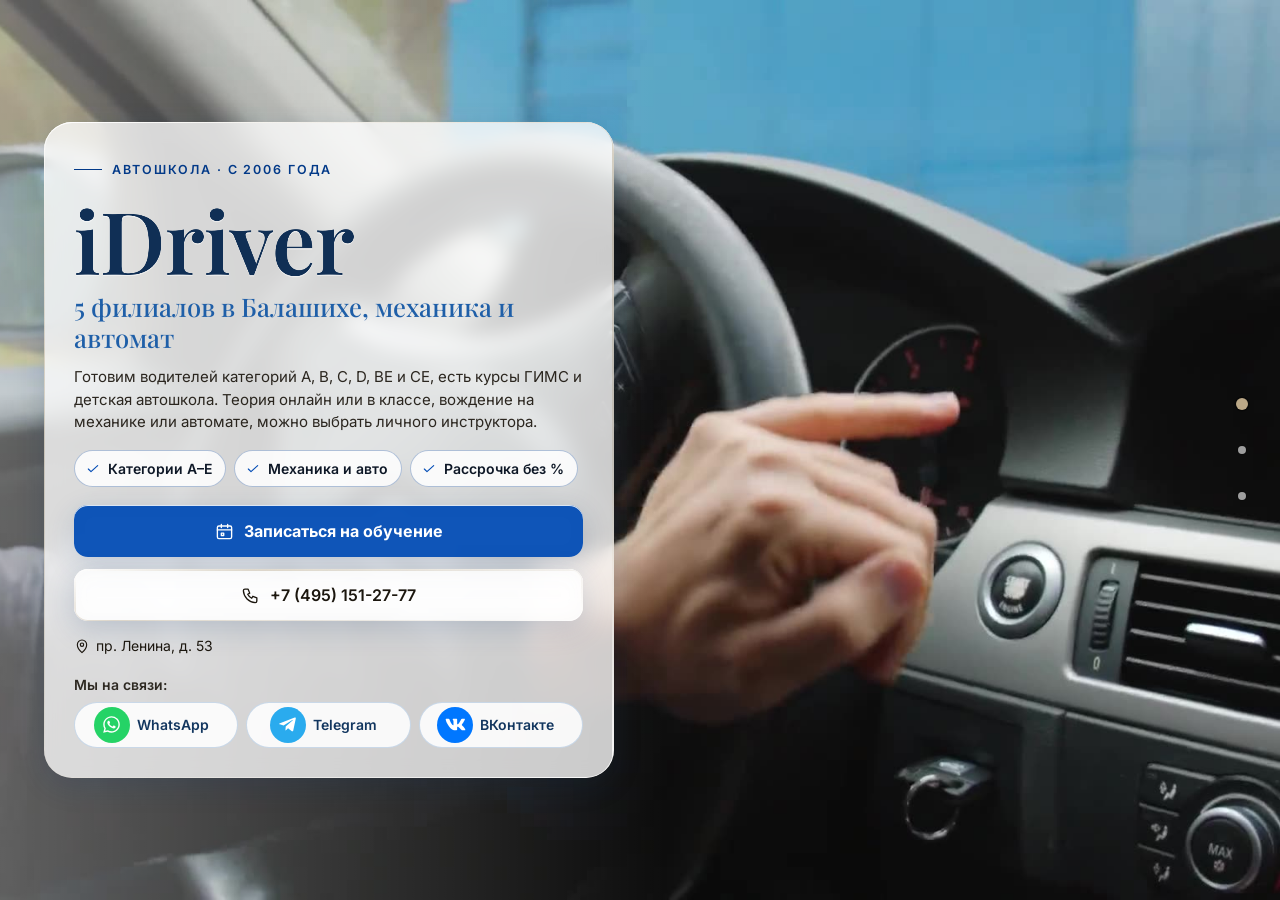
==== index.html @ 33759b4a "Автошкола: этап 1 — главная, цены, контакты" ====
<!DOCTYPE html>
<html lang="ru" data-theme="light">
<head>
<meta charset="utf-8">
<meta name="viewport" content="width=device-width, initial-scale=1, viewport-fit=cover">
<title>Автошкола iDriver в Балашихе — права категорий A, B, C, D, BE, CE</title>
<meta name="description" content="Автошкола iDriver в Балашихе и Железнодорожном: 5 филиалов, механика и автомат, теория онлайн или в классе, рассрочка без %. Телефон +7 (495) 151-27-77.">
<meta name="robots" content="noindex, nofollow, noarchive">
<meta name="geo.region" content="RU-SPE">
<meta name="geo.placename" content="Санкт-Петербург">
<meta name="geo.position" content="59.8944504;30.4585142">
<meta name="ICBM" content="59.8944504, 30.4585142">
<meta property="og:type" content="website">
<meta property="og:locale" content="ru_RU">
<meta property="og:site_name" content="Автошкола «iDriver»">
<meta property="og:title" content="Автошкола iDriver в Балашихе — права категорий A, B, C, D, BE, CE">
<meta property="og:description" content="Автошкола iDriver в Балашихе и Железнодорожном: 5 филиалов, механика и автомат, теория онлайн или в классе, рассрочка без %. Телефон +7 (495) 151-27-77.">
<meta name="twitter:card" content="summary_large_image">
<meta name="twitter:title" content="Автошкола iDriver в Балашихе — права категорий A, B, C, D, BE, CE">
<meta name="twitter:description" content="Автошкола iDriver в Балашихе и Железнодорожном: 5 филиалов, механика и автомат, теория онлайн или в классе, рассрочка без %. Телефон +7 (495) 151-27-77.">
<meta name="theme-color" content="#f0f6fe">
<link rel="icon" href="data:image/svg+xml,%3Csvg%20xmlns%3D%22http%3A//www.w3.org/2000/svg%22%20viewBox%3D%220%200%2064%2064%22%3E%3Crect%20width%3D%2264%22%20height%3D%2264%22%20rx%3D%2214%22%20fill%3D%22%231f5fa8%22/%3E%3Ccircle%20cx%3D%2232%22%20cy%3D%2232%22%20r%3D%2217%22%20fill%3D%22none%22%20stroke%3D%22%23fff%22%20stroke-width%3D%225%22/%3E%3Ccircle%20cx%3D%2232%22%20cy%3D%2232%22%20r%3D%225%22%20fill%3D%22%23ffc54d%22/%3E%3C/svg%3E">
<script>document.documentElement.classList.add('js');try{var _i=parseInt(localStorage.getItem('nb_fs2'),10),_f=[1,1.15,1.3,1.5][_i];if(_f)document.documentElement.style.setProperty('--fs',_f)}catch(e){}</script>
<style id="hero-timing">:root{--hero-d:1.2s}</style>
<link rel="preload" as="image" href="img/hero-poster.jpg" fetchpriority="high">
<!-- шрифты лежат внутри сайта: Google Fonts у российской аудитории режется -->
<style>
@font-face{font-family:'Inter';font-style:normal;font-weight:400;font-display:swap;src:url(assets/fonts/inter-400-cyrillic-ext.woff2) format('woff2');unicode-range:U+0460-052F, U+1C80-1C8A, U+20B4, U+2DE0-2DFF, U+A640-A69F, U+FE2E-FE2F}
@font-face{font-family:'Inter';font-style:normal;font-weight:400;font-display:swap;src:url(assets/fonts/inter-400-cyrillic.woff2) format('woff2');unicode-range:U+0301, U+0400-045F, U+0490-0491, U+04B0-04B1, U+2116}
@font-face{font-family:'Inter';font-style:normal;font-weight:400;font-display:swap;src:url(assets/fonts/inter-400-latin-ext.woff2) format('woff2');unicode-range:U+0100-02BA, U+02BD-02C5, U+02C7-02CC, U+02CE-02D7, U+02DD-02FF, U+0304, U+0308, U+0329, U+1D00-1DBF, U+1E00-1E9F, U+1EF2-1EFF, U+2020, U+20A0-20AB, U+20AD-20C0, U+2113, U+2C60-2C7F, U+A720-A7FF}
@font-face{font-family:'Inter';font-style:normal;font-weight:400;font-display:swap;src:url(assets/fonts/inter-400-latin.woff2) format('woff2');unicode-range:U+0000-00FF, U+0131, U+0152-0153, U+02BB-02BC, U+02C6, U+02DA, U+02DC, U+0304, U+0308, U+0329, U+2000-206F, U+20AC, U+2122, U+2191, U+2193, U+2212, U+2215, U+FEFF, U+FFFD}
@font-face{font-family:'Inter';font-style:normal;font-weight:500;font-display:swap;src:url(assets/fonts/inter-500-cyrillic-ext.woff2) format('woff2');unicode-range:U+0460-052F, U+1C80-1C8A, U+20B4, U+2DE0-2DFF, U+A640-A69F, U+FE2E-FE2F}
@font-face{font-family:'Inter';font-style:normal;font-weight:500;font-display:swap;src:url(assets/fonts/inter-500-cyrillic.woff2) format('woff2');unicode-range:U+0301, U+0400-045F, U+0490-0491, U+04B0-04B1, U+2116}
@font-face{font-family:'Inter';font-style:normal;font-weight:500;font-display:swap;src:url(assets/fonts/inter-500-latin-ext.woff2) format('woff2');unicode-range:U+0100-02BA, U+02BD-02C5, U+02C7-02CC, U+02CE-02D7, U+02DD-02FF, U+0304, U+0308, U+0329, U+1D00-1DBF, U+1E00-1E9F, U+1EF2-1EFF, U+2020, U+20A0-20AB, U+20AD-20C0, U+2113, U+2C60-2C7F, U+A720-A7FF}
@font-face{font-family:'Inter';font-style:normal;font-weight:500;font-display:swap;src:url(assets/fonts/inter-500-latin.woff2) format('woff2');unicode-range:U+0000-00FF, U+0131, U+0152-0153, U+02BB-02BC, U+02C6, U+02DA, U+02DC, U+0304, U+0308, U+0329, U+2000-206F, U+20AC, U+2122, U+2191, U+2193, U+2212, U+2215, U+FEFF, U+FFFD}
@font-face{font-family:'Inter';font-style:normal;font-weight:600;font-display:swap;src:url(assets/fonts/inter-600-cyrillic-ext.woff2) format('woff2');unicode-range:U+0460-052F, U+1C80-1C8A, U+20B4, U+2DE0-2DFF, U+A640-A69F, U+FE2E-FE2F}
@font-face{font-family:'Inter';font-style:normal;font-weight:600;font-display:swap;src:url(assets/fonts/inter-600-cyrillic.woff2) format('woff2');unicode-range:U+0301, U+0400-045F, U+0490-0491, U+04B0-04B1, U+2116}
@font-face{font-family:'Inter';font-style:normal;font-weight:600;font-display:swap;src:url(assets/fonts/inter-600-latin-ext.woff2) format('woff2');unicode-range:U+0100-02BA, U+02BD-02C5, U+02C7-02CC, U+02CE-02D7, U+02DD-02FF, U+0304, U+0308, U+0329, U+1D00-1DBF, U+1E00-1E9F, U+1EF2-1EFF, U+2020, U+20A0-20AB, U+20AD-20C0, U+2113, U+2C60-2C7F, U+A720-A7FF}
@font-face{font-family:'Inter';font-style:normal;font-weight:600;font-display:swap;src:url(assets/fonts/inter-600-latin.woff2) format('woff2');unicode-range:U+0000-00FF, U+0131, U+0152-0153, U+02BB-02BC, U+02C6, U+02DA, U+02DC, U+0304, U+0308, U+0329, U+2000-206F, U+20AC, U+2122, U+2191, U+2193, U+2212, U+2215, U+FEFF, U+FFFD}
@font-face{font-family:'Inter';font-style:normal;font-weight:700;font-display:swap;src:url(assets/fonts/inter-700-cyrillic-ext.woff2) format('woff2');unicode-range:U+0460-052F, U+1C80-1C8A, U+20B4, U+2DE0-2DFF, U+A640-A69F, U+FE2E-FE2F}
@font-face{font-family:'Inter';font-style:normal;font-weight:700;font-display:swap;src:url(assets/fonts/inter-700-cyrillic.woff2) format('woff2');unicode-range:U+0301, U+0400-045F, U+0490-0491, U+04B0-04B1, U+2116}
@font-face{font-family:'Inter';font-style:normal;font-weight:700;font-display:swap;src:url(assets/fonts/inter-700-latin-ext.woff2) format('woff2');unicode-range:U+0100-02BA, U+02BD-02C5, U+02C7-02CC, U+02CE-02D7, U+02DD-02FF, U+0304, U+0308, U+0329, U+1D00-1DBF, U+1E00-1E9F, U+1EF2-1EFF, U+2020, U+20A0-20AB, U+20AD-20C0, U+2113, U+2C60-2C7F, U+A720-A7FF}
@font-face{font-family:'Inter';font-style:normal;font-weight:700;font-display:swap;src:url(assets/fonts/inter-700-latin.woff2) format('woff2');unicode-range:U+0000-00FF, U+0131, U+0152-0153, U+02BB-02BC, U+02C6, U+02DA, U+02DC, U+0304, U+0308, U+0329, U+2000-206F, U+20AC, U+2122, U+2191, U+2193, U+2212, U+2215, U+FEFF, U+FFFD}
@font-face{font-family:'Playfair Display';font-style:normal;font-weight:500;font-display:swap;src:url(assets/fonts/playfair-display-500-cyrillic.woff2) format('woff2');unicode-range:U+0301, U+0400-045F, U+0490-0491, U+04B0-04B1, U+2116}
@font-face{font-family:'Playfair Display';font-style:normal;font-weight:500;font-display:swap;src:url(assets/fonts/playfair-display-500-latin-ext.woff2) format('woff2');unicode-range:U+0100-02BA, U+02BD-02C5, U+02C7-02CC, U+02CE-02D7, U+02DD-02FF, U+0304, U+0308, U+0329, U+1D00-1DBF, U+1E00-1E9F, U+1EF2-1EFF, U+2020, U+20A0-20AB, U+20AD-20C0, U+2113, U+2C60-2C7F, U+A720-A7FF}
@font-face{font-family:'Playfair Display';font-style:normal;font-weight:500;font-display:swap;src:url(assets/fonts/playfair-display-500-latin.woff2) format('woff2');unicode-range:U+0000-00FF, U+0131, U+0152-0153, U+02BB-02BC, U+02C6, U+02DA, U+02DC, U+0304, U+0308, U+0329, U+2000-206F, U+20AC, U+2122, U+2191, U+2193, U+2212, U+2215, U+FEFF, U+FFFD}
@font-face{font-family:'Playfair Display';font-style:normal;font-weight:600;font-display:swap;src:url(assets/fonts/playfair-display-600-cyrillic.woff2) format('woff2');unicode-range:U+0301, U+0400-045F, U+0490-0491, U+04B0-04B1, U+2116}
@font-face{font-family:'Playfair Display';font-style:normal;font-weight:600;font-display:swap;src:url(assets/fonts/playfair-display-600-latin-ext.woff2) format('woff2');unicode-range:U+0100-02BA, U+02BD-02C5, U+02C7-02CC, U+02CE-02D7, U+02DD-02FF, U+0304, U+0308, U+0329, U+1D00-1DBF, U+1E00-1E9F, U+1EF2-1EFF, U+2020, U+20A0-20AB, U+20AD-20C0, U+2113, U+2C60-2C7F, U+A720-A7FF}
@font-face{font-family:'Playfair Display';font-style:normal;font-weight:600;font-display:swap;src:url(assets/fonts/playfair-display-600-latin.woff2) format('woff2');unicode-range:U+0000-00FF, U+0131, U+0152-0153, U+02BB-02BC, U+02C6, U+02DA, U+02DC, U+0304, U+0308, U+0329, U+2000-206F, U+20AC, U+2122, U+2191, U+2193, U+2212, U+2215, U+FEFF, U+FFFD}
/* ===== Notary site — generator stylesheet (light warm base, dark theme by toggle) ===== */
:root{
  --p100:#665230; --p90:#97825e; --p80:#bba887; --p70:#c2b9a9; --p50:#dad5ce; --p40:#e0dedb;
  --p30:#eeece9; --p20:#f1f1f0; --p10:#f8f8f8; --n100:#0e0f11; --n90:#3c404b; --n10:#fff;

  --bg:var(--p10); --bg2:var(--p20); --bg3:var(--p30); --card:var(--n10); --text:var(--n100); --muted:var(--n90);
  --line:var(--p50); --line2:var(--p40); --accent:var(--p90); --accent-d:var(--p100); --accent-l:var(--p80); --accent-soft:var(--p30);
  --on-accent:#fff; --shadow:0 1px 10px rgba(51,51,51,.10); --shadow-lg:0 12px 40px rgba(30,24,10,.14);
  --hero-ov1:rgba(14,15,17,.72); --hero-ov2:rgba(14,15,17,.30); --sec-ov:rgba(248,248,248,.72);
  --ok:#2e8b57; --bad:#b4453b;
  /* те же цвета составляющими: rgba() понимают все браузеры, color-mix() — нет */
  --bg-rgb:248,248,248; --card-rgb:255,255,255; --accent-rgb:151,130,94; --ok-rgb:46,139,87;

  --zc:var(--fs); --fs:1; --vwu:calc(1vw / var(--fs)); --vhu:calc(1vh / var(--fs));   /* масштаб текста (А−/А+) и «честные» vw/vh под ним */
  --hdr-h:68px; --bar-h:70px; --vh:calc(100*var(--vhu)); --gap:24px; --radius:14px; --radius-s:10px;
  --font:"Inter",Tahoma,Arial,sans-serif; --serif:"Playfair Display",Georgia,"Times New Roman",serif;
  --ease:cubic-bezier(.65,.05,.36,1); --speed:520ms;
}
html[data-theme="dark"]{
  --bg:#17150f; --bg2:#1d1a13; --bg3:#252117; --card:#221e15; --text:#f1ebdf; --muted:#b9ae98;
  --line:#3a3325; --line2:#2f2a1e; --accent:#c9b17f; --accent-d:#e0cf9f; --accent-l:#8d7b58; --accent-soft:#2a251a;
  --on-accent:#17150f; --shadow:0 1px 12px rgba(0,0,0,.45); --shadow-lg:0 14px 40px rgba(0,0,0,.55);
  --hero-ov1:rgba(10,9,6,.80); --hero-ov2:rgba(10,9,6,.40); --sec-ov:rgba(16,15,12,.76);
  --bg-rgb:23,21,15; --card-rgb:34,30,21; --accent-rgb:201,177,127;
}

*,*::before,*::after{box-sizing:border-box}
/* А−/А+: весь сайт — шапка, плашки, меню, формы, окна — растёт пропорционально, как при увеличении масштаба в браузере */
html{-webkit-text-size-adjust:100%;scroll-behavior:auto;zoom:var(--fs,1)}
html,body{height:100%;margin:0;overflow:hidden;background:var(--bg);color:var(--text);
  font-family:var(--font);font-size:16px;line-height:1.55;-webkit-font-smoothing:antialiased}
body{overscroll-behavior:none;position:relative}
a{color:inherit;text-decoration:none}
img{display:block;max-width:100%}
button{font:inherit;color:inherit;background:none;border:0;padding:0;cursor:pointer}
input,select,textarea{font:inherit;color:inherit}
h1,h2,h3,h4,p{margin:0}
ul{margin:0;padding:0;list-style:none}
svg{display:block}
.ico{width:22px;height:22px;stroke:currentColor;fill:none;stroke-width:1.7;stroke-linecap:round;stroke-linejoin:round;flex:none}
.vh{position:absolute!important;width:1px;height:1px;overflow:hidden;clip:rect(0 0 0 0);white-space:nowrap}

/* ---------- typography helpers ---------- */
.kicker{display:inline-flex;align-items:center;gap:10px;font-size:13px;font-weight:600;letter-spacing:.14em;text-transform:uppercase;color:var(--accent)}
.kicker::before{content:"";width:28px;height:1px;background:var(--accent)}
.h2{font-size:clamp(26px,calc(3.2*var(--vwu,1vw)),40px);font-weight:600;letter-spacing:-.02em;line-height:1.12;margin-top:10px}
.lead{color:var(--muted);font-size:17px;max-width:640px;margin-top:12px}
.sec-head{margin-bottom:28px}
#contacts .sec-head{margin-bottom:18px}

/* ---------- buttons ---------- */
.btn{display:inline-flex;align-items:center;justify-content:center;gap:10px;min-height:48px;padding:0 22px;border-radius:999px;
  font-weight:600;font-size:15px;line-height:1;border:1.5px solid transparent;transition:background .25s,color .25s,border-color .25s,transform .2s,box-shadow .25s;white-space:nowrap}
.btn:active{transform:translateY(1px)}
.btn-primary{background:var(--accent-d);color:var(--on-accent);border-color:var(--accent-d)}
.btn-primary:hover{background:var(--accent);border-color:var(--accent);color:#fff}
html[data-theme="dark"] .btn-primary:hover{color:#17150f}
.btn-ghost{border-color:var(--line);color:var(--text);background:var(--card)}
.btn-ghost:hover{border-color:var(--accent);color:var(--accent-d)}
.btn-light{background:rgba(255,255,255,.14);color:#fff;border-color:rgba(255,255,255,.55);backdrop-filter:blur(6px)}
.btn-light:hover{background:#fff;color:var(--n100)}
.btn-white{background:#fff;color:var(--n100);border-color:#fff}
.btn-white:hover{background:var(--p30);border-color:var(--p30)}
.btn .ico{width:18px;height:18px}
.btn-sm{min-height:44px;padding:0 16px;font-size:14px}

/* ---------- header ---------- */
.hdr{position:fixed;top:0;left:0;right:0;height:var(--hdr-h);z-index:200;display:flex;align-items:center;
  zoom:calc(1 / var(--zc,1)); --vwu:1vw; --vhu:1vh;   /* А−/А+ шапку не трогают: она всегда как при 100 % (страница в zoom, шапка — встречный zoom) */
  background:rgba(var(--bg-rgb),.88);backdrop-filter:blur(12px);-webkit-backdrop-filter:blur(12px);
  border-bottom:1px solid var(--line2);transition:background .3s}
.hdr-in{width:100%;max-width:1280px;margin:0 auto;padding:0 28px;display:flex;align-items:center;gap:24px}
.brand{display:flex;align-items:center;gap:12px;min-width:0;min-height:44px}
.mono-img{object-fit:contain;background:#fff;padding:2px;box-sizing:border-box}
.mono{width:42px;height:42px;border-radius:12px;background:var(--accent-d);color:var(--on-accent);display:grid;place-items:center;
  font-family:var(--serif);font-size:20px;font-weight:600;flex:none;letter-spacing:.02em}
.brand-t{display:flex;flex-direction:column;line-height:1.15;min-width:0}
.brand-n{font-weight:600;font-size:15px;white-space:nowrap;overflow:hidden;text-overflow:ellipsis}
.brand-s{font-size:13px;color:var(--muted);white-space:nowrap;overflow:hidden;text-overflow:ellipsis}
.nav{display:flex;align-items:center;gap:4px;margin-left:auto}
.nav > li{position:relative}
.nav-a{display:inline-flex;align-items:center;gap:6px;min-height:44px;padding:10px 12px;border-radius:8px;font-size:14px;font-weight:500;color:var(--text);opacity:.8;transition:opacity .2s,background .2s}
.nav-a:hover,.nav-a.cur,.nav > li.open > .nav-a{opacity:1;background:var(--bg3)}
.nav-a .chev{width:14px;height:14px;transition:transform .25s}
.nav > li.open > .nav-a .chev{transform:rotate(180deg)}
.hdr-tools{display:flex;align-items:center;gap:6px;margin-left:8px}
.tool{width:44px;height:44px;border-radius:10px;display:grid;place-items:center;color:var(--text);opacity:.8;transition:background .2s,opacity .2s}
.tool:hover{background:var(--bg3);opacity:1}
.tool .ico{width:20px;height:20px}
.tool-lang{width:auto;padding:0 10px;gap:6px;font-size:13px;font-weight:600;letter-spacing:.04em;display:flex;align-items:center}
.lang-wrap{position:relative}
.lang-dd{position:absolute;right:0;top:calc(100% + 8px);background:var(--card);border:1px solid var(--line);border-radius:12px;box-shadow:var(--shadow-lg);
  padding:6px;min-width:190px;display:none;z-index:210}
.lang-wrap.open .lang-dd{display:block}
.lang-dd button,.lang-dd a{display:flex;width:100%;align-items:center;gap:10px;min-height:44px;padding:9px 12px;border-radius:8px;font-size:14px;text-align:left}
.lang-dd button:hover,.lang-dd a:hover{background:var(--bg3)}
.lang-dd button.cur,.lang-dd a.cur{color:var(--accent-d);font-weight:600}
.lang-dd b{font-size:13px;letter-spacing:.08em;width:26px;color:var(--muted)}
.hdr-book{margin-left:4px}
.burger{display:none}
.moon,.sun{display:none}
html[data-theme="dark"] .sun{display:block}
html:not([data-theme="dark"]) .moon{display:block}

/* mega menu */
.mega{position:absolute;left:50%;top:calc(100% + 10px);transform:translateX(-50%);width:min(980px,calc(calc(100*var(--vwu,1vw)) - 40px));
  background:var(--card);border:1px solid var(--line);border-radius:16px;box-shadow:var(--shadow-lg);padding:20px;display:none;z-index:210}
.nav > li.open > .mega{display:block}
.mega-head{display:flex;justify-content:space-between;align-items:baseline;gap:16px;padding:0 6px 14px;border-bottom:1px solid var(--line2);margin-bottom:12px}
.mega-head b{font-size:14px}
.mega-head span{font-size:13px;color:var(--muted)}
.mega-grid{display:grid;grid-template-columns:repeat(2,1fr);gap:4px}
.mega-it{display:flex;gap:12px;align-items:flex-start;padding:10px 12px;border-radius:10px;text-align:left;width:100%;transition:background .2s}
.mega-it:hover{background:var(--bg3)}
.mega-it .cic{width:38px;height:38px;border-radius:10px;background:var(--accent-soft);color:var(--accent-d);display:grid;place-items:center;flex:none}
.mega-it .cic .ico{width:20px;height:20px}
.mega-it b{display:block;font-size:14px;font-weight:600}
.mega-it small{display:block;font-size:13px;color:var(--muted);line-height:1.35;margin-top:2px}
.mega-it em{font-style:normal;font-size:13px;color:var(--accent);margin-top:3px;display:block}

/* mobile menu */
.mmenu{position:fixed;top:calc(var(--hdr-h) / var(--zc,1));left:0;right:0;bottom:var(--bar-h);z-index:190;background:var(--bg);overflow-y:auto;padding:14px 18px 30px;display:none}
.mmenu.open{display:block}
.mmenu a,.mmenu .macc > button{display:flex;align-items:center;justify-content:space-between;width:100%;padding:14px 6px;border-bottom:1px solid var(--line2);font-size:17px;font-weight:500;text-align:left}
.mmenu .macc > button .chev{width:18px;height:18px;transition:transform .25s}
.mmenu .macc.open > button .chev{transform:rotate(180deg)}
.mmenu .macc-list{display:none;padding:4px 0 8px}
.mmenu .macc.open .macc-list{display:block}
.mmenu .macc-list button{display:flex;align-items:center;gap:12px;width:100%;padding:11px 8px;border-radius:10px;text-align:left;font-size:15px}
.mmenu .macc-list button:hover{background:var(--bg3)}
.mmenu .macc-list .cic{width:32px;height:32px;border-radius:8px;background:var(--accent-soft);color:var(--accent-d);display:grid;place-items:center;flex:none}
.mmenu .macc-list .cic .ico{width:17px;height:17px}
.mmenu-foot{display:flex;flex-wrap:wrap;gap:8px;margin-top:18px}
.mmenu-foot .btn{flex:1}

/* ---------- full-page scroller ---------- */
.fp{position:relative;width:100%;height:var(--vh);overflow:hidden}
.fp-track{will-change:transform;transition:transform var(--speed) var(--ease)}
.fp-track.no-anim{transition:none}
.sec{position:relative;height:var(--vh);width:100%;overflow:hidden}
.sec-scroll{height:100%;overflow-y:auto;overflow-x:hidden;display:flex;flex-direction:column;
  padding:calc(var(--hdr-h) / var(--zc,1) + 20px) 28px calc(var(--bar-h) + 96px);-webkit-overflow-scrolling:touch;scrollbar-width:thin;scrollbar-color:var(--line) transparent}
.wrap{margin:auto;width:100%;max-width:1180px}
.sec-alt{background:var(--bg2)}

/* reveal animation */
.rv{opacity:0;transform:translateY(18px);transition:opacity .7s ease,transform .7s ease;transition-delay:calc(var(--i,0) * 90ms)}
.sec.active .rv{opacity:1;transform:none}

/* side dots */
.dots{position:fixed;right:16px;top:50%;transform:translateY(-50%);z-index:150;display:flex;flex-direction:column;gap:2px}
.dots button{position:relative;width:44px;height:44px;display:grid;place-items:center}
.dots button::after{content:"";width:8px;height:8px;border-radius:50%;background:var(--muted);opacity:.45;transition:transform .25s,opacity .25s,background .25s}
.dots button:hover::after{opacity:.9}
.dots button.cur::after{background:var(--accent);opacity:1;transform:scale(1.5)}
.dots button span{position:absolute;right:32px;top:50%;transform:translateY(-50%) translateX(6px);background:var(--n100);color:#fff;font-size:13px;
  padding:5px 10px;border-radius:6px;white-space:nowrap;opacity:0;pointer-events:none;transition:opacity .2s,transform .2s}
.dots button:hover span{opacity:1;transform:translateY(-50%)}
.sec-hero ~ .dots{color:#fff}
body[data-sec="0"] .dots button::after{background:#fff}
body[data-sec="0"] .dots button.cur::after{background:var(--p80)}

.sec:not(.sec-hero) .sec-scroll{position:relative;z-index:1}

.status{display:inline-flex;align-items:center;gap:8px;padding:8px 14px 8px 10px;border-radius:999px;background:rgba(255,255,255,.12);border:1px solid rgba(255,255,255,.28);font-size:13px;backdrop-filter:blur(6px)}
.status i{width:9px;height:9px;border-radius:50%;background:#7bd389;box-shadow:0 0 0 3px rgba(123,211,137,.28)}
.status.closed i{background:#f08a7e;box-shadow:0 0 0 3px rgba(240,138,126,.28)}
.status.soon i{background:#f0c674;box-shadow:0 0 0 3px rgba(240,198,116,.28)}
.status span{opacity:.85}
.addr-link{display:inline-flex;align-items:center;gap:6px;border-bottom:1px solid currentColor;padding:13px 0 14px;margin:-13px 0 -14px;transition:color .2s}
.addr-link:hover{color:var(--accent)}
.addr-link .ico{width:16px;height:16px}

/* ---------- services ---------- */
.svc-grid{display:grid;grid-template-columns:repeat(5,1fr);gap:14px}
.svc{display:flex;flex-direction:column;align-items:flex-start;gap:10px;padding:18px 16px 16px;border-radius:var(--radius);background:var(--card);border:1px solid var(--line2);
  text-align:left;min-height:170px;transition:transform .25s,box-shadow .25s,border-color .25s;position:relative}
.svc:hover{transform:translateY(-3px);box-shadow:var(--shadow-lg);border-color:var(--accent-l)}
.svc .cic{width:44px;height:44px;border-radius:12px;background:var(--accent-soft);color:var(--accent-d);display:grid;place-items:center}
.svc b{font-size:15px;font-weight:600;line-height:1.3}
.svc small{font-size:13px;color:var(--muted);line-height:1.35}
.svc em{font-style:normal;font-size:13px;color:var(--accent);margin-top:auto;padding-top:6px;display:inline-flex;align-items:center;gap:4px}
.svc em .ico{width:12px;height:12px}

/* ---------- about ---------- */
.about{display:grid;grid-template-columns:1.15fr .85fr;gap:48px;align-items:start}
.about-txt p{color:var(--muted);margin-top:14px;font-size:16px}
.about-txt p:first-of-type{color:var(--text)}
.quote{margin-top:22px;padding:16px 20px;border-left:3px solid var(--accent);background:var(--card);border-radius:0 12px 12px 0;font-family:var(--serif);font-size:18px;line-height:1.45;color:var(--text)}
.creds{display:grid;gap:10px}
.cred{display:flex;gap:14px;align-items:center;padding:14px 16px;border-radius:12px;background:var(--card);border:1px solid var(--line2)}
.cred .cic{width:40px;height:40px;border-radius:10px;background:var(--accent-soft);color:var(--accent-d);display:grid;place-items:center;flex:none}
.cred .cic .ico{width:20px;height:20px}
.cred small{display:block;font-size:13px;color:var(--muted);text-transform:uppercase;letter-spacing:.06em}
.cred b{display:block;font-size:15px;font-weight:600;line-height:1.3}
.chips{display:flex;flex-wrap:wrap;gap:8px;margin-top:16px}
.chips li{padding:8px 14px;border-radius:999px;border:1px solid var(--accent-l);color:var(--accent-d);font-size:13.5px;font-weight:500;background:var(--card)}
.strong-lbl{margin-top:22px;font-size:13px;text-transform:uppercase;letter-spacing:.1em;color:var(--muted)}

/* ---------- how ---------- */
.steps{display:grid;grid-template-columns:repeat(5,1fr);gap:16px;position:relative;margin-top:14px}
.steps::before{content:"";position:absolute;left:8%;right:8%;top:30px;height:1px;background:var(--line)}
.step{position:relative;padding:0 8px}
.step-n{width:60px;height:60px;border-radius:50%;background:var(--card);border:1.5px solid var(--accent-l);color:var(--accent-d);display:grid;place-items:center;
  font-family:var(--serif);font-size:24px;font-weight:600;position:relative;z-index:1;transition:background .4s,color .4s}
.sec.active .step-n{animation:pop .6s var(--ease) both;animation-delay:calc(var(--i) * 140ms + 150ms)}
@keyframes pop{0%{transform:scale(.6);opacity:0}60%{transform:scale(1.08);opacity:1}100%{transform:scale(1)}}
.step b{display:block;margin-top:16px;font-size:17px;font-weight:600}
.step p{color:var(--muted);font-size:14.5px;margin-top:6px}

/* ---------- reviews ---------- */
.reviews{display:grid;grid-template-columns:300px 1fr;gap:28px;align-items:start}
.rsum{background:var(--card);border:1px solid var(--line2);border-radius:var(--radius);padding:26px 24px;text-align:center}
.rsum .big{font-family:var(--serif);font-size:64px;line-height:1;font-weight:500;color:var(--accent-d)}
.stars{display:inline-flex;gap:3px;--fill:100%}
.stars svg{width:20px;height:20px}
.stars .st{fill:var(--line);stroke:none}
.stars .st.on{fill:#e7b73b}
.stars .st.half{fill:url(#halfgrad)}
.rsum .stars{margin-top:8px}
.rsum p{color:var(--muted);font-size:13.5px;margin-top:10px;line-height:1.4}
.rsum .btn{margin-top:16px;width:100%}
.rsum .gis{display:block;margin:10px 0 -14px;padding:14px 0;font-size:13px;color:var(--accent-d);text-decoration:underline;text-underline-offset:3px}
.rgrid{display:grid;grid-template-columns:repeat(2,1fr);gap:14px}
.rev{background:var(--card);border:1px solid var(--line2);border-radius:var(--radius);padding:20px;display:flex;flex-direction:column;gap:10px}
.rev .stars svg{width:15px;height:15px}
.rev p{font-size:14.5px;line-height:1.5;flex:1}
.rev p::before{content:"“";font-family:var(--serif);color:var(--accent);font-size:22px;line-height:0;margin-right:4px;vertical-align:-6px}
.rev-meta{display:flex;flex-wrap:wrap;justify-content:space-between;gap:4px 10px;align-items:baseline;font-size:13px;color:var(--muted)}
.rev-meta b{color:var(--text);font-weight:600}
.rev-src{display:inline-flex;align-items:center;gap:5px;white-space:nowrap;margin-left:auto}
.rev-src i{width:6px;height:6px;border-radius:50%;background:var(--accent)}
.rev-sample{color:var(--muted);font-style:italic;opacity:.85}
.rev-real{color:var(--accent-d);font-weight:600}
.rev-real i{background:var(--ok)}
.rev-is-real{border-color:var(--accent-l)}
.demo-note{margin-top:14px;max-width:760px;font-size:13.5px;line-height:1.45;color:var(--muted);background:var(--accent-soft);
  border-left:3px solid var(--accent);border-radius:0 8px 8px 0;padding:8px 12px}
.rnote{margin-top:14px;font-size:13px;color:var(--muted)}

/* ---------- faq ---------- */
.faq{display:grid;grid-template-columns:1fr 1fr;gap:0 32px;align-items:start}
.faq-col{display:flex;flex-direction:column}
.fq{border-bottom:1px solid var(--line)}
.fq > button{display:flex;width:100%;align-items:center;justify-content:space-between;gap:16px;min-height:44px;padding:16px 4px;text-align:left;font-weight:600;font-size:15.5px;line-height:1.35}
.fq > button .pl{width:26px;height:26px;border-radius:50%;border:1px solid var(--line);display:grid;place-items:center;flex:none;color:var(--accent-d);transition:transform .3s,background .3s}
.fq > button .pl .ico{width:14px;height:14px}
.fq.open > button .pl{transform:rotate(45deg);background:var(--accent-soft)}
.fq-a{display:grid;grid-template-rows:0fr;transition:grid-template-rows .35s var(--ease)}
.fq.open .fq-a{grid-template-rows:1fr}
.fq-a > div{overflow:hidden}
.fq-a p{color:var(--muted);font-size:14.5px;padding:0 4px 16px;line-height:1.55}
.fq-a .faq-note{font-size:13px;color:var(--accent-d);padding-bottom:6px}
.fq-a .faq-note:empty{display:none}

/* ---------- contacts ---------- */
.contacts{display:grid;grid-template-columns:1fr 1.05fr 1fr;gap:18px;align-items:stretch}
.contacts .cbox{padding:16px 18px}
.cbox{background:var(--card);border:1px solid var(--line2);border-radius:var(--radius);padding:20px}
.cl{display:grid;gap:12px}
.cl li{display:flex;gap:12px;align-items:flex-start}
.cl .cic{width:36px;height:36px;border-radius:10px;background:var(--accent-soft);color:var(--accent-d);display:grid;place-items:center;flex:none}
.cl .cic .ico{width:18px;height:18px}
.cl small{display:block;font-size:13px;color:var(--muted);text-transform:uppercase;letter-spacing:.06em}
.cl b{display:block;font-weight:500;font-size:15px;line-height:1.4}
.cl a.tel,.cl a.mail{display:block;padding:14px 0;margin:-14px 0}
.cl a.tel:hover,.cl a.mail:hover{color:var(--accent-d)}
.hours-link{display:inline-block;font-size:13px;color:var(--accent-d);text-decoration:underline;text-underline-offset:3px;padding:14px 0;margin:-14px 0}
.cl .msgs{display:flex;gap:8px;margin-top:4px;flex-wrap:wrap}
.cl .msgs a{display:inline-flex;align-items:center;gap:6px;padding:6px 10px;border-radius:8px;border:1px solid var(--line);font-size:13px;min-height:44px}
.cl .msgs a .ico{width:16px;height:16px}
.mapbox{display:flex;flex-direction:column;gap:12px;padding:12px}
.map{flex:1;min-height:280px;border-radius:10px;overflow:hidden;border:1px solid var(--line);background:var(--bg3);position:relative}
.map iframe{width:100%;height:100%;border:0;position:absolute;inset:0}
.map-actions{display:flex;gap:8px;flex-wrap:wrap}
.map-actions .btn{flex:1;min-height:44px;font-size:14px;padding:0 12px}

/* form */
.form h3{font-size:19px;font-weight:600}
.form .fdesc{color:var(--muted);font-size:13.5px;margin-top:6px}
.fg{display:grid;gap:8px;margin-top:12px}
.f2{display:grid;grid-template-columns:1fr 1fr;gap:10px}
.fld{display:flex;flex-direction:column;gap:4px}
.fld label{font-size:13px;color:var(--muted);font-weight:500}
.fld input,.fld select,.fld textarea{width:100%;background:var(--bg);border:1px solid var(--line);border-radius:10px;padding:8px 12px;font-size:14px;transition:border-color .2s,box-shadow .2s;min-height:44px}
.fld textarea{min-height:48px;resize:vertical}
.fld input:focus,.fld select:focus,.fld textarea:focus{outline:0;border-color:var(--accent);box-shadow:0 0 0 3px rgba(var(--accent-rgb),.22)}
.fld.err input,.fld.err select{border-color:var(--bad)}
.ferr{font-size:13px;color:var(--bad);display:none}
.fld.err .ferr{display:block}
.fnote{font-size:13px;color:var(--muted);margin-top:8px;line-height:1.4}
.fok{display:none;margin-top:10px;padding:10px 12px;border-radius:10px;background:rgba(var(--ok-rgb),.12);color:var(--ok);font-size:13.5px}
.fok.show{display:block}

.foot{margin-top:18px;padding-top:12px;padding-left:250px;flex-wrap:nowrap;align-items:flex-start;border-top:1px solid var(--line2);display:flex;justify-content:space-between;gap:16px;flex-wrap:wrap;font-size:13px;color:var(--muted)}
.foot p{max-width:none}
.foot .fl{white-space:nowrap;flex:none}
.foot .fl a{margin-left:14px;padding:14px 0;margin-top:-14px;margin-bottom:-14px;display:inline-block;min-width:44px;text-align:center;text-decoration:underline;text-underline-offset:3px}

/* ---------- bottom bar ---------- */
.bar{position:fixed;inset:auto 0 0;z-index:300;background:var(--card);box-shadow:0 -1px 10px rgba(51,51,51,.1);border-top:1px solid var(--line2);
  padding:6px 0;padding-bottom:calc(6px + env(safe-area-inset-bottom,0px))}
.bar-in{display:flex;justify-content:space-around;align-items:center;max-width:1080px;margin:0 auto}
.bi{display:flex;flex-direction:column;align-items:center;gap:5px;padding:8px 24px;border-radius:10px;font-size:13.5px;line-height:1;color:var(--text);opacity:.65;
  transition:opacity .3s,background .3s,color .3s;flex:1;max-width:190px;min-width:0}
.bi span{white-space:nowrap;max-width:100%;overflow:hidden;text-overflow:ellipsis}
.bi .ico{width:24px;height:24px}
.bi:hover{opacity:1;background:var(--bg3)}
.bi.cur{opacity:1;color:var(--accent-d)}


/* ---------- modals ---------- */
.modal{position:fixed;inset:0;z-index:400;background:rgba(14,15,17,.62);display:none;align-items:center;justify-content:center;padding:20px}
.modal.open{display:flex}
.mbox{background:var(--card);color:var(--text);border-radius:18px;width:100%;max-width:560px;max-height:min(calc(86*var(--vhu,1vh)),860px);overflow:auto;padding:26px 26px 22px;position:relative;box-shadow:var(--shadow-lg);
  animation:mup .3s var(--ease)}
@keyframes mup{from{opacity:0;transform:translateY(16px) scale(.98)}to{opacity:1;transform:none}}
.mbox-lg{max-width:760px}
.mclose{position:absolute;top:12px;right:12px;width:44px;height:44px;border-radius:50%;display:grid;place-items:center;color:var(--muted)}
.mclose:hover{background:var(--bg3);color:var(--text)}
.mbox h3{font-size:22px;font-weight:600;padding-right:36px}
.mbox .msub{color:var(--muted);font-size:14px;margin-top:4px}
.hours-t{width:100%;border-collapse:collapse;margin-top:16px;font-size:15px}
.hours-t td{padding:9px 6px;border-bottom:1px solid var(--line2)}
.hours-t td:last-child{text-align:right;font-weight:500;white-space:nowrap}
.hours-t tr.today td{color:var(--accent-d);font-weight:600}
.hours-t tr.today td:first-child::after{content:" · " attr(data-today);font-weight:400;font-size:13px;color:var(--muted)}
.hours-t tr.off td:last-child{color:var(--muted);font-weight:400}
.mnote{margin-top:14px;padding:12px 14px;border-radius:10px;background:var(--bg2);font-size:13.5px;color:var(--muted)}
.mnote b{display:block;color:var(--text);margin-bottom:3px;font-size:13px}
.mcontacts{display:flex;flex-wrap:wrap;gap:8px;margin-top:14px}
.mcontacts a{display:inline-flex;align-items:center;gap:7px;min-height:44px;padding:9px 13px;border-radius:10px;border:1px solid var(--line);font-size:13.5px}
.mcontacts a .ico{width:16px;height:16px}
.mcontacts a:hover{border-color:var(--accent)}
/* способы записи: позвонить, написать на почту, заказать обратный звонок */
.bk-opts{display:grid;gap:10px;margin-top:14px}
.bk-opt{display:flex;align-items:center;gap:14px;min-height:60px;padding:10px 16px;border-radius:14px;border:1px solid var(--line);background:var(--bg3);color:var(--text);font-size:16px;font-weight:600;text-align:left;text-decoration:none;transition:border-color .2s,background .2s}
.bk-opt:hover{border-color:var(--accent);background:var(--accent-soft)}
.bk-opt .ico{width:24px;height:24px;color:var(--accent-d);flex:none}
.bk-opt small{display:block;font-weight:400;font-size:13px;color:var(--muted);margin-top:1px}
.mbox-book{max-width:440px}
/* оплата значками, подпись у общего телефона */
.pay-pills{display:flex;flex-wrap:wrap;gap:6px;margin-top:5px}
.pay-pill{display:inline-flex;align-items:center;gap:6px;padding:4px 11px 4px 9px;border-radius:999px;border:1px solid var(--line);background:var(--bg3);font-size:13px;font-weight:600;line-height:1.3;white-space:nowrap}
.pay-pill .ico{width:15px;height:15px;color:var(--accent-d)}
.pay-pill.pay-logo{background:#fff;border-color:rgba(0,0,0,.12);padding:3px 11px;min-height:28px}
.pay-pill.pay-logo img{display:block;height:17px;width:auto}
.pay-pill.pay-logo img[src$="sbp.svg"]{height:20px}

.brand-t{display:flex;flex-direction:column;justify-content:center;gap:2px;line-height:1.1;min-width:0}
.brand-s{display:block;font-size:10.5px;font-weight:600;letter-spacing:.16em;text-transform:uppercase;color:var(--muted);white-space:nowrap;overflow:visible;text-overflow:clip}
.brand-n{font-size:16px;font-weight:600;white-space:nowrap;overflow:visible;text-overflow:clip}
.nav-a{white-space:nowrap}
#navServices{position:static}
.mega{max-height:calc(calc(100*var(--vhu,1vh)) - var(--hdr-h) - 24px);overflow-y:auto;top:calc(100% + 6px);width:min(980px,calc(calc(100*var(--vwu,1vw)) - 32px))}
@media screen and (max-width:760px){.mega-grid{grid-template-columns:1fr}}
@media screen and (max-width:479px){.brand-t{display:flex}.brand-s{font-size:9px;letter-spacing:.14em}.brand-n{font-size:12.5px;white-space:normal;line-height:1.12}}
.bk-inline{grid-template-columns:repeat(3,1fr);gap:8px}
.bk-inline .bk-opt{flex-direction:column;justify-content:center;gap:5px;min-height:76px;padding:9px 6px;font-size:13.5px;text-align:center;line-height:1.2}
.bk-inline .bk-opt .ico{width:22px;height:22px}
.bk-inline .bk-opt small{display:none}
/* services modal */
.svc-list{margin-top:16px;display:grid;grid-template-columns:1fr 1fr;gap:6px}
.svc-list button{display:flex;gap:10px;align-items:center;width:100%;min-height:44px;text-align:left;padding:10px 12px;border-radius:10px;font-size:14px;line-height:1.35;border:1px solid var(--line2);background:var(--bg)}
.svc-list button:hover{border-color:var(--accent);background:var(--accent-soft)}
.svc-list button .ico{width:16px;height:16px;color:var(--accent);margin-top:2px}
.mhint{font-size:13px;color:var(--muted);margin-top:12px}
.mhead{display:flex;gap:14px;align-items:center;padding-right:36px}
.mhead .cic{width:48px;height:48px;border-radius:12px;background:var(--accent-soft);color:var(--accent-d);display:grid;place-items:center;flex:none}

/* ---------- responsive ---------- */
@media (max-width:1200px){
  .svc-grid{grid-template-columns:repeat(5,1fr)}
  .svc{min-height:160px;padding:14px}
  .svc small{display:none}
}
@media screen and (max-width:991px){
  :root{--hdr-h:62px}
  .nav,.hdr-book{display:none}
  .burger{display:grid}
  .hdr-in{padding:0 18px;gap:12px}
}
@media (max-width:991px){
  :root{--bar-h:64px}
  .sec-scroll{padding:calc(var(--hdr-h) / var(--zc,1) + 16px) 22px calc(var(--bar-h) + 96px)}
  .dots{right:8px;gap:8px}
  .dots button span{display:none}
  .svc-grid{grid-template-columns:repeat(3,1fr);gap:10px}
  .svc{min-height:0}
  .about{grid-template-columns:1fr;gap:22px}
  .steps{grid-template-columns:repeat(5,1fr);gap:10px}
  .step-n{width:48px;height:48px;font-size:20px}
  .step b{font-size:15px}.step p{font-size:13px}
  .reviews{grid-template-columns:1fr;gap:16px}
  .rsum{display:flex;align-items:center;gap:18px;text-align:left;padding:16px 18px}
  .rsum .big{font-size:44px}.rsum .stars{margin:0}.rsum p{margin:0;flex:1}.rsum .btn{margin:0;width:auto}.rsum .gis{display:none}
  .faq{grid-template-columns:1fr;gap:0}
  .contacts{grid-template-columns:1fr 1fr}
  .foot{padding-left:0}
  .contacts .form{grid-column:1 / -1}
  .map{min-height:240px}
  .bi{padding:10px 12px;font-size:13px}
}
@media (max-width:767px){
  :root{--bar-h:62px}
  .h2{font-size:26px}
  .lead{font-size:15px}
  .sec-head{margin-bottom:18px}
  .sec-scroll{padding-left:16px;padding-right:16px}
  .svc-grid{grid-template-columns:repeat(2,1fr);gap:10px}
  .svc{padding:12px;gap:8px}
  .svc .cic{width:36px;height:36px}
  .svc b{font-size:13.5px}
  .svc em{display:none}
  .steps{grid-template-columns:1fr;gap:12px}
  .steps::before{left:24px;right:auto;top:10px;bottom:10px;height:auto;width:1px}
  .step{display:grid;grid-template-columns:48px 1fr;gap:14px;align-items:start;padding:0}
  .step-n{grid-row:1 / span 2}
  .step b{margin-top:10px;grid-column:2}
  .step p{grid-column:2;margin-top:2px}
  .rgrid{display:flex;overflow-x:auto;gap:12px;scroll-snap-type:x mandatory;padding-bottom:8px;margin:0 -16px;padding-left:16px;padding-right:16px;scrollbar-width:none}
  .rgrid::-webkit-scrollbar{display:none}
  .rev{flex:0 0 82%;scroll-snap-align:start}
  .rsum{flex-wrap:wrap;gap:12px}
  .rsum p{flex-basis:100%}
  .contacts{grid-template-columns:1fr;gap:14px}
  .contacts .form{grid-column:auto}
  .cbox{padding:16px}
  .map{min-height:220px}
  .f2{grid-template-columns:1fr}
  .foot{flex-direction:column;gap:8px;padding-left:0}
  .bi{padding:8px 4px;font-size:13px;gap:4px}
  .bi .ico{width:22px;height:22px}
  .sec-scroll{padding-bottom:calc(var(--bar-h) + 66px)}
  .mmenu{padding-bottom:80px}
  .demo-note{font-size:13px;padding:7px 10px}
  .mbox{padding:22px 18px 18px;border-radius:16px}
  .svc-list{grid-template-columns:1fr}
  .dots{right:6px;gap:0}
  .dots button{width:44px;height:44px}
  .dots button::after{width:6px;height:6px}
}
@media screen and (max-width:479px){
  :root{--hdr-h:58px}
  .mono{width:36px;height:36px;font-size:17px;border-radius:10px}
  .brand-n{font-size:14px}
  /* тапы в шапке доведены до 44px (см. .tool ниже) — на самой узкой ширине
     текстовому названию рядом с логотипом уже не хватает места без обрезки,
     поэтому в шапке оставляем только логотип-ссылку */
  .tool{width:44px;height:44px}
  .tool-lang{padding:0 8px;width:auto}
  .tool-lang .ico{display:none}
}
@media (max-width:479px){
  :root{--bar-h:60px}
  .svc{padding:11px 10px}
  .svc b{font-size:13px}
  .bi{padding:6px 2px;font-size:13px;gap:4px;width:100%;max-width:none;letter-spacing:-.01em}
  .bi .ico{width:20px;height:20px}
  .bar{padding:5px 0}
  .cl b{font-size:14px}
}
@media (max-height:640px) and (min-width:768px){
  .svc{min-height:0}
}
@media (prefers-reduced-motion:reduce){
  .fp-track{transition-duration:0s}
  .rv{transition:none;opacity:1;transform:none}
}


/* пометка «демонстрационный проект» в подвале */
.foot-demo{margin-top:.5em;font-size:13px;line-height:1.45;opacity:.62}
.foot-demo a{padding:14px 0;margin:-14px 0;display:inline-block;min-width:44px;text-decoration:underline}

/* --- материалы конторы (перенесённый контент клиента) --- */
.info-links{display:flex;flex-wrap:wrap;gap:10px;justify-content:center;margin-top:26px}
.info-links .ilink{display:inline-flex;align-items:center;gap:8px;min-height:44px;padding:9px 16px;border-radius:999px;border:1px solid var(--line);background:var(--card);color:var(--text);font:inherit;font-size:14px;cursor:pointer;transition:background .2s,border-color .2s}
.info-links .ilink:hover{border-color:var(--accent-d);background:var(--bg-alt)}
.info-tabs{display:flex;flex-wrap:wrap;gap:8px;margin:14px 0 4px}
.info-tabs button{min-height:44px;padding:7px 13px;border-radius:999px;border:1px solid var(--line);background:transparent;color:var(--text);font:inherit;font-size:13px;cursor:pointer}
.info-tabs button[aria-selected="true"]{background:var(--accent-d);border-color:var(--accent-d);color:#fff}
.info-body{max-height:min(calc(56*var(--vhu,1vh)),520px);overflow:auto;margin-top:10px;padding-right:4px}
.info-note{font-size:13px;opacity:.7;margin:6px 0 10px}
.info-i{border-bottom:1px solid var(--line)}
.info-i > button{width:100%;display:flex;justify-content:space-between;align-items:center;gap:12px;padding:13px 2px;background:none;border:0;color:inherit;font:inherit;font-weight:600;text-align:left;cursor:pointer}
.info-i > button .pl{width:26px;height:26px;border-radius:50%;border:1px solid var(--line);display:grid;place-items:center;flex:none;color:var(--accent-d);transition:transform .3s,background .3s}
.info-i > button .pl .ico{width:14px;height:14px}
.info-i.open > button .pl{transform:rotate(45deg);background:var(--accent-soft)}
.info-i > div{display:none;padding:0 2px 14px;font-size:15px;line-height:1.62}
.info-i.open > div{display:block}
.info-i p{margin:0 0 10px}
.info-i h4{margin:14px 0 6px;font-size:15px}
.info-i ul{margin:0 0 10px;padding-left:20px}
.info-i li{margin:0 0 5px}
.info-i table{width:100%;border-collapse:collapse;margin:0 0 12px;font-size:14px}
.info-i th,.info-i td{border:1px solid var(--line);padding:7px 9px;text-align:left;vertical-align:top}
.info-f{display:inline-flex;align-items:center;gap:7px;margin:0 8px 8px 0;min-height:44px;padding:7px 12px;border:1px solid var(--line);border-radius:8px;font-size:13px;text-decoration:none;color:var(--accent-d)}
.info-src{display:block;font-size:13px;opacity:.55;margin-top:8px}

/* мобильный: экран должен помещаться целиком, без прокрутки внутри секции —
   поэтому убираем самое объёмное (встроенная карта заменяется кнопкой) и поджимаем формы */
@media (max-width:760px){
  .mapbox .map{display:none}
  .mapbox{padding:0;background:none;border:0}
  /* карточка со списком контактов на телефоне не нужна: адрес, телефон, часы —
     в нижней плашке; прячем её целиком, иначе остаётся пустая рамка */
  #contacts .cbox-info{display:none}
  .foot{padding-left:0;font-size:13px;gap:8px}
  .foot .fl{white-space:normal;flex:1 1 auto}
  .foot .fl a{margin:-14px 12px -14px 0;padding:14px 0;display:inline-block}
  .form .fld{margin-bottom:8px}
  .reviews .rev:nth-child(n+4){display:none}
  .creds .cred:nth-child(n+4){display:none}
  /* второстепенное на телефоне убираем: метро и оплата есть в модалке часов,
     язык и удобное время можно написать в комментарии */
  .cl li.li-metro,.cl li.li-payment{display:none}
  .fld-lang,.fld-time{display:none}
  .foot [data-i18n="foot_disclaimer"]{display:none}
  .foot{padding-top:10px;font-size:13px}
  #about .sec-head .lead,#contacts .sec-head .lead,.form .fnote{display:none}
  /* на телефоне адрес, часы и телефоны всегда под рукой в нижней плашке,
     поэтому на экране контактов оставляем форму и кнопки карты */
  #about .quote,#about .about-txt p:nth-of-type(3){display:none}
  .creds .cred:nth-child(n+3){display:none}
}

/* ---------- размер текста и режим для слабовидящих ---------- */
.tool-a span{font-weight:700;font-size:13px;line-height:1;letter-spacing:.01em}
#hcBtn[aria-pressed="true"]{border-color:var(--accent-d);color:var(--accent-d)}

html[data-hc="1"]{
  --bg:#000; --bg2:#000; --bg3:#000; --card:#000; --text:#fff; --muted:#fff;
  --line:#fff; --line2:#fff; --accent:#ffe14d; --accent-d:#ffe14d; --accent-l:#ffe14d;
  --accent-soft:#000; --on-accent:#000; --shadow:none; --shadow-lg:none;
  --hero-ov1:rgba(0,0,0,.9); --hero-ov2:rgba(0,0,0,.85); --sec-ov:rgba(0,0,0,.92);
  --bg-rgb:0,0,0; --card-rgb:0,0,0; --accent-rgb:255,225,77;
}
html[data-hc="1"] body{background:#000;color:#fff}
html[data-hc="1"] .sec-bg,html[data-hc="1"] .hero-bg,html[data-hc="1"] .sec-photo{display:none!important}
html[data-hc="1"] *{text-shadow:none!important;box-shadow:none!important;backdrop-filter:none!important}
html[data-hc="1"] .card,html[data-hc="1"] .tool,html[data-hc="1"] .btn,
html[data-hc="1"] .chip,html[data-hc="1"] .tag{border:2px solid #fff!important;background:#000!important;color:#fff!important}
html[data-hc="1"] .btn-primary{background:#ffe14d!important;color:#000!important;border-color:#ffe14d!important}
html[data-hc="1"] .btn-primary *{color:#000!important}
html[data-hc="1"] .sec-scroll :where(p,li,span,small,b,strong,h1,h2,h3,h4,td,th,div){color:#fff!important;opacity:1!important}
html[data-hc="1"] a:not(.btn):not(.nav-a){text-decoration:underline;color:#ffe14d!important}
html[data-hc="1"] :focus-visible{outline:3px solid #ffe14d;outline-offset:2px}

/* палец должен попадать и по ширине, не только по высоте — правило в самом
   конце файла, чтобы точно не быть перебитым медиа-запросами/темой выше */
.tool,.tool-lang,.brand{min-width:44px}

</style>
<link rel="stylesheet" href="css/etalon.css?v=20261112f">
<link rel="stylesheet" href="css/title-b.css?v=20261112f">
<link rel="stylesheet" href="css/nevo.css?v=20261112f">
<link rel="stylesheet" href="css/school.css?v=1">
<script type="application/ld+json">{"@context": "https://schema.org", "@type": "DrivingSchool", "name": "Автошкола «iDriver»", "telephone": "+7 (495) 151-27-77", "email": "bsvm08@mail.ru", "sameAs": ["https://t.me/+79299997789", "https://vk.com/bestschool1689"], "address": {"@type": "PostalAddress", "streetAddress": "пр. Ленина, д. 53, Балашиха", "addressLocality": "Балашиха", "addressCountry": "RU"}, "geo": {"@type": "GeoCoordinates", "latitude": 56.0414483, "longitude": 35.9552345}, "department": [{"@type": "DrivingSchool", "name": "Автошкола «iDriver» — Ленина", "telephone": "+7 (495) 151-27-77", "address": {"@type": "PostalAddress", "streetAddress": "пр. Ленина, д. 53", "addressLocality": "Балашиха", "addressCountry": "RU"}, "geo": {"@type": "GeoCoordinates", "latitude": 56.0414483, "longitude": 35.9552345}}, {"@type": "DrivingSchool", "name": "Автошкола «iDriver» — Мира (автодром)", "telephone": "+7 (495) 151-27-77", "address": {"@type": "PostalAddress", "streetAddress": "ул. Мира, стр. 1", "addressLocality": "Балашиха", "addressCountry": "RU"}, "geo": {"@type": "GeoCoordinates", "latitude": 55.8038795, "longitude": 37.9325096}}, {"@type": "DrivingSchool", "name": "Автошкола «iDriver» — Парковая", "telephone": "+7 (495) 151-27-77", "address": {"@type": "PostalAddress", "streetAddress": "ул. Парковая, д. 2", "addressLocality": "Балашиха", "addressCountry": "RU"}, "geo": {"@type": "GeoCoordinates", "latitude": 55.7440151, "longitude": 37.9172804}}, {"@type": "DrivingSchool", "name": "Автошкола «iDriver» — Советская", "telephone": "+7 (495) 151-27-77", "address": {"@type": "PostalAddress", "streetAddress": "ул. Советская, д. 42", "addressLocality": "Балашиха", "addressCountry": "RU"}, "geo": {"@type": "GeoCoordinates", "latitude": 55.7980078, "longitude": 37.9345539}}, {"@type": "DrivingSchool", "name": "Автошкола «iDriver» — Железнодорожный", "telephone": "+7 (495) 151-27-77", "address": {"@type": "PostalAddress", "streetAddress": "ул. Советская, д. 5", "addressLocality": "Балашиха", "addressCountry": "RU"}, "geo": {"@type": "GeoCoordinates", "latitude": 55.7512008, "longitude": 38.0432474}}, {"@type": "DrivingSchool", "name": "Автошкола «iDriver» — Автодром, Промышленная", "telephone": "+7 (495) 151-27-77", "address": {"@type": "PostalAddress", "streetAddress": "ул. Промышленная, 27", "addressLocality": "Балашиха", "addressCountry": "RU"}, "geo": {"@type": "GeoCoordinates", "latitude": 48.4839887, "longitude": 135.1183338}}], "hasOfferCatalog": {"@type": "OfferCatalog", "name": "Обучение вождению", "itemListElement": [{"@type": "Offer", "itemOffered": {"@type": "Course", "name": "B  — «Экспресс», механика — Стоимость"}, "price": "49000", "priceCurrency": "RUB"}, {"@type": "Offer", "itemOffered": {"@type": "Course", "name": "B  — «Экспресс», автомат — Стоимость"}, "price": "49000", "priceCurrency": "RUB"}, {"@type": "Offer", "itemOffered": {"@type": "Course", "name": "B  — «Ультра» — Стоимость"}, "price": "30000", "priceCurrency": "RUB"}, {"@type": "Offer", "itemOffered": {"@type": "Course", "name": "A  — мотоциклы — Стоимость"}, "price": "35000", "priceCurrency": "RUB"}, {"@type": "Offer", "itemOffered": {"@type": "Course", "name": "C  — грузовики — Стоимость"}, "price": "50000", "priceCurrency": "RUB"}, {"@type": "Offer", "itemOffered": {"@type": "Course", "name": "BE  — прицепы — Стоимость"}, "price": "30000", "priceCurrency": "RUB"}]}, "legalName": "АНО ДПО \"Балашихинская школа высшего водительского мастерства\""}</script>
<style id="city-map-bg">
/* Фон раздела «Как нас найти» — картинка города школы */
#contacts .sec-bg{background:#1c2633}
#contacts .sec-bg .a4bg{display:none}
#contacts .sec-bg .city-bg{position:absolute;inset:0}
#contacts .sec-bg .city-bg img{opacity:1;object-fit:cover;object-position:50% 60%}
#contacts .sec-bg::after,html[data-theme="light"]:not([data-hc="1"]) #contacts .sec-bg::after{background:linear-gradient(180deg,rgba(10,22,40,.10) 0%,rgba(10,22,40,.30) 100%)}
html[data-theme="dark"] #contacts .sec-bg::after{background:rgba(5,12,24,.55)}
@media (max-width:760px){#contacts .sec-bg .city-bg img{object-position:50% 50%}}
</style>
</head>
<body data-sec="0">
<svg xmlns="http://www.w3.org/2000/svg" style="display:none" aria-hidden="true">
<!-- Font Awesome Free 5.13.0 by @fontawesome - https://fontawesome.com License - https://fontawesome.com/license/free (Icons: CC BY 4.0) --><symbol id="fa-wa" viewBox="0 0 448 512"><path fill="currentColor" stroke="none" d="M380.9 97.1C339 55.1 283.2 32 223.9 32c-122.4 0-222 99.6-222 222 0 39.1 10.2 77.3 29.6 111L0 480l117.7-30.9c32.4 17.7 68.9 27 106.1 27h.1c122.3 0 224.1-99.6 224.1-222 0-59.3-25.2-115-67.1-157zm-157 341.6c-33.2 0-65.7-8.9-94-25.7l-6.7-4-69.8 18.3L72 359.2l-4.4-7c-18.5-29.4-28.2-63.3-28.2-98.2 0-101.7 82.8-184.5 184.6-184.5 49.3 0 95.6 19.2 130.4 54.1 34.8 34.9 56.2 81.2 56.1 130.5 0 101.8-84.9 184.6-186.6 184.6zm101.2-138.2c-5.5-2.8-32.8-16.2-37.9-18-5.1-1.9-8.8-2.8-12.5 2.8-3.7 5.6-14.3 18-17.6 21.8-3.2 3.7-6.5 4.2-12 1.4-32.6-16.3-54-29.1-75.5-66-5.7-9.8 5.7-9.1 16.3-30.3 1.8-3.7.9-6.9-.5-9.7-1.4-2.8-12.5-30.1-17.1-41.2-4.5-10.8-9.1-9.3-12.5-9.5-3.2-.2-6.9-.2-10.6-.2-3.7 0-9.7 1.4-14.8 6.9-5.1 5.6-19.4 19-19.4 46.3 0 27.3 19.9 53.7 22.6 57.4 2.8 3.7 39.1 59.7 94.8 83.8 35.2 15.2 49 16.5 66.6 13.9 10.7-1.6 32.8-13.4 37.4-26.4 4.6-13 4.6-24.1 3.2-26.4-1.3-2.5-5-3.9-10.5-6.6z"/></symbol><symbol id="fa-tg" viewBox="0 0 448 512"><path fill="currentColor" stroke="none" d="M446.7 98.6l-67.6 318.8c-5.1 22.5-18.4 28.1-37.3 17.5l-103-75.9-49.7 47.8c-5.5 5.5-10.1 10.1-20.7 10.1l7.4-104.9 190.9-172.5c8.3-7.4-1.8-11.5-12.9-4.1L117.8 284 16.2 252.2c-22.1-6.9-22.5-22.1 4.6-32.7L418.2 66.4c18.4-6.9 34.5 4.1 28.5 32.2z"/></symbol><symbol id="fa-vk" viewBox="0 0 576 512"><path fill="currentColor" stroke="none" d="M545 117.7c3.7-12.5 0-21.7-17.8-21.7h-58.9c-15 0-21.9 7.9-25.6 16.7 0 0-30 73.1-72.4 120.5-13.7 13.7-20 18.1-27.5 18.1-3.7 0-9.4-4.4-9.4-16.9V117.7c0-15-4.2-21.7-16.6-21.7h-92.6c-9.4 0-15 7-15 13.5 0 14.2 21.2 17.5 23.4 57.5v86.8c0 19-3.4 22.5-10.9 22.5-20 0-68.6-73.4-97.4-157.4-5.8-16.3-11.5-22.9-26.6-22.9H38.8c-16.8 0-20.2 7.9-20.2 16.7 0 15.6 20 93.1 93.1 195.5C160.4 378.1 229 416 291.4 416c37.5 0 42.1-8.4 42.1-22.9 0-66.8-3.4-73.1 15.4-73.1 8.7 0 23.7 4.4 58.7 38.1 40 40 46.6 57.9 69 57.9h58.9c16.8 0 25.3-8.4 20.4-25-11.2-34.9-86.9-106.7-90.3-111.5-8.7-11.2-6.2-16.2 0-26.2.1-.1 72-101.3 79.4-135.6z"/></symbol>
<symbol id="ico-max" viewBox="0 0 24 24"><text x="12" y="15.6" text-anchor="middle" font-family="Arial,Helvetica,sans-serif" font-size="9.5" font-weight="700" fill="currentColor" stroke="none">max</text></symbol>
<symbol id="ico-home" viewBox="0 0 24 24"><path d="M3 11l9-8 9 8"/><path d="M5 10v10h14V10"/><path d="M10 20v-6h4v6"/></symbol>
<symbol id="ico-scroll" viewBox="0 0 24 24"><path d="M7 3h8l4 4v14H7z"/><path d="M15 3v4h4"/><path d="M10 12h6M10 16h6"/></symbol>
<symbol id="ico-heart" viewBox="0 0 24 24"><path d="M12 20s-7-4.4-7-10a4 4 0 0 1 7-2.5A4 4 0 0 1 19 10c0 5.6-7 10-7 10z"/></symbol>
<symbol id="ico-key" viewBox="0 0 24 24"><circle cx="8" cy="15" r="4"/><path d="M11 12l9-9M15 8l2 2M18 5l2 2"/></symbol>
<symbol id="ico-briefcase" viewBox="0 0 24 24"><rect x="3" y="7" width="18" height="13" rx="2"/><path d="M9 7V4h6v3M3 12h18"/></symbol>
<symbol id="ico-stamp" viewBox="0 0 24 24"><path d="M9 10V5a3 3 0 0 1 6 0v5"/><rect x="4" y="10" width="16" height="5" rx="1"/><path d="M7 15v4h10v-4"/></symbol>
<symbol id="ico-safe" viewBox="0 0 24 24"><rect x="3" y="4" width="18" height="16" rx="2"/><circle cx="12" cy="12" r="4"/><path d="M12 10v2l1.5 1.5M6 20v2M18 20v2"/></symbol>
<symbol id="ico-mail" viewBox="0 0 24 24"><rect x="3" y="5" width="18" height="14" rx="2"/><path d="M3 7l9 6 9-6"/></symbol>
<symbol id="ico-chip" viewBox="0 0 24 24"><rect x="6" y="6" width="12" height="12" rx="2"/><rect x="9" y="9" width="6" height="6"/><path d="M9 2v4M15 2v4M9 18v4M15 18v4M2 9h4M2 15h4M18 9h4M18 15h4"/></symbol>
<symbol id="ico-plus" viewBox="0 0 24 24"><circle cx="12" cy="12" r="9"/><path d="M12 8v8M8 12h8"/></symbol>
<symbol id="ico-plus-s" viewBox="0 0 24 24"><path d="M12 6v12M6 12h12"/></symbol>
<symbol id="ico-pin" viewBox="0 0 24 24"><path d="M12 22s7-6.2 7-12a7 7 0 0 0-14 0c0 5.8 7 12 7 12z"/><circle cx="12" cy="10" r="2.5"/></symbol>
<symbol id="ico-phone" viewBox="0 0 24 24"><path d="M5 4h4l2 5-2.5 1.5a11 11 0 0 0 5 5L15 13l5 2v4a2 2 0 0 1-2 2A16 16 0 0 1 3 6a2 2 0 0 1 2-2z"/></symbol>
<symbol id="ico-pen" viewBox="0 0 24 24"><path d="M4 20h4l10-10-4-4L4 16z"/><path d="M12.5 7.5l4 4"/></symbol>
<symbol id="ico-calendar" viewBox="0 0 24 24"><rect x="3" y="5" width="18" height="16" rx="2"/><path d="M3 10h18M8 3v4M16 3v4"/><path d="M8 14h3v3H8z"/></symbol>
<symbol id="ico-clock" viewBox="0 0 24 24"><circle cx="12" cy="12" r="9"/><path d="M12 7v5l3 2"/></symbol>
<symbol id="ico-telegram" viewBox="0 0 24 24"><path d="M21 4L3 11.5l6 2 2 6 3-4 5 3.5z"/><path d="M9 13.5l12-9.5"/></symbol>
<symbol id="ico-callback" viewBox="0 0 24 24"><path d="M5 4h4l2 5-2.5 1.5a11 11 0 0 0 5 5L15 13l5 2v4a2 2 0 0 1-2 2A16 16 0 0 1 3 6a2 2 0 0 1 2-2z"/><path d="M14.5 3.5h6v6M20.5 3.5l-6.5 6.5"/></symbol>
<symbol id="ico-metro" viewBox="0 0 24 24"><circle cx="12" cy="12" r="9"/><path d="M8 16V8l4 5 4-5v8"/></symbol>
<symbol id="ico-check" viewBox="0 0 24 24"><path d="M5 12l4 4L19 7"/></symbol>
<symbol id="ico-moon" viewBox="0 0 24 24"><path d="M20 14.5A8 8 0 0 1 9.5 4a8 8 0 1 0 10.5 10.5z"/></symbol>
<symbol id="ico-sun" viewBox="0 0 24 24"><circle cx="12" cy="12" r="4"/><path d="M12 2v2M12 20v2M2 12h2M20 12h2M4.9 4.9l1.4 1.4M17.7 17.7l1.4 1.4M4.9 19.1l1.4-1.4M17.7 6.3l1.4-1.4"/></symbol>
<symbol id="ico-globe" viewBox="0 0 24 24"><circle cx="12" cy="12" r="9"/><path d="M3 12h18M12 3a14 14 0 0 1 0 18M12 3a14 14 0 0 0 0 18"/></symbol>
<symbol id="ico-menu" viewBox="0 0 24 24"><path d="M4 7h16M4 12h16M4 17h16"/></symbol>
<symbol id="ico-x" viewBox="0 0 24 24"><path d="M6 6l12 12M18 6L6 18"/></symbol>
<symbol id="ico-chev" viewBox="0 0 24 24"><path d="M6 9l6 6 6-6"/></symbol>
<symbol id="ico-card" viewBox="0 0 24 24"><rect x="3" y="6" width="18" height="12" rx="2"/><path d="M3 10h18M7 15h4"/></symbol>
<symbol id="ico-cash" viewBox="0 0 24 24"><rect x="2.5" y="6" width="19" height="12" rx="2"/><circle cx="12" cy="12" r="2.6"/><path d="M6 12h.01M18 12h.01"/></symbol>
<symbol id="ico-shield" viewBox="0 0 24 24"><path d="M12 3l8 3v6c0 5-3.5 8-8 9-4.5-1-8-4-8-9V6z"/><path d="M9 12l2 2 4-4"/></symbol>
<symbol id="ico-hash" viewBox="0 0 24 24"><path d="M10 4L8 20M16 4l-2 16M4 9h17M3 15h17"/></symbol>
<symbol id="ico-users" viewBox="0 0 24 24"><circle cx="9" cy="8" r="3.5"/><path d="M2.5 20a6.5 6.5 0 0 1 13 0"/><circle cx="17" cy="9" r="2.5"/><path d="M15.5 14.5a5 5 0 0 1 6 5"/></symbol>
<symbol id="ico-award" viewBox="0 0 24 24"><circle cx="12" cy="9" r="6"/><path d="M8.5 14L7 22l5-3 5 3-1.5-8"/></symbol>
<symbol id="ico-route" viewBox="0 0 24 24"><circle cx="6" cy="18" r="2.5"/><circle cx="18" cy="6" r="2.5"/><path d="M8.5 18H14a3 3 0 0 0 0-6h-4a3 3 0 0 1 0-6h5.5"/></symbol>
<symbol id="ico-arrow" viewBox="0 0 24 24"><path d="M5 12h14M13 6l6 6-6 6"/></symbol>
<symbol id="ico-ext" viewBox="0 0 24 24"><path d="M14 4h6v6M20 4l-9 9"/><path d="M19 14v5a1 1 0 0 1-1 1H5a1 1 0 0 1-1-1V6a1 1 0 0 1 1-1h5"/></symbol>
<symbol id="ico-send" viewBox="0 0 24 24"><path d="M21 3L10 14"/><path d="M21 3l-7 18-4-7-7-4z"/></symbol>
<symbol id="ico-vk" viewBox="0 0 24 24"><rect x="3" y="3" width="18" height="18" rx="4"/><path d="M7 9c.5 4 2.5 6 5 6v-6m0 3c1.5 0 3-1.5 3-3m-3 3c1.5 0 3 1.5 3 3"/></symbol>
<symbol id="ico-copy" viewBox="0 0 24 24"><rect x="9" y="9" width="11" height="11" rx="2"/><path d="M5 15V6a2 2 0 0 1 2-2h9"/></symbol>
<symbol id="ico-eye" viewBox="0 0 24 24"><path d="M2 12s3.8-6.5 10-6.5S22 12 22 12s-3.8 6.5-10 6.5S2 12 2 12Z"/><circle cx="12" cy="12" r="3"/></symbol>
</svg>

<!-- ===== шапка: на первом экране скрыта, закрепляется со второго ===== -->
<header class="hdr" id="hdr">
  <div class="hdr-in">
    <a class="brand" href="#home" data-go="home" aria-label="Автошкола «iDriver»">
      <span class="brand-t"><span class="brand-s">Автошкола</span><span class="brand-n">iDriver</span></span>
    </a>
    <ul class="nav" id="nav"><li><a class="nav-a" href="#home" data-go="home">Главная</a></li><li><a class="nav-a" href="#services" data-go="services">Цены</a></li><li><a class="nav-a" href="#contacts" data-go="contacts">Филиалы</a></li><li><a class="nav-a" href="credits.html">О сайте</a></li></ul>
    <div class="hdr-tools">
      <div class="hdr-a11y" role="group" aria-label="Размер текста, контраст и тема">
        <button class="tool tool-a" id="fsDown" type="button" title="Мельче" aria-label="Мельче"><span>А−</span></button>
        <button class="tool tool-a" id="fsUp" type="button" title="Крупнее" aria-label="Крупнее"><span>А+</span></button>
        <button class="tool" id="hcBtn" type="button" title="Для слабовидящих" aria-label="Для слабовидящих" aria-pressed="false"><svg class="ico"><use href="#ico-eye"/></svg></button>
        <button class="tool" id="themeBtn" type="button" title="Тёмная / светлая тема" aria-label="Тёмная / светлая тема"><svg class="ico moon"><use href="#ico-moon"/></svg><svg class="ico sun"><use href="#ico-sun"/></svg></button>
      </div>
      <a class="btn btn-primary btn-sm hdr-book" href="#book" data-modal="bookModal">Записаться на обучение</a>
      <a class="hdr-tel" href="tel:+74951512777" aria-label="Позвонить +7 (495) 151-27-77"><svg class="ico"><use href="#ico-phone"/></svg><span>+7 (495) 151-27-77</span></a>
      <button class="tool burger" id="burger" type="button" aria-controls="mmenu" aria-expanded="false" aria-label="Меню"><svg class="ico"><use href="#ico-menu"/></svg></button>
    </div>
  </div>
</header>

<nav class="mmenu" id="mmenu" aria-label="Меню">
  <a href="#home" data-go="home"><span>Главная</span></a>
  <a href="#services" data-go="services"><span>Цены</span></a>
  <a href="#contacts" data-go="contacts"><span>Филиалы</span></a>
  <a href="credits.html"><span>О сайте</span></a>
  <div class="mm-set">
    <div class="mm-tools" role="group" aria-label="Размер текста, контраст и тема"><button type="button" data-proxy="#fsDown" aria-label="Мельче"><span>А−</span></button><button type="button" data-proxy="#fsUp" aria-label="Крупнее"><span>А+</span></button><button type="button" data-proxy="#hcBtn" aria-label="Для слабовидящих"><svg class="ico"><use href="#ico-eye"/></svg></button><button type="button" data-proxy="#themeBtn" aria-label="Тёмная / светлая тема"><svg class="ico moon"><use href="#ico-moon"/></svg><svg class="ico sun"><use href="#ico-sun"/></svg></button></div>
  </div>
  <div class="mmenu-foot">
    <a class="btn btn-primary" href="#book" data-modal="bookModal">Записаться на обучение</a>
    <a class="btn btn-ghost" href="tel:+74951512777"><svg class="ico"><use href="#ico-phone"/></svg>+7 (495) 151-27-77</a>
  </div>
</nav>

<main class="fp" id="fp">
  <div class="fp-track" id="track">

<!-- 1. HOME -->
    <section class="sec sec-hero active" id="home" data-title="nav_home">
      <div class="hero-bg" aria-hidden="true">
        <video class="hero-video" id="heroVideo" autoplay muted loop playsinline preload="auto" poster="img/hero-poster.jpg" disablepictureinpicture tabindex="-1"></video>
        <script>(function(){var v=document.getElementById('heroVideo');if(!v)return;var c=navigator.connection;if((window.matchMedia&&matchMedia('(prefers-reduced-motion:reduce)').matches)||(c&&c.saveData)){v.removeAttribute('autoplay');return}v.src=(window.matchMedia&&matchMedia('(max-width:768px)').matches)?'img/hero-video-mobile.mp4':'img/hero-video.mp4'})();</script>
        <canvas class="hero-clouds" id="heroClouds"></canvas>
      </div>
      <div class="sec-scroll"><div class="wrap">
        <div class="hero hero-plq glass glow">
          <span class="kicker rv" style="--i:0">Автошкола · с 2006 года</span>
          <h1 class="hero-h1"><span class="hw" id="heroWord">iDriver</span><span class="hn rv" style="--i:1">5 филиалов в Балашихе, механика и автомат</span></h1>
          <p class="hero-lead rv" style="--i:2">Готовим водителей категорий A, B, C, D, BE и CE, есть курсы ГИМС и детская автошкола. Теория онлайн или в классе, вождение на механике или автомате, можно выбрать личного инструктора.</p>
          <ul class="hero-cats rv" style="--i:3" aria-label="Обучение"><li><svg class="ico"><use href="#ico-check"/></svg>Категории A–E</li><li><svg class="ico"><use href="#ico-check"/></svg>Механика и авто</li><li><svg class="ico"><use href="#ico-check"/></svg>Рассрочка без %</li></ul>
          <div class="hero-cta rv" style="--i:4">
            <a class="btn btn-glass btn-book glass glow" href="#book" data-modal="bookModal"><svg class="ico"><use href="#ico-calendar"/></svg><span>Записаться на обучение</span></a>
            <a class="btn btn-glass btn-call glass glow" href="tel:+74951512777"><svg class="ico"><use href="#ico-phone"/></svg><span>+7 (495) 151-27-77</span></a>
          </div>
          <p class="hero-addr rv" style="--i:5"><a class="addr-link" href="#contacts" data-go="contacts"><svg class="ico"><use href="#ico-pin"/></svg>пр. Ленина, д. 53</a></p>
          <div class="hero-soc ac-soc3 rv" style="--i:6"><span class="soc-cap">Мы на связи:</span><a class="soc soc-wa" href="https://wa.me/79299997789" target="_blank" rel="noopener" aria-label="Написать в WhatsApp"><span class="soc-i"><svg><use href="#fa-wa"/></svg></span><span class="soc-n">WhatsApp</span></a><a class="soc soc-tg" href="https://t.me/+79299997789" target="_blank" rel="noopener" aria-label="Написать в Telegram"><span class="soc-i"><svg><use href="#fa-tg"/></svg></span><span class="soc-n">Telegram</span></a><a class="soc soc-vk" href="https://vk.com/bestschool1689" target="_blank" rel="noopener" aria-label="Мы во ВКонтакте"><span class="soc-i"><svg><use href="#fa-vk"/></svg></span><span class="soc-n">ВКонтакте</span></a></div>
        </div>
      </div></div>
    </section>

<!-- services -->
    <section class="sec nk-sec" id="services" data-title="nav_services">
      <div class="sec-bg" aria-hidden="true"><div class="a4bg vl-road" aria-hidden="true"><svg viewBox="0 0 1600 900" preserveAspectRatio="xMidYMax slice" focusable="false">
<rect class="vlr-band" x="0" y="520" width="1600" height="320"/><path class="vlr-edge" d="M0 524H1600M0 836H1600"/><path class="vlr-dash" d="M0 628H1600M0 732H1600"/><g class="vlr-v" style="--t:11s;--d:-2s"><g transform="translate(0 616)"><rect class="vlr-body" x="0" y="-38" width="150" height="34" rx="12"/><path class="vlr-body" d="M30 -38 L52 -66 H108 L128 -38Z"/><path class="vlr-glass" d="M58 -60 H104 L118 -40 H48Z"/><circle class="vlr-lamp" cx="146" cy="-24" r="5"/><circle class="vlr-wheel" cx="34" cy="-4" r="13"/><circle class="vlr-wheel" cx="118" cy="-4" r="13"/><rect class="vlr-plate" x="53.0" y="-35" width="44" height="26" rx="5"/><text class="vlr-plt" x="75" y="-15">B</text></g></g><g class="vlr-v" style="--t:15s;--d:-7s"><g transform="translate(0 720)"><rect class="vlr-body" x="0" y="-38" width="150" height="34" rx="12"/><path class="vlr-body" d="M30 -38 L52 -66 H108 L128 -38Z"/><path class="vlr-glass" d="M58 -60 H104 L118 -40 H48Z"/><circle class="vlr-lamp" cx="146" cy="-24" r="5"/><circle class="vlr-wheel" cx="34" cy="-4" r="13"/><circle class="vlr-wheel" cx="118" cy="-4" r="13"/><rect class="vlr-plate" x="53.0" y="-35" width="44" height="26" rx="5"/><text class="vlr-plt" x="75" y="-15">B</text></g></g><g class="vlr-v" style="--t:19s;--d:-12s"><g transform="translate(0 824)"><rect class="vlr-body" x="0" y="-38" width="150" height="34" rx="12"/><path class="vlr-body" d="M30 -38 L52 -66 H108 L128 -38Z"/><path class="vlr-glass" d="M58 -60 H104 L118 -40 H48Z"/><circle class="vlr-lamp" cx="146" cy="-24" r="5"/><circle class="vlr-wheel" cx="34" cy="-4" r="13"/><circle class="vlr-wheel" cx="118" cy="-4" r="13"/><rect class="vlr-plate" x="53.0" y="-35" width="44" height="26" rx="5"/><text class="vlr-plt" x="75" y="-15">B</text></g></g></svg></div></div>
      <div class="sec-scroll"><div class="wrap">
        <div class="sec-head glass glow"><span class="kicker rv" style="--i:0">Цены</span><h2 class="h2 rv" style="--i:1">Категория B, A, C и BE: курсы и тарифы</h2></div>
        <div class="cbox ac-tbl ac-c1 rv"><div class="ac-tr ac-th"><span>Курс</span><span>Стоимость</span></div><div class="ac-tr"><span class="ac-c"><i>B</i> — «Экспресс», механика<small>Полное сопровождение на экзамене, безлимитный тренажёр. Рассрочка без %: через 60 дней 16 334 ₽, через 30 дней 16 333 ₽</small></span><b>49&nbsp;000&nbsp;₽</b></div><div class="ac-tr"><span class="ac-c"><i>B</i> — «Экспресс», автомат<small>Полное сопровождение на экзамене, безлимитный тренажёр. Рассрочка без %: через 60 дней 16 334 ₽, через 30 дней 16 333 ₽</small></span><b>49&nbsp;000&nbsp;₽</b></div><div class="ac-tr"><span class="ac-c"><i>B</i> — «Ультра»<small>Ускоренный курс. Условия рассрочки уточняйте</small></span><b>30&nbsp;000&nbsp;₽</b></div><div class="ac-tr"><span class="ac-c"><i>A</i> — мотоциклы<small>Через 14 дней 17 500 ₽</small></span><b>35&nbsp;000&nbsp;₽</b></div><div class="ac-tr"><span class="ac-c"><i>C</i> — грузовики<small>Через 30 дней 25 000 ₽</small></span><b>50&nbsp;000&nbsp;₽</b></div><div class="ac-tr"><span class="ac-c"><i>BE</i> — прицепы<small>Через 14 дней 15 000 ₽</small></span><b>30&nbsp;000&nbsp;₽</b></div></div><div class="cbox ac-extra rv" style="--i:2">Рассрочка <b>без %</b>, первый взнос от <b>5&nbsp;000&nbsp;₽</b> · акция 11/11: скидка <b>11&nbsp;000&nbsp;₽</b> при записи до 1 декабря</div>
        <ul class="a4-notes rv"><li><svg class="ico"><use href="#ico-calendar"/></svg><span>Расписание групп по филиалам: очно в классе и дистанционно</span></li><li><svg class="ico"><use href="#ico-check"/></svg><span>Все гарантии закреплены в договоре, без скрытых доплат</span></li><li><svg class="ico"><use href="#ico-card"/></svg><span>Оплата частями, рассрочка без процентов</span></li><li><svg class="ico"><use href="#ico-award"/></svg><span>Сертификат государственного образца после обучения</span></li></ul>
        <div class="a4-cta rv"><a class="btn btn-primary" href="#book" data-modal="bookModal"><svg class="ico"><use href="#ico-calendar"/></svg><span>Записаться на обучение</span></a></div>
      </div></div>
    </section>

    

    

    

    

<!-- contacts -->
    <section class="sec nk-sec" id="contacts" data-title="nav_contacts">
      <div class="sec-bg" aria-hidden="true"><picture class="city-bg"><source media="(max-width:760px)" srcset="img/city-bg-m.jpg"><img src="img/city-bg.jpg" alt="" loading="lazy" decoding="async"></picture><div class="a4bg vl-scheme" aria-hidden="true"><svg viewBox="0 0 1600 900" preserveAspectRatio="xMidYMid slice" focusable="false"><path class="vls-wave" d="M0 820 C 300 790, 700 850, 1000 810 S 1400 780, 1600 820M0 860 C 400 830, 800 890, 1600 850"/><path id="vlr1" class="vls-route" d="M160 121 Q177 127 186 142"/><path id="vlr2" class="vls-route" d="M160 121 Q178 129 186 147"/><path id="vlr3" class="vls-route" d="M160 121 Q177 127 186 142"/><path id="vlr4" class="vls-route" d="M160 121 Q178 129 187 146"/><path id="vlr5" class="vls-route" d="M160 121 Q918 220 1440 779"/><circle class="vls-ring" cx="160" cy="121" r="16" style="animation-delay:-0.00s"/><circle class="vls-pt" cx="160" cy="121" r="9"/><circle class="vls-ring" cx="186" cy="142" r="16" style="animation-delay:-0.45s"/><circle class="vls-pt" cx="186" cy="142" r="9"/><circle class="vls-ring" cx="186" cy="147" r="16" style="animation-delay:-0.90s"/><circle class="vls-pt" cx="186" cy="147" r="9"/><circle class="vls-ring" cx="186" cy="142" r="16" style="animation-delay:-1.35s"/><circle class="vls-pt" cx="186" cy="142" r="9"/><circle class="vls-ring" cx="187" cy="146" r="16" style="animation-delay:-1.80s"/><circle class="vls-pt" cx="187" cy="146" r="9"/><circle class="vls-ring" cx="1440" cy="779" r="16" style="animation-delay:-2.25s"/><circle class="vls-pt" cx="1440" cy="779" r="9"/><circle class="vls-hub" cx="160" cy="121" r="13"/><circle class="vls-dot" r="6"><animateMotion dur="4.9s" begin="-0.7s" repeatCount="indefinite"><mpath href="#vlr1"/></animateMotion></circle><circle class="vls-dot" r="6"><animateMotion dur="5.8s" begin="-1.4s" repeatCount="indefinite"><mpath href="#vlr2"/></animateMotion></circle><circle class="vls-dot" r="6"><animateMotion dur="6.7s" begin="-2.1s" repeatCount="indefinite"><mpath href="#vlr3"/></animateMotion></circle><circle class="vls-dot" r="6"><animateMotion dur="4.0s" begin="-2.8s" repeatCount="indefinite"><mpath href="#vlr4"/></animateMotion></circle><circle class="vls-dot" r="6"><animateMotion dur="4.9s" begin="-3.5s" repeatCount="indefinite"><mpath href="#vlr5"/></animateMotion></circle></svg></div></div>
      <div class="sec-scroll"><div class="wrap">
        <div class="sec-head glass glow"><span class="kicker rv" style="--i:0">Филиалы</span><h2 class="h2 rv" style="--i:1">Как нас найти</h2></div>
        <div class="contacts nk-contacts vl-contacts">
          <div class="cbox vl-offs rv"><details class="vl-grp" open><summary><svg class="ico"><use href="#ico-pin"/></svg>Филиалы<small>6 адресов</small></summary><ul class="vl-ol"><li><span>Ленина</span><a class="addr-link" href="https://yandex.ru/maps/?ll=35.9552345,56.0414483&z=16&pt=35.9552345,56.0414483" target="_blank" rel="noopener">пр. Ленина, д. 53</a><span class="addr-note">ежедневно 08:00–20:00, без выходных</span></li><li><span>Мира (автодром)</span><a class="addr-link" href="https://yandex.ru/maps/?ll=37.9325096,55.8038795&z=16&pt=37.9325096,55.8038795" target="_blank" rel="noopener">ул. Мира, стр. 1</a><span class="addr-note">ежедневно 08:00–20:00, без выходных</span></li><li><span>Парковая</span><a class="addr-link" href="https://yandex.ru/maps/?ll=37.9172804,55.7440151&z=16&pt=37.9172804,55.7440151" target="_blank" rel="noopener">ул. Парковая, д. 2</a><span class="addr-note">ежедневно 08:00–20:00, без выходных</span></li><li><span>Советская</span><a class="addr-link" href="https://yandex.ru/maps/?ll=37.9345539,55.7980078&z=16&pt=37.9345539,55.7980078" target="_blank" rel="noopener">ул. Советская, д. 42</a><span class="addr-note">ежедневно 08:00–20:00, без выходных</span></li><li><span>Железнодорожный</span><a class="addr-link" href="https://yandex.ru/maps/?ll=38.0432474,55.7512008&z=16&pt=38.0432474,55.7512008" target="_blank" rel="noopener">ул. Советская, д. 5</a><span class="addr-note">ежедневно 08:00–20:00, без выходных</span></li><li><span>Автодром, Промышленная</span><a class="addr-link" href="https://yandex.ru/maps/?ll=135.1183338,48.4839887&z=16&pt=135.1183338,48.4839887" target="_blank" rel="noopener">ул. Промышленная, 27</a><span class="addr-note">ежедневно 08:00–20:00, без выходных</span></li></ul></details><p class="vl-more">Записаться в группу можно по телефону +7 (495) 151-27-77 или заявкой на сайте.</p></div>
          <div class="cbox mapbox rv" style="--i:3">
            <a class="map-static" href="https://yandex.ru/maps/?ll=53.8169,54.6038&z=7&pt=35.9552345,56.0414483,pm2orm1~37.9325096,55.8038795,pm2orm2~37.9172804,55.7440151,pm2orm3~37.9345539,55.7980078,pm2orm4~38.0432474,55.7512008,pm2orm5~135.1183338,48.4839887,pm2orm6" target="_blank" rel="noopener" aria-label="Открыть карту в Яндекс Картах"><img src="img/map-static.webp" width="720" height="300" alt="Карта: адреса автошколы" loading="lazy" decoding="async"><span class="map-osm">© OpenStreetMap</span></a><div class="map"><iframe data-src="https://yandex.ru/map-widget/v1/?ll=53.8169,54.6038&z=7&pt=35.9552345,56.0414483,pm2orm1~37.9325096,55.8038795,pm2orm2~37.9172804,55.7440151,pm2orm3~37.9345539,55.7980078,pm2orm4~38.0432474,55.7512008,pm2orm5~135.1183338,48.4839887,pm2orm6" title="Карта: Автошкола «iDriver»" allowfullscreen></iframe></div>
            <p class="vl-tel"><svg class="ico"><use href="#ico-phone"/></svg><a class="tel" href="tel:+74951512777">+7 (495) 151-27-77</a><span class="addr-note"><span class="nw">ежедневно с 10:00 до 19:00 (отдел продаж)</span> · <span class="nw">филиалы ежедневно 08:00–20:00, без выходных</span></span></p>
            <p class="a4-mail"><svg class="ico"><use href="#ico-mail"/></svg><a class="mail" href="mailto:bsvm08@mail.ru">bsvm08@mail.ru</a> · <a href="https://t.me/+79299997789" target="_blank" rel="noopener">Telegram</a> · <a href="https://vk.com/bestschool1689" target="_blank" rel="noopener">ВКонтакте</a></p>
            <div class="map-actions"><button class="btn btn-ghost" type="button" data-modal="wayModal"><svg class="ico"><use href="#ico-metro"/></svg><span>Как добраться</span></button>
              <a class="btn btn-ghost" href="https://yandex.ru/maps/?ll=53.8169,54.6038&z=7&pt=35.9552345,56.0414483,pm2orm1~37.9325096,55.8038795,pm2orm2~37.9172804,55.7440151,pm2orm3~37.9345539,55.7980078,pm2orm4~38.0432474,55.7512008,pm2orm5~135.1183338,48.4839887,pm2orm6" target="_blank" rel="noopener"><svg class="ico"><use href="#ico-ext"/></svg><span>На Яндекс.Картах</span></a></div>
          </div>
        </div>
      </div></div>
    </section>

    

    



  </div>
</main>

<!-- side dots -->
<nav class="dots" id="dots" aria-label="Разделы"></nav>

<!-- ===== bottom bar ===== -->
<nav class="bar" aria-label="Быстрые действия">
  <div class="bar-in">
    <a class="bi" href="https://yandex.ru/maps/?rtext=~56.0414483,35.9552345&rtt=auto" target="_blank" rel="noopener"><svg class="ico"><use href="#ico-route"/></svg><span>Маршрут</span></a>
    <a class="bi" href="tel:+74951512777"><svg class="ico"><use href="#ico-phone"/></svg><span>Позвонить</span></a>
    <a class="bi" href="#mail" data-modal="mailModal"><svg class="ico"><use href="#ico-pen"/></svg><span>Написать</span></a>
    <a class="bi" href="#book" data-modal="bookModal"><svg class="ico"><use href="#ico-calendar"/></svg><span>Записаться</span></a>
    <a class="bi" href="#hours" data-modal="hoursModal"><svg class="ico"><use href="#ico-clock"/></svg><span>Часы</span></a>
    <a class="bi" href="mailto:bsvm08@mail.ru"><svg class="ico"><use href="#ico-mail"/></svg><span>Почта</span></a>
  </div>
</nav>

<!-- ===== modals ===== -->
<div class="modal" id="bookModal" role="dialog" aria-modal="true" aria-labelledby="bookTitle">
  <div class="mbox mbox-book flipc flipc-swap">
    <button class="mclose" type="button" title="Закрыть" aria-label="Закрыть"><svg class="ico"><use href="#ico-x"/></svg></button>
   <div class="flip-front">
    <h3 id="bookTitle">Как удобнее записаться на обучение?</h3>
    <div class="bk-opts">
      <button class="bk-opt" type="button" data-flip="tel"><svg class="ico"><use href="#ico-phone"/></svg><span><span>Позвонить</span><small>+7 (495) 151-27-77</small></span></button>
      <button class="bk-opt" type="button" data-flip="mail"><svg class="ico"><use href="#ico-mail"/></svg><span><span>Написать на почту</span><small>bsvm08@mail.ru</small></span></button>
      <button class="bk-opt" type="button" data-flip="cb"><svg class="ico"><use href="#ico-callback"/></svg><span><span>Заказать обратный звонок</span></span></button>
    </div>
   </div>
   <div class="flip-back" data-cb-back="md" aria-hidden="true"></div>
  </div>
</div>













<div class="modal" id="wayModal" role="dialog" aria-modal="true" aria-labelledby="wayModalT">
  <div class="mbox mbox-rev">
    <button class="mclose" type="button" title="Закрыть" aria-label="Закрыть"><svg class="ico"><use href="#ico-x"/></svg></button>
    <h3 id="wayModalT">Как добраться</h3>
    <div class="nk-mbody"><ul class="nk-list"><li>Ленина — пр. Ленина, д. 53</li><li>Мира (автодром) — ул. Мира, стр. 1</li><li>Парковая — ул. Парковая, д. 2</li><li>Советская — ул. Советская, д. 42</li><li>Железнодорожный — ул. Советская, д. 5</li><li>Автодром, Промышленная — ул. Промышленная, 27</li></ul><p class="nk-note">iDriver: филиалы в Балашихе (пр. Ленина, 53; ул. Мира, 1; ул. Парковая, 2; ул. Советская, 42) и в Железнодорожном (ул. Советская, 5).</p></div>
  </div>
</div>
<div class="modal" id="mailModal" role="dialog" aria-modal="true" aria-labelledby="mailTitle">
  <div class="mbox mbox-mail">
    <button class="mclose" type="button" title="Закрыть" aria-label="Закрыть"><svg class="ico"><use href="#ico-x"/></svg></button>
    <div id="mailBox"></div>
  </div>
</div>
<div class="modal" id="hoursModal" role="dialog" aria-modal="true" aria-labelledby="hoursTitle">
  <div class="mbox">
    <button class="mclose" type="button" title="Закрыть" aria-label="Закрыть"><svg class="ico"><use href="#ico-x"/></svg></button>
    <h3 id="hoursTitle">Часы работы</h3>
    <p class="msub">Телефон автошколы +7 (495) 151-27-77: ежедневно с 10:00 до 19:00 (отдел продаж), филиалы ежедневно 08:00–20:00, без выходных.</p>
    <table class="hours-t"><tbody id="hoursBody"></tbody></table>
        <div class="mnote"><b>Вне часов приёма</b><span>Оставьте заявку через форму на сайте или напишите на почту — ответим в ближайший рабочий день.</span></div>
    <div class="mcontacts">
      <a href="tel:+74951512777"><svg class="ico"><use href="#ico-phone"/></svg>+7 (495) 151-27-77</a>
      <a href="mailto:bsvm08@mail.ru"><svg class="ico"><use href="#ico-mail"/></svg>bsvm08@mail.ru</a>

      <a href="#book" data-modal="bookModal" class="mclose-go"><svg class="ico"><use href="#ico-calendar"/></svg><span>Записаться</span></a>
    </div>
  </div>
</div>


<script>window.SITE = {"hours_known": true, "slug": "idriver", "lang": "ru", "langs": ["ru"], "base": "", "name": "Автошкола «iDriver»", "name_ru": "Автошкола «iDriver»", "short_name": "iDriver", "url": "", "form_to": "bsvm08@mail.ru", "hours": {"mon": "10:00–19:00", "tue": "10:00–19:00", "wed": "10:00–19:00", "thu": "10:00–19:00", "fri": "10:00–19:00", "sat": "10:00–19:00", "sun": "10:00–19:00", "noappt": []}, "phones": ["+7 (495) 151-27-77"], "email": "bsvm08@mail.ru", "lat": 56.0414483, "lon": 35.9552345, "i18n": {"ru": {"_name": "Русский", "_flag": "RU", "nav_home": "Главная", "nav_services": "Обучение и цены", "nav_about": "Об автошколе", "nav_how": "Поступление", "nav_reviews": "Отзывы", "nav_faq": "Вопросы", "nav_contacts": "Контакты", "nav_book": "Записаться", "theme_toggle": "Тёмная / светлая тема", "lang_label": "Язык", "btn_book": "Записаться на обучение", "btn_services": "Все услуги", "status_open": "Открыто сейчас", "status_closed": "Сейчас закрыто", "status_until": "до {t}", "status_opens": "откроется {d} в {t}", "status_today": "сегодня", "status_tomorrow": "завтра", "badge_reviews": "Отзывы на Яндекс.Картах", "badge_hint": "Открыть отзывы на Яндекс.Картах", "contacts_kicker": "Контакты", "contacts_title": "Как нас найти", "lbl_address": "Адрес", "lbl_metro": "Метро", "lbl_phone": "Телефоны", "lbl_email": "Почта", "lbl_hours": "Часы приёма", "lbl_payment": "Оплата", "btn_route": "Проложить маршрут", "btn_map": "Открыть на Яндекс.Картах", "hours_mf": "Пн–Пт", "hours_sat": "Сб", "hours_sun": "Вс", "form_title": "Записаться на приём", "form_desc": "Заполните форму — откроется ваш почтовый клиент с готовым письмом. Или позвоните +7 (495) 151-27-77.", "f_name": "Ваше имя", "f_phone": "Телефон", "f_lang": "Язык обращения", "f_service": "Направление", "f_service_ph": "Выберите направление", "f_time": "Удобное время", "f_time_ph": "Например: вторник после 15:00", "f_comment": "Комментарий", "f_comment_ph": "Кратко опишите задачу", "f_submit": "Отправить заявку", "f_note": "Нажимая кнопку, вы открываете письмо в своём почтовом приложении — проверьте и отправьте его.", "f_err_name": "Укажите имя", "f_err_phone": "Укажите телефон в формате +7 …", "f_err_service": "Выберите услугу", "f_sent": "Письмо сформировано и открыто в почтовой программе. Если оно не открылось (например, на телефоне нет почты) — скопируйте адрес и напишите нам вручную или позвоните +7 (495) 151-27-77.", "mail_subject": "Запись на обучение — автошкола «iDriver»", "mail_intro": "Заявка на обучение с сайта автошколы «iDriver»", "bar_route": "Маршрут", "bar_call": "Позвонить", "bar_write": "Написать", "bar_book": "Записаться", "bar_hours": "Часы", "bar_tg": "Telegram", "bar_mail": "Почта", "hm_title": "Часы работы", "hm_today": "сегодня", "hm_closed": "выходной", "hm_outside": "Вне часов работы", "hm_outside_text": "Оставьте заявку на сайте или напишите на почту — ответим, когда откроемся.", "day_mon": "Понедельник", "day_tue": "Вторник", "day_wed": "Среда", "day_thu": "Четверг", "day_fri": "Пятница", "day_sat": "Суббота", "day_sun": "Воскресенье", "modal_close": "Закрыть", "metro_prefix": "м. ", "aria_menu": "Меню", "aria_sections": "Разделы", "aria_quick": "Быстрые действия", "lang_switch": "Языки сайта", "mail_lbl_notary": "Автошкола", "mail_lbl_name": "Имя", "mail_lbl_phone": "Телефон", "mail_lbl_lang": "Язык", "mail_lbl_service": "Категория", "mail_lbl_time": "Удобное время", "mail_lbl_comment": "Комментарий", "mail_lbl_site": "Сайт", "lbl_messengers": "Мы на связи", "status_docs_last": "приём документов до {t}", "status_docs_over": "приём документов на сегодня закончен", "a11y_bigger": "Крупнее", "a11y_smaller": "Мельче", "a11y_contrast": "Для слабовидящих", "book_pick_title": "Как удобнее записаться?", "book_mail": "Написать на почту", "hours_line": "Пн 10:00–17:00; Вт 11:00–18:00; Ср — нет приёма; Чт 10:00–17:00; Пт 10:00–17:00; Сб, Вс — выходной", "hm_noappt": "нет приёма", "pay_cash": "Наличные", "pay_card": "Банковские карты", "cb_btn": "Заказать обратный звонок", "cb_title": "Заказать обратный звонок", "cb_sub": "Оставьте номер — откроется письмо в автошколу с просьбой перезвонить.", "cb_back": "Назад", "f_email": "Почта", "f_optional": "необязательно", "f_err_email": "Проверьте адрес почты", "cb_service": "Какое обучение нужно", "cb_service_ph": "Выберите направление", "cb_service_other": "Пока не знаю", "cb_time": "Удобное время для звонка", "cb_time_ph": "Например: завтра после 15:00", "cb_submit": "Заказать звонок", "cb_note": "Нажимая кнопку, вы открываете письмо в своём почтовом приложении — проверьте и отправьте его.", "cb_sent": "Письмо сформировано и открыто в почтовой программе. Если оно не открылось (например, на телефоне нет почты) — скопируйте адрес и напишите нам вручную или позвоните +7 (495) 151-27-77.", "mail_cb_subject": "Просьба перезвонить — автошкола «iDriver»", "mail_cb_intro": "Прошу перезвонить мне", "mail_cb_about": "по вопросу", "mail_cb_time": "Удобное время для звонка", "mail_lbl_email": "Почта", "mail_modal_title": "Написать на почту", "mail_modal_sub": "Заполните форму — откроется ваша почтовая программа с готовым письмом в автошколу.", "mail_addr_lbl": "Адрес для писем", "mail_copy": "Скопировать адрес", "mail_copied": "Адрес скопирован", "tel_title": "Позвонить", "tel_sub": "Звоните в часы приёма — ответим на вопросы и запишем на приём.", "phone_common": "учебная часть", "cat_B": "Категория B", "cat_IND": "Индивидуальное обучение", "cat_KID": "Детская автошкола", "cat_KAP": "Контраварийная подготовка", "cat_ADP": "Адаптация к своему автомобилю", "nav_docs": "Документы", "nav_team": "Преподаватели", "nav_admit": "Документы для поступления", "nav_more": "Отзывы и документы"}}, "svc": {}, "cats": [{"id": "B", "icon": "plus", "items": []}, {"id": "IND", "icon": "plus", "items": []}, {"id": "KID", "icon": "plus", "items": []}, {"id": "KAP", "icon": "plus", "items": []}, {"id": "ADP", "icon": "plus", "items": []}]};</script>
<script>
/* Notary site engine: full-page scroller, i18n, theme, menus, modals, hours status, form. No dependencies. */
(function () {
  'use strict';
  var S = window.SITE || {};
  var I18N = S.i18n || {};
  var LANGS = Object.keys(I18N);
  var $ = function (sel, root) { return (root || document).querySelector(sel); };
  var $$ = function (sel, root) { return Array.prototype.slice.call((root || document).querySelectorAll(sel)); };
  var html = document.documentElement, body = document.body;
  var lang = 'ru', dict = {};

  /* ---------- helpers ---------- */
  function fmt(str, vars) {
    return String(str).replace(/\{(\w+)\}/g, function (m, k) { return (vars && k in vars) ? vars[k] : (S.vars && k in S.vars ? S.vars[k] : m); });
  }
  function t(key, vars) { var v = dict[key]; if (v === undefined) v = (I18N.ru || {})[key]; if (v === undefined) return key; return fmt(v, vars); }
  function store(k, v) { try { if (v === undefined) return localStorage.getItem(k); localStorage.setItem(k, v); } catch (e) { return null; } }

  /* ---------- i18n ---------- */
  /* Every language is a separate static page (ru at the root, others in /<lang>/); the page already contains its
     dictionary (+ Russian as fallback), so applyLang only (re)fills the dynamic bits — hours table, status, dots. */
  function applyLang(code) {
    if (!I18N[code]) code = 'ru';
    lang = code; dict = I18N[code];
    html.setAttribute('lang', code === 'kg' ? 'ky' : code);
    $$('[data-i18n]').forEach(function (el) {
      var k = el.getAttribute('data-i18n'); var v = t(k);
      if (el.hasAttribute('data-i18n-html')) el.innerHTML = v; else el.textContent = v;
    });
    $$('[data-i18n-ph]').forEach(function (el) { el.setAttribute('placeholder', t(el.getAttribute('data-i18n-ph'))); });
    $$('[data-i18n-title]').forEach(function (el) { el.setAttribute('title', t(el.getAttribute('data-i18n-title'))); el.setAttribute('aria-label', t(el.getAttribute('data-i18n-title'))); });
    $$('.lang-dd [data-lang]').forEach(function (b) { b.classList.toggle('cur', b.getAttribute('data-lang') === code); });
    var cur = $('#langCur'); if (cur) cur.textContent = (dict._flag || code.toUpperCase());
    store('nb_lang', code);
    updateStatus(); buildDots(); buildHours();
    scheduleFit();
    if ($('#infoModal') && (infoData || S.content)) renderInfo();
  }
  function langHref(code) { return (S.base || '') + (code === 'ru' ? '' : code + '/'); }
  function initLang() {
    var page = S.lang || 'ru';
    // legacy links ?lang=xx / #lang=xx → the real language page (hash with the section is kept)
    var want = ((location.search + location.hash).match(/lang=(\w+)/) || [])[1];
    if (want && want !== page && (S.langs || []).indexOf(want) >= 0) {
      var sec = (location.hash.match(/#([a-z]+)/) || [])[1];
      location.replace(langHref(want) + (sec && sec !== 'lang' ? '#' + sec : ''));
      return;
    }
    applyLang(page);
  }

  /* ---------- theme ---------- */
  function initTheme() {
    var saved = store('nb_theme_etalon');   /* свой ключ: на github.io другие демо пишут сюда nb_theme */
    if (saved === 'light' || saved === 'dark') html.setAttribute('data-theme', saved);
    var b = $('#themeBtn'); if (b) b.addEventListener('click', function () {
      var next = html.getAttribute('data-theme') === 'dark' ? 'light' : 'dark';
      html.setAttribute('data-theme', next); store('nb_theme_etalon', next);
    });
  }

  /* ---------- размер текста и режим для слабовидящих ----------
     А−/А+ меняют масштаб всей страницы (CSS zoom на <html>): шапка, плашки, меню, формы, окна и подписи растут
     вместе. Чтобы раскладка перестраивалась так же, как при увеличении масштаба в браузере (колонки сворачиваются,
     меню шапки уходит в бургер, плашки занимают свободное место), пороги всех @media (max/min-width|height)
     пересчитываются под масштаб: «ширина окна» для вёрстки — это ширина окна ÷ масштаб. */
  var FS = [1, 1.15, 1.3, 1.5], fsNow = 1, mqList = null;
  function mqCollect() {
    mqList = [];
    function walk(rules) {
      for (var k = 0; k < rules.length; k++) {
        var r = rules[k];
        if (r.media && r.cssRules && !/^screen\b/.test(r.media.mediaText) && /(?:max|min)-(?:width|height)\s*:\s*[\d.]+px/.test(r.media.mediaText)) mqList.push({ r: r, t: r.media.mediaText });
        if (r.cssRules) walk(r.cssRules);
      }
    }
    Array.prototype.forEach.call(document.styleSheets, function (sh) { var rules; try { rules = sh.cssRules; } catch (e) { return; } if (rules) walk(rules); });
  }
  function mqScale(f) {
    if (!mqList) { if (f === 1) return; mqCollect(); }
    mqList.forEach(function (o) {
      var txt = f === 1 ? o.t : o.t.replace(/((?:max|min)-(?:width|height)\s*:\s*)([\d.]+)px/g, function (m, a, n) { return a + Math.round(n * f) + 'px'; });
      if (o.r.media.mediaText !== txt) o.r.media.mediaText = txt;
    });
  }
  function initA11y() {
    var i = parseInt(store('nb_fs2'), 10); if (isNaN(i) || i < 0 || i >= FS.length) i = 0;
    function apply() {
      fsNow = FS[i];
      html.style.setProperty('--fs', fsNow); html.setAttribute('data-fs', String(i)); store('nb_fs2', String(i));
      mqScale(fsNow);
      var d = $('#fsDown'), u = $('#fsUp');
      if (d) d.disabled = (i === 0); if (u) u.disabled = (i === FS.length - 1);
      window.dispatchEvent(new Event('resize'));                // высоты разделов пересчитать
    }
    apply();
    var u = $('#fsUp'), d = $('#fsDown');
    if (u) u.addEventListener('click', function () { if (i < FS.length - 1) { i++; apply(); } });
    if (d) d.addEventListener('click', function () { if (i > 0) { i--; apply(); } });
    if (store('nb_hc') === '1') html.setAttribute('data-hc', '1');
    var h = $('#hcBtn');
    if (h) {
      h.setAttribute('aria-pressed', html.getAttribute('data-hc') === '1' ? 'true' : 'false');
      h.addEventListener('click', function () {
        var on = html.getAttribute('data-hc') !== '1';
        if (on) html.setAttribute('data-hc', '1'); else html.removeAttribute('data-hc');
        h.setAttribute('aria-pressed', on ? 'true' : 'false'); store('nb_hc', on ? '1' : '0');
      });
    }
  }
  initA11y();

  /* ---------- full page scroller ---------- */
  var track = $('#track'), secs = track ? $$('.sec', track) : [];
  var idx = 0, vh = window.innerHeight / fsNow, lastFlip = 0, lastFlipP = -1e9, lastInner = -1e9;
  /* видимая высота: меньшее из окна и «малого» экрана (100svh — с показанными панелями браузера, адресной строкой и полоской жестов);
     на Android во встроенном браузере Telegram и в Chrome окно бывает выше видимой части — тогда низ экрана уходил под край */
  function visH() {
    var h = window.innerHeight, c = document.documentElement.clientHeight;
    if (c && c < h) h = c;
    try { var pr = document.createElement('div'); pr.style.cssText = 'position:fixed;top:0;left:0;width:0;height:100svh;visibility:hidden;pointer-events:none';
      document.body.appendChild(pr); var sv = pr.offsetHeight; pr.remove(); if (sv > 0 && sv < h) h = sv; } catch (e) { }
    /* встроенные браузеры (Telegram) иногда отдают окно выше видимой части — сверяемся с visualViewport,
       но не во время набора текста (клавиатура) и не при увеличении щипком */
    var vv = window.visualViewport, a = document.activeElement;
    if (vv && vv.scale <= 1.01 && !(a && /^(INPUT|TEXTAREA|SELECT)$/.test(a.tagName))) { var vvh = Math.floor(vv.height); if (vvh > 240 && vvh < h) h = vvh; }
    return h;
  }
  function setVh() {
    var vr = visH(); vh = vr / fsNow; html.style.setProperty('--vh', vh + 'px');   /* в «масштабных» пикселях страницы */
    html.style.setProperty('--vhr', vr + 'px');   /* та же высота в настоящих пикселях — для первого экрана (у него встречный zoom) */
    if (!track) return;
    track.classList.add('no-anim'); track.style.transform = 'translateY(' + (-idx * vh) + 'px)';
    void track.offsetHeight; track.classList.remove('no-anim');
  }
  function goTo(i, noAnim) {
    if (!track) return;
    i = Math.max(0, Math.min(secs.length - 1, i));
    var changed = i !== idx; idx = i;
    if (noAnim) track.classList.add('no-anim');
    track.style.transform = 'translateY(' + (-idx * vh) + 'px)';
    if (noAnim) { void track.offsetHeight; track.classList.remove('no-anim'); }
    body.setAttribute('data-sec', idx);
    secs.forEach(function (s, k) { s.classList.toggle('active', k === idx); });
    if (window.nkAnimSync) window.nkAnimSync();
    var id = secs[idx].id;
    $$('.dots button').forEach(function (d, k) { d.classList.toggle('cur', k === idx); });
    $$('[data-go]').forEach(function (a) { a.classList.toggle('cur', a.getAttribute('data-go') === id); });
    if (changed) { lastFlip = Date.now(); lastFlipP = performance.now(); try { history.replaceState(null, '', '#' + id); } catch (e) { } }
    closeMenus();
  }
  function goId(id) { var k = secs.findIndex(function (s) { return s.id === id; }); if (k >= 0) goTo(k); }
  function canScroll(el, dir) {
    if (!el) return false;
    if (dir > 0) return el.scrollTop + el.clientHeight < el.scrollHeight - 2;
    return el.scrollTop > 2;
  }
  function locked() { return body.classList.contains('modal-open') || body.classList.contains('menu-open'); }

  /* Колесо и тачпад. Один жест = один переход. Жест — это поток событий wheel без пауз дольше WHEEL_QUIET мс.
     Пока идёт анимация перехода и пока поток не затих, новые события только продлевают блокировку: инерция
     тачпада (десятки мелких событий подряд, иногда секунду и дольше) не листает дальше. Отдельный новый жест
     распознаётся по паузе или по явному «разгону» дельты поверх затухающего хвоста. */
  var WHEEL_QUIET = 180, WHEEL_THRESH = 36, wheelAcc = 0, wheelAt = -1e9, wheelHold = false, wheelTail = [];
  function wheelDelta(e) {
    var d = e.deltaY;
    if (e.deltaMode === 1) d *= 33; else if (e.deltaMode === 2) d *= vh;   // строки (Firefox) и страницы → пиксели
    return d;
  }
  function onWheel(e) {
    if (locked()) return;
    var sc = e.target.closest ? e.target.closest('.sec-scroll') : null;
    var d = wheelDelta(e);
    /* время берём у самого события: если страница на миг зависла, накопившиеся события не примут за новый жест */
    var ts = (e.timeStamp && e.timeStamp < 1e11) ? e.timeStamp : performance.now();
    if (Math.abs(e.deltaX) > Math.abs(e.deltaY)) return;                // horizontal (review carousel)
    if (sc && canScroll(sc, d)) { lastInner = ts; return; }              // native inner scroll
    e.preventDefault();
    var gap = ts - wheelAt; wheelAt = ts;
    var ad = Math.abs(d);
    if (gap > WHEEL_QUIET || gap < 0) { wheelHold = false; wheelAcc = 0; wheelTail = []; }   // тишина: новый жест
    wheelTail.push(ad); if (wheelTail.length > 6) wheelTail.shift();
    if (ts - lastFlipP < 620) { wheelHold = true; wheelAcc = 0; return; }          // идёт анимация перехода
    if (ts - lastInner < 350) { wheelAcc = 0; return; }                            // только что доехали до края внутри
    if (wheelHold) {
      /* тот же поток после перехода: пропускаем, пока не появится явный новый толчок */
      var before = wheelTail.slice(0, -1), base = before.length ? Math.max.apply(null, before) : 0;
      if (ad >= 60 && ad > base * 2.5) { wheelHold = false; wheelAcc = 0; } else return;
    }
    if (ad < 2) return;
    wheelAcc += d;
    if (Math.abs(wheelAcc) < WHEEL_THRESH) return;
    var dir = wheelAcc > 0 ? 1 : -1;
    wheelAcc = 0; wheelHold = true;
    goTo(idx + dir);
  }

  /* Касание. Короткий свайп (≥ 40 px или быстрый жест от 24 px) переключает экран сразу. Если внутри экрана своя
     прокрутка — сначала она: свайп, который целиком ушёл на докрутку, экран не листает; свайп, у которого после
     упора осталась «лишняя» длина, листает сразу, без второго свайпа. Пока палец ведёт — экран не двигается. */
  var tY = 0, tX = 0, tT = 0, tOn = false, tSc = null, tScroll0 = 0, tNative = false;
  function evTime(e) { return (e.timeStamp && e.timeStamp < 1e11) ? e.timeStamp : performance.now(); }
  function onTouchStart(e) {
    if (e.touches.length !== 1) { tOn = false; return; }
    var p = e.touches[0]; tY = p.clientY; tX = p.clientX; tT = evTime(e); tOn = true; tNative = false;
    tSc = e.target.closest ? e.target.closest('.sec-scroll') : null;
    tScroll0 = tSc ? tSc.scrollTop : 0;
  }
  function onTouchMove(e) {
    if (locked() || !tOn) return;
    var p = e.touches[0]; var dy = tY - p.clientY, dx = tX - p.clientX;
    if (Math.abs(dx) > Math.abs(dy)) return;                             // horizontal gesture – let it be
    if (tSc && canScroll(tSc, dy)) { tNative = true; return; }           // свой скролл внутри экрана ещё есть
    if (e.cancelable) e.preventDefault();                                 // иначе страница стоит на месте
  }
  function onTouchEnd(e) {
    if (locked() || !tOn) return;
    var p = e.changedTouches[0]; var dy = tY - p.clientY, dx = tX - p.clientX, dt = Math.max(1, evTime(e) - tT);
    tOn = false;
    if (Math.abs(dx) > Math.abs(dy)) return;
    var dir = dy > 0 ? 1 : -1;
    var used = tSc ? Math.abs(tSc.scrollTop - tScroll0) : 0;             // сколько пальцу «съела» внутренняя прокрутка
    var rest = Math.abs(dy) - used;                                       // длина свайпа сверх неё
    if (tSc && canScroll(tSc, dir)) return;                               // внутри ещё есть что докручивать — листать рано
    var fast = Math.abs(dy) / dt > 0.45;
    if (!(rest >= 40 || (fast && rest >= 24))) return;
    if (Date.now() - lastFlip < 450) return;
    goTo(idx + dir);
  }
  function onKey(e) {
    if (locked()) { if (e.key === 'Escape') { closeModals(); closeMenus(); } return; }
    var tag = (e.target.tagName || '').toLowerCase();
    if (tag === 'input' || tag === 'textarea' || tag === 'select') return;
    var sc = $('.sec-scroll', secs[idx]);
    var k = e.key;
    if (k === 'ArrowDown' || k === 'PageDown' || k === ' ') {
      e.preventDefault();
      if (canScroll(sc, 1)) { sc.scrollBy({ top: k === 'ArrowDown' ? 90 : sc.clientHeight * .8, behavior: 'smooth' }); } else goTo(idx + 1);
    } else if (k === 'ArrowUp' || k === 'PageUp') {
      e.preventDefault();
      if (canScroll(sc, -1)) { sc.scrollBy({ top: -(k === 'ArrowUp' ? 90 : sc.clientHeight * .8), behavior: 'smooth' }); } else goTo(idx - 1);
    } else if (k === 'Home') { e.preventDefault(); goTo(0); }
    else if (k === 'End') { e.preventDefault(); goTo(secs.length - 1); }
    else if (k === 'Escape') { closeMenus(); }
  }
  function buildDots() {
    var box = $('#dots'); if (!box) return;
    box.innerHTML = '';
    secs.forEach(function (s, k) {
      var b = document.createElement('button'); b.type = 'button';
      var name = t(s.getAttribute('data-title') || ('nav_' + s.id));
      b.setAttribute('aria-label', name); b.innerHTML = '<span></span>'; b.firstChild.textContent = name;
      if (k === idx) b.classList.add('cur');
      b.addEventListener('click', function () { goTo(k); });
      box.appendChild(b);
    });
  }
  function initScroller() {
    if (!track) return;
    setVh();
    window.addEventListener('resize', setVh);
    window.addEventListener('orientationchange', function () { setTimeout(setVh, 200); });
    if (window.visualViewport) visualViewport.addEventListener('resize', function () { setVh(); if (typeof scheduleFit === 'function') scheduleFit(); });
    [400, 1200, 2500].forEach(function (t) { setTimeout(function () { setVh(); if (typeof scheduleFit === 'function') scheduleFit(); }, t); });   /* панели встроенного браузера встают на место не сразу */
    window.addEventListener('wheel', onWheel, { passive: false });
    window.addEventListener('touchstart', onTouchStart, { passive: true });
    window.addEventListener('touchmove', onTouchMove, { passive: false });
    window.addEventListener('touchend', onTouchEnd, { passive: true });
    window.addEventListener('keydown', onKey);
    document.addEventListener('click', function (e) {
      var a = e.target.closest ? e.target.closest('[data-go]') : null;
      if (!a) return;
      e.preventDefault(); closeModals(); goId(a.getAttribute('data-go'));
      var f = a.getAttribute('data-focus'); if (f) setTimeout(function () { var el = $(f); if (el) el.focus({ preventScroll: true }); }, 600);
    });
    var h = location.hash.replace('#', '').replace(/lang=\w+/, '').replace(/[&?]/g, '');
    var start = h ? secs.findIndex(function (s) { return s.id === h; }) : 0;
    goTo(start > 0 ? start : 0, true);
    // prevent the page itself from scrolling on focus jumps
    window.addEventListener('scroll', function () { if (window.scrollY) window.scrollTo(0, 0); });
  }

  /* ---------- menus ---------- */
  function closeMenus() {
    $$('.nav > li.open').forEach(function (li) { li.classList.remove('open'); });
    var lw = $('.lang-wrap'); if (lw) lw.classList.remove('open');
    var mm = $('#mmenu'); if (mm && mm.classList.contains('open')) { mm.classList.remove('open'); body.classList.remove('menu-open'); }
    var bg = $('#burger'); if (bg) bg.setAttribute('aria-expanded', 'false');
  }
  function initMenus() {
    var svcLi = $('#navServices');
    if (svcLi) {
      var btn = $('.nav-a', svcLi);
      btn.addEventListener('click', function (e) { e.preventDefault(); e.stopPropagation(); var o = svcLi.classList.contains('open'); closeMenus(); if (!o) svcLi.classList.add('open'); });
      var hoverT;
      svcLi.addEventListener('mouseenter', function () { if (window.innerWidth > 991) { clearTimeout(hoverT); svcLi.classList.add('open'); } });
      svcLi.addEventListener('mouseleave', function () { if (window.innerWidth > 991) hoverT = setTimeout(function () { svcLi.classList.remove('open'); }, 180); });
    }
    var lw = $('.lang-wrap');
    if (lw) {
      $('#langBtn').addEventListener('click', function (e) { e.stopPropagation(); var o = lw.classList.contains('open'); $$('.nav > li.open').forEach(function (li) { li.classList.remove('open'); }); lw.classList.toggle('open', !o); });
      // language items are links to the static language pages; keep the current section in the hash
      $$('.lang-dd [data-lang]').forEach(function (b) { b.addEventListener('click', function (e) {
        var code = b.getAttribute('data-lang'); lw.classList.remove('open');
        if (code === lang) { e.preventDefault(); return; }
        var sec = secs[idx] ? secs[idx].id : '';
        if (b.tagName === 'A') { if (sec && sec !== 'home') b.setAttribute('href', langHref(code) + '#' + sec); return; }
        applyLang(code);
      }); });
    }
    var bg = $('#burger'), mm = $('#mmenu');
    if (bg && mm) bg.addEventListener('click', function (e) {
      e.stopPropagation();
      var o = mm.classList.contains('open');
      closeMenus();
      if (!o) { mm.classList.add('open'); body.classList.add('menu-open'); bg.setAttribute('aria-expanded', 'true'); }
    });
    $$('.macc > button').forEach(function (b) { b.addEventListener('click', function () { b.parentNode.classList.toggle('open'); }); });
    document.addEventListener('click', function (e) {
      if (e.target.closest && (e.target.closest('.nav > li.open') || e.target.closest('.lang-wrap') || e.target.closest('#mmenu') || e.target.closest('#burger'))) return;
      $$('.nav > li.open').forEach(function (li) { li.classList.remove('open'); });
      if (lw) lw.classList.remove('open');
    });
    $$('[data-cat]').forEach(function (b) { b.addEventListener('click', function (e) { e.preventDefault(); openCat(b.getAttribute('data-cat')); }); });
  }

  /* ---------- modals ---------- */
  function openModal(id) { var m = $('#' + id); if (!m) return; closeMenus(); $$('.modal.open').forEach(function (o) { if (o !== m) o.classList.remove('open'); }); m.classList.add('open'); body.classList.add('modal-open'); var c = $('.mclose', m); if (c) c.focus({ preventScroll: true }); }
  function closeModals() { $$('.modal.open').forEach(function (m) { m.classList.remove('open'); }); body.classList.remove('modal-open'); resetFlips(); }
  function initModals() {
    $$('[data-modal]').forEach(function (b) { b.addEventListener('click', function (e) { e.preventDefault(); openModal(b.getAttribute('data-modal')); }); });
    $$('.modal').forEach(function (m) {
      m.addEventListener('click', function (e) { if (e.target === m) closeModals(); });
      $$('.mclose', m).forEach(function (c) { c.addEventListener('click', closeModals); });
    });
    document.addEventListener('keydown', function (e) { if (e.key === 'Escape') closeModals(); });
  }

  /* ---------- services category modal ---------- */
  var cats = S.cats || [];
  function catById(id) { for (var i = 0; i < cats.length; i++) if (cats[i].id === id) return cats[i]; return null; }
  function openCat(id) {
    var c = catById(id); if (!c) return;
    var m = $('#svcModal'); if (!m) return;
    $('#svcTitle', m).textContent = t('cat_' + c.id);
    $('#svcDesc', m).textContent = t('cat_' + c.id + '_d');
    var ic = $('#svcIcon', m); var tpl = $('#ico-' + c.icon); ic.innerHTML = tpl ? tpl.innerHTML : '';
    var list = $('#svcList', m); list.innerHTML = '';
    var tr = (S.svc && S.svc[c.id]) || [];          // translated names for the page language; missing → Russian original
    c.items.forEach(function (ru, i) {
      var name = (lang !== 'ru' && tr[i]) ? tr[i] : ru;
      var b = document.createElement('button'); b.type = 'button';
      var chk = $('#ico-check'); b.innerHTML = (chk ? chk.innerHTML : '') + '<span></span>'; b.lastChild.textContent = name;
      // the request e-mail is read by a Russian-speaking office: translated name + Russian original
      b.addEventListener('click', function () { pickService(c.id, name === ru ? ru : name + ' (' + ru + ')'); });
      list.appendChild(b);
    });
    var bk = $('#svcBook', m); bk.onclick = function () { var sel = $('#fService'); if (sel) sel.value = c.id; closeModals(); openModal('bookModal'); };
    openModal('svcModal');
  }
  function pickService(catId, item) {
    closeModals();
    var sel = $('#fService'); if (sel) sel.value = catId;
    var cm = $('#fComment'); if (cm && item) cm.value = item;
    goId('contacts');
    setTimeout(function () { var n = $('#fName'); if (n) n.focus({ preventScroll: true }); }, 600);
  }

  /* ---------- hours / status ---------- */
  var DAYS = ['sun', 'mon', 'tue', 'wed', 'thu', 'fri', 'sat'];
  function mskNow() { var d = new Date(); return new Date(d.getTime() + (d.getTimezoneOffset() + 180) * 60000); }
  function parseRange(s) { var m = String(s || '').match(/(\d{1,2}):(\d{2})\s*[–—-]\s*(\d{1,2}):(\d{2})/); if (!m) return null; return { o: +m[1] * 60 + +m[2], c: +m[3] * 60 + +m[4], os: m[1].padStart(2, '0') + ':' + m[2], cs: m[3].padStart(2, '0') + ':' + m[4] }; }
  function dayRange(dow) { var h = S.hours || {}; return parseRange(h[DAYS[dow]]); }
  /* Приём документов заканчивается раньше закрытия конторы (hours.doc).
     Отсюда три состояния «светофора»: зелёный — работаем и принимаем документы,
     жёлтый — открыто, но приём документов кончается/закончился, красный — закрыто.
     Всё считается по реальному расписанию, ничего не выдумывается. */
  function docMins(dow) {
    var h = S.hours || {}, doc = h.doc; if (!doc) return null;
    var v = dow === 0 ? doc.sun : dow === 6 ? doc.sat : doc.mon_fri;
    var m = String(v || '').match(/(\d{1,2}):(\d{2})/); if (!m) return null;
    return { m: +m[1] * 60 + +m[2], s: m[1].padStart(2, '0') + ':' + m[2] };
  }
  function updateStatus() {
    var el = $('#status'); if (!el) return;
    var now = mskNow(), dow = now.getDay(), mins = now.getHours() * 60 + now.getMinutes();
    var r = dayRange(dow), open = r && mins >= r.o && mins < r.c;
    var soon = false;
    var txt;
    if (open) {
      var dm = docMins(dow);
      if (dm && mins >= dm.m) { soon = true; txt = t('status_open') + ' · ' + t('status_docs_over'); }
      else if (dm && mins >= dm.m - 30) { soon = true; txt = t('status_open') + ' · ' + t('status_docs_last', { t: dm.s }); }
      else txt = t('status_open') + ' · ' + t('status_until', { t: r.cs });
    }
    else {
      var when = null, d = dow, add = 0;
      if (r && mins < r.o) when = { d: t('status_today'), t: r.os };
      else for (var i = 1; i <= 7 && !when; i++) { var rr = dayRange((dow + i) % 7); if (rr) when = { d: i === 1 ? t('status_tomorrow') : t('day_' + DAYS[(dow + i) % 7]).toLowerCase(), t: rr.os }; }
      txt = t('status_closed') + (when ? ' · ' + t('status_opens', when) : '');
    }
    el.classList.toggle('closed', !open);
    el.classList.toggle('soon', !!soon);
    $('span', el).textContent = txt;
  }
  function buildHours() {
    var tb = $('#hoursBody'); if (!tb) return;
    var h = S.hours || {}, dow = mskNow().getDay(); tb.innerHTML = '';
    for (var i = 1; i <= 7; i++) {
      var d = i % 7, key = DAYS[d], val = h[key];
      var r = parseRange(val), tr = document.createElement('tr');
      if (d === dow) { tr.className = 'today'; }
      if (!r) tr.classList.add('off');
      var td1 = document.createElement('td'); td1.textContent = t('day_' + key); td1.setAttribute('data-today', t('hm_today'));
      var td2 = document.createElement('td'); td2.textContent = r ? (r.os + ' – ' + r.cs) : t((h.noappt || []).indexOf(key) >= 0 ? 'hm_noappt' : 'hm_closed');
      tr.appendChild(td1); tr.appendChild(td2); tb.appendChild(tr);
    }
  }

  /* ---------- stars ---------- */
  var starN = 0;
  function starsHtml(rating) {
    var out = '', r = Math.max(0, Math.min(5, parseFloat(String(rating).replace(',', '.')) || 0));
    var path = 'M12 2.5l2.9 6.1 6.6.8-4.9 4.6 1.3 6.6L12 17.4l-5.9 3.2 1.3-6.6L2.5 9.4l6.6-.8z';
    for (var i = 0; i < 5; i++) {
      var p = Math.max(0, Math.min(1, r - i)), id = 'sc' + (starN++);
      out += '<svg viewBox="0 0 24 24" aria-hidden="true"><path class="st" d="' + path + '"/>';
      if (p > 0) out += '<clipPath id="' + id + '"><rect x="0" y="0" width="' + (24 * p).toFixed(1) + '" height="24"/></clipPath><path class="st on" clip-path="url(#' + id + ')" d="' + path + '"/>';
      out += '</svg>';
    }
    return out;
  }
  function initStars() { $$('[data-stars]').forEach(function (el) { el.innerHTML = starsHtml(el.getAttribute('data-stars')); }); }

  /* ---------- FAQ ---------- */
  function initFaq() {
    $$('.fq > button').forEach(function (b) {
      b.addEventListener('click', function () {
        var it = b.parentNode, open = it.classList.contains('open');
        it.classList.toggle('open', !open); b.setAttribute('aria-expanded', String(!open));
      });
    });
    var first = $('.fq');
    if (first && window.innerWidth / fsNow > 760) { first.classList.add('open'); $('button', first).setAttribute('aria-expanded', 'true'); }
  }

  /* ---------- form ---------- */
  function initForm() {
    var f = $('#bookForm'); if (!f) return;
    function setErr(id, on) { var fl = $('#' + id).closest('.fld'); fl.classList.toggle('err', !!on); }
    f.addEventListener('submit', function (e) {
      e.preventDefault();
      var name = $('#fName').value.trim(), phone = $('#fPhone').value.trim(), svc = $('#fService'), ok = true;
      var digits = phone.replace(/\D/g, '');
      setErr('fName', name.length < 2); if (name.length < 2) ok = false;
      setErr('fPhone', digits.length < 10); if (digits.length < 10) ok = false;
      setErr('fService', !svc.value); if (!svc.value) ok = false;
      if (!ok) return;
      var svcName = svc.options[svc.selectedIndex].textContent;
      var notaryName = S.name_ru && S.name_ru !== S.name ? S.name + ' / ' + S.name_ru : (S.name || '');
      var lines = [t('mail_intro'), '',
        t('mail_lbl_notary') + ': ' + notaryName,
        t('mail_lbl_name') + ': ' + name,
        t('mail_lbl_phone') + ': ' + phone,
        t('mail_lbl_lang') + ': ' + $('#fLang').value,
        t('mail_lbl_service') + ': ' + svcName,
        t('mail_lbl_time') + ': ' + ($('#fTime').value.trim() || '—'),
        t('mail_lbl_comment') + ': ' + ($('#fComment').value.trim() || '—'), '',
        t('mail_lbl_site') + ': ' + (S.url || location.href)];
      var href = 'mailto:' + (S.form_to || '') + '?subject=' + encodeURIComponent(t('mail_subject')) + '&body=' + encodeURIComponent(lines.join('\n'));
      window.location.href = href;
      showSent($('#fOk'), 'f_sent');
    });
    $$('input,select,textarea', f).forEach(function (el) { el.addEventListener('input', function () { el.closest('.fld').classList.remove('err'); }); });
  }


  /* ---------- обратный звонок: плашка переворачивается (3D flip) в форму; без серверов — письмо через mailto ---------- */
  function flipCard(card, toBack, done, mid) {
    var front = $('.flip-front', card), back = $('.flip-back', card);
    function swap() {
      if (mid) mid();   /* в момент, когда плашка стоит ребром: смена вида и высоты не видна */
      card.classList.toggle('show-back', toBack);
      if (front) front.setAttribute('aria-hidden', toBack ? 'true' : 'false');
      if (back) back.setAttribute('aria-hidden', toBack ? 'false' : 'true');
    }
    var reduced = window.matchMedia && matchMedia('(prefers-reduced-motion:reduce)').matches;
    if (reduced || !card.animate || card._flipping) { if (!card._flipping) { swap(); if (done) done(); } return; }
    card._flipping = true;
    var P = 'perspective(1500px) ';
    var out = card.animate([{ transform: P + 'rotateY(0deg) scale(1)' }, { transform: P + 'rotateY(90deg) scale(.94)' }],
      { duration: 360, easing: 'cubic-bezier(.55,0,.9,.55)', fill: 'forwards' });
    out.onfinish = function () {
      swap();
      var inn = card.animate([{ transform: P + 'rotateY(-90deg) scale(.94)' }, { transform: P + 'rotateY(0deg) scale(1)' }],
        { duration: 620, easing: 'cubic-bezier(.2,.9,.3,1.18)' });
      out.cancel();
      inn.onfinish = function () { card._flipping = false; if (done) done(); };
    };
  }
  function resetFlips() { $$('.flipc.show-back').forEach(function (c) { c.classList.remove('show-back'); showView(c, null); var f = $('.flip-front', c), b = $('.flip-back', c); if (f) f.setAttribute('aria-hidden', 'false'); if (b) b.setAttribute('aria-hidden', 'true'); }); }
  function cbHTML(p) {
    var opts = '<option value="" selected disabled>' + esch(t('cb_service_ph')) + '</option>' +
      (S.cats || []).map(function (c) { var n = t('cat_' + c.id); return '<option value="' + esch(n) + '">' + esch(n) + '</option>'; }).join('') +
      '<option value="' + esch(t('cb_service_other')) + '">' + esch(t('cb_service_other')) + '</option>';
    function fld(id, label, input, err, opt) {
      return '<div class="fld"><label for="' + id + '">' + esch(label) + (opt ? ' <span class="opt">(' + esch(t('f_optional')) + ')</span>' : '') + '</label>' + input + (err ? '<span class="ferr">' + esch(err) + '</span>' : '') + '</div>';
    }
    return '<h3>' + esch(t('cb_title')) + '</h3><p class="fdesc">' + esch(t('cb_sub')) + '</p>' +
      '<form class="fg cb-form" novalidate>' +
      '<div class="f2">' +
        fld('cb' + p + 'Name', t('f_name'), '<input id="cb' + p + 'Name" name="name" type="text" autocomplete="name" required>', t('f_err_name')) +
        fld('cb' + p + 'Phone', t('f_phone'), '<input id="cb' + p + 'Phone" name="phone" type="tel" inputmode="tel" autocomplete="tel" placeholder="+7 " required>', t('f_err_phone')) +
      '</div><div class="f2">' +
        fld('cb' + p + 'Email', t('f_email'), '<input id="cb' + p + 'Email" name="email" type="email" inputmode="email" autocomplete="email" placeholder="name@example.ru">', t('f_err_email'), true) +
        fld('cb' + p + 'Service', t('cb_service'), '<select id="cb' + p + 'Service" name="service" required>' + opts + '</select>', t('f_err_service')) +
      '</div>' +
      fld('cb' + p + 'Time', t('cb_time'), '<input id="cb' + p + 'Time" name="time" type="text" placeholder="' + esch(t('cb_time_ph')) + '">', '', true) +
      '<div class="cb-actions"><button class="btn btn-ghost cb-back-btn" type="button"><svg class="ico" style="transform:rotate(180deg)"><use href="#ico-arrow"/></svg><span>' + esch(t('cb_back')) + '</span></button>' +
      '<button class="btn btn-primary" type="submit"><svg class="ico"><use href="#ico-send"/></svg><span>' + esch(t('cb_submit')) + '</span></button></div>' +
      '<p class="fnote">' + esch(t('cb_note')) + '</p>' +
      (dict.pd_note || (I18N.ru || {}).pd_note ? '<p class="pd-note">' + esch(t('pd_note')) + ' <a href="' + esch((S.base || '') + 'politika.html') + '" target="_blank" rel="noopener">' + esch(t('pd_link')) + '</a></p>' : '') + '<p class="fok"></p></form>';
  }
  /* Обратная сторона плашки «Записаться на приём» — три вида: обратный звонок (cb), письмо (mail), телефон (tel).
     Показывается один, остальные скрыты; «Назад» переворачивает плашку обратно. Тот же 3D-переворот. */
  function telHTML() {
    var h = S.hours || {}, dow = mskNow().getDay(), rows = '';
    for (var i = 1; i <= 7; i++) {
      var d = i % 7, key = DAYS[d], r = parseRange(h[key]);
      rows += '<tr class="' + (d === dow ? 'today ' : '') + (r ? '' : 'off') + '"><td data-today="' + esch(t('hm_today')) + '">' + esch(t('day_' + key)) + '</td><td>' +
        esch(r ? (r.os + ' – ' + r.cs) : t((h.noappt || []).indexOf(key) >= 0 ? 'hm_noappt' : 'hm_closed')) + '</td></tr>';
    }
    var num = (S.phones || [])[0] || '', href = 'tel:' + num.replace(/[^\d+]/g, '');
    return '<h3>' + esch(t('tel_title')) + '</h3><p class="fdesc">' + esch(t('tel_sub')) + '</p>' +
      '<a class="tel-num" href="' + esch(href) + '">' + esch(num) + '</a>' +
      (S.phone2 ? '<a class="tel-num2" href="tel:' + esch(S.phone2.replace(/[^\d+]/g, '')) + '"><b>' + esch(S.phone2) + '</b><span>' + esch(t('phone_common')) + '</span></a>' : '') +
      '<a class="btn btn-primary tel-call" href="' + esch(href) + '"><svg class="ico"><use href="#ico-phone"/></svg><span>' + esch(t('bar_call')) + '</span></a>' +
      '<div class="tel-hours"><b>' + esch(t('lbl_hours')) + '</b><table class="hours-t hours-mini"><tbody>' + rows + '</tbody></table></div>' +
      '<div class="cb-actions solo"><button class="btn btn-ghost cb-back-btn" type="button"><svg class="ico" style="transform:rotate(180deg)"><use href="#ico-arrow"/></svg><span>' + esch(t('cb_back')) + '</span></button></div>';
  }
  function showView(card, v) {   /* v = null — все виды скрыты, плашка по высоте равна лицевой стороне */
    var back = $('.flip-back', card); if (!back) return;
    $$('.fb-view', back).forEach(function (el) { el.hidden = !v || el.getAttribute('data-view') !== v; });
    if (v) card.setAttribute('data-view', v);
  }
  function initCallback() {
    $$('[data-cb-back]').forEach(function (back) {
      var card = back.closest('.flipc'), p = back.getAttribute('data-cb-back');
      back.innerHTML = '<div class="fb-view" data-view="cb">' + cbHTML(p) + '</div>' +
        '<div class="fb-view" data-view="mail" hidden>' + mailHTML(p, true) + '</div>' +
        '<div class="fb-view" data-view="tel" hidden>' + telHTML() + '</div>';
      showView(card, null); card.setAttribute('data-view', 'cb');
      var form = $('.cb-form', back), ok = $('.fok', form);
      $$('.cb-back-btn', back).forEach(function (bb) {
        bb.addEventListener('click', function () {
          var v = card.getAttribute('data-view');
          flipCard(card, false, function () { var b = $('[data-flip="' + v + '"]', card); if (b) b.focus({ preventScroll: true }); }, function () { showView(card, null); });
        });
      });
      bindMailForm($('.ml-form', back));
      $$('input,select', form).forEach(function (el) { el.addEventListener('input', function () { el.closest('.fld').classList.remove('err'); }); el.addEventListener('change', function () { el.closest('.fld').classList.remove('err'); }); });
      form.addEventListener('submit', function (e) {
        e.preventDefault();
        var q = function (n) { return form.elements[n]; };
        var name = q('name').value.trim(), phone = q('phone').value.trim(), email = q('email').value.trim(), svc = q('service').value, time = q('time').value.trim();
        var bad = { name: name.length < 2, phone: phone.replace(/\D/g, '').length < 10, email: !!email && !/^[^\s@]+@[^\s@]+\.[^\s@]{2,}$/.test(email), service: !svc };
        var okAll = true;
        Object.keys(bad).forEach(function (k) { q(k).closest('.fld').classList.toggle('err', bad[k]); if (bad[k]) okAll = false; });
        if (!okAll) { var f = form.querySelector('.fld.err input,.fld.err select'); if (f) f.focus({ preventScroll: true }); return; }
        var notary = S.name_ru && S.name_ru !== S.name ? S.name + ' / ' + S.name_ru : (S.name || '');
        var lines = [t('mail_cb_intro') + (svc ? ' ' + t('mail_cb_about') + ' «' + svc + '»' : '') + (time ? ' — ' + t('mail_cb_time').toLowerCase() + ': ' + time : '') + '.', '',
          t('mail_lbl_notary') + ': ' + notary,
          t('mail_lbl_name') + ': ' + name,
          t('mail_lbl_phone') + ': ' + phone,
          t('mail_lbl_email') + ': ' + (email || '—'),
          t('mail_lbl_service') + ': ' + svc,
          t('mail_cb_time') + ': ' + (time || '—'), '',
          t('mail_lbl_site') + ': ' + (S.url || location.href)];
        window.location.href = 'mailto:' + (S.form_to || '') + '?subject=' + encodeURIComponent(t('mail_cb_subject')) + '&body=' + encodeURIComponent(lines.join('\n'));
        showSent(ok, 'cb_sent');
      });
    });
    $$('[data-flip]').forEach(function (btn) {
      btn.addEventListener('click', function () {
        var card = btn.closest('.flipc'); if (!card || card._flipping) return;
        var v = btn.getAttribute('data-flip');
        flipCard(card, true, function () {
          var f = $('.fb-view[data-view="' + v + '"] ' + (v === 'tel' ? '.tel-call' : 'input'), card);
          if (f) f.focus({ preventScroll: true });
        }, function () { showView(card, v); });
      });
    });
  }

  /* ---------- письмо на почту ----------
     Одна форма письма для окна «Написать» (нижняя полоса) и для обратной стороны плашки записи. Почтового сервера нет:
     письмо открывается в почтовой программе (mailto). Если программы нет (частый случай на телефоне) — адрес
     показан рядом с кнопкой «Скопировать адрес», его же показывает сообщение после отправки. */
  var LANG_OPTS = ['Русский', 'English', 'O‘zbekcha', 'Тоҷикӣ', 'Кыргызча', 'Azərbaycanca', '中文'];
  function mailAddr() { return S.form_to || S.email || ''; }
  function copyRow(cls) {
    var a = mailAddr();
    return '<span class="mail-addr ' + (cls || '') + '"><b>' + esch(a) + '</b><button class="btn btn-ghost btn-sm mail-copy" type="button" data-copy="' + esch(a) + '">' +
      '<svg class="ico"><use href="#ico-copy"/></svg><span>' + esch(t('mail_copy')) + '</span></button></span>';
  }
  function showSent(el, key) {
    if (!el) return;
    el.innerHTML = '<span class="ok-t">' + esch(t(key)) + '</span>' + copyRow('in-ok');
    el.classList.add('show');
    try { el.scrollIntoView({ block: 'nearest', behavior: 'smooth' }); } catch (e) { }   /* сообщение не должно остаться за краем окна */
  }
  function copyText(txt, ok, fail) {
    function legacy() {
      var ta = document.createElement('textarea'); ta.value = txt; ta.setAttribute('readonly', '');
      ta.style.cssText = 'position:fixed;top:0;left:0;opacity:0;font-size:16px';
      document.body.appendChild(ta); ta.focus({ preventScroll: true }); ta.select(); ta.setSelectionRange(0, txt.length);
      var r = false; try { r = document.execCommand('copy'); } catch (e) { }
      document.body.removeChild(ta); if (r) ok(); else fail();
    }
    if (navigator.clipboard && navigator.clipboard.writeText && window.isSecureContext) navigator.clipboard.writeText(txt).then(ok, legacy); else legacy();
  }
  function initCopy() {
    document.addEventListener('click', function (e) {
      var b = e.target.closest && e.target.closest('.mail-copy'); if (!b) return;
      e.preventDefault();
      var lab = $('span', b), txt = b.getAttribute('data-copy');
      copyText(txt, function () {
        lab.textContent = t('mail_copied'); b.classList.add('done');
        clearTimeout(b._ct); b._ct = setTimeout(function () { lab.textContent = t('mail_copy'); b.classList.remove('done'); }, 2400);
      }, function () {   // копирование запрещено: выделяем адрес, чтобы его можно было скопировать вручную
        var bb = $('b', b.parentNode); if (bb && window.getSelection) { var r = document.createRange(); r.selectNodeContents(bb); var sel = window.getSelection(); sel.removeAllRanges(); sel.addRange(r); }
      });
    });
  }
  function mailHTML(p, back, tid) {
    var svc = '<option value="" selected>' + esch(t('f_service_ph')) + '</option>' +
      (S.cats || []).map(function (c) { return '<option value="' + esch(c.id) + '">' + esch(t('cat_' + c.id)) + '</option>'; }).join('');
    var lng = LANG_OPTS.map(function (l, i) { return '<option value="' + esch(l) + '"' + (i ? '' : ' selected') + '>' + esch(l) + '</option>'; }).join('');
    var id = function (n) { return 'ml' + p + n; };
    function fld(i, label, input, err) {
      return '<div class="fld"><label for="' + i + '">' + esch(label) + '</label>' + input + (err ? '<span class="ferr">' + esch(err) + '</span>' : '') + '</div>';
    }
    return '<h3' + (tid ? ' id="' + tid + '"' : '') + '>' + esch(t('mail_modal_title')) + '</h3><p class="fdesc">' + esch(t('mail_modal_sub')) + '</p>' +
      '<form class="fg ml-form" novalidate>' +
      '<div class="f2">' +
        fld(id('Name'), t('f_name'), '<input id="' + id('Name') + '" name="name" type="text" autocomplete="name" required>', t('f_err_name')) +
        fld(id('Phone'), t('f_phone'), '<input id="' + id('Phone') + '" name="phone" type="tel" inputmode="tel" autocomplete="tel" placeholder="+7 " required>', t('f_err_phone')) +
      '</div><div class="f2">' +
        fld(id('Lang'), t('f_lang'), '<select id="' + id('Lang') + '" name="lang">' + lng + '</select>') +
        fld(id('Service'), t('f_service'), '<select id="' + id('Service') + '" name="service" required>' + svc + '</select>', t('f_err_service')) +
      '</div>' +
      fld(id('Time'), t('f_time'), '<input id="' + id('Time') + '" name="time" type="text" placeholder="' + esch(t('f_time_ph')) + '">') +
      fld(id('Comment'), t('f_comment'), '<textarea id="' + id('Comment') + '" name="comment" rows="2" placeholder="' + esch(t('f_comment_ph')) + '"></textarea>') +
      '<div class="mail-line"><span>' + esch(t('mail_addr_lbl')) + '</span>' + copyRow() + '</div>' +
      '<div class="cb-actions' + (back ? '' : ' solo') + '">' +
        (back ? '<button class="btn btn-ghost cb-back-btn" type="button"><svg class="ico" style="transform:rotate(180deg)"><use href="#ico-arrow"/></svg><span>' + esch(t('cb_back')) + '</span></button>' : '') +
        '<button class="btn btn-primary" type="submit"><svg class="ico"><use href="#ico-send"/></svg><span>' + esch(t('f_submit')) + '</span></button></div>' +
      '<p class="fnote">' + esch(t('f_note')) + '</p>' +
      (dict.pd_note || (I18N.ru || {}).pd_note ? '<p class="pd-note">' + esch(t('pd_note')) + ' <a href="' + esch((S.base || '') + 'politika.html') + '" target="_blank" rel="noopener">' + esch(t('pd_link')) + '</a></p>' : '') + '<p class="fok"></p></form>';
  }
  function bindMailForm(form) {
    var ok = $('.fok', form);
    $$('input,select,textarea', form).forEach(function (el) { el.addEventListener('input', function () { el.closest('.fld').classList.remove('err'); }); el.addEventListener('change', function () { el.closest('.fld').classList.remove('err'); }); });
    form.addEventListener('submit', function (e) {
      e.preventDefault();
      var q = function (n) { return form.elements[n]; };
      var name = q('name').value.trim(), phone = q('phone').value.trim(), svc = q('service');
      var bad = { name: name.length < 2, phone: phone.replace(/\D/g, '').length < 10, service: !svc.value };
      var okAll = true;
      Object.keys(bad).forEach(function (k) { q(k).closest('.fld').classList.toggle('err', bad[k]); if (bad[k]) okAll = false; });
      if (!okAll) { var f = form.querySelector('.fld.err input,.fld.err select'); if (f) f.focus({ preventScroll: true }); return; }
      var svcName = svc.options[svc.selectedIndex].textContent;
      var notary = S.name_ru && S.name_ru !== S.name ? S.name + ' / ' + S.name_ru : (S.name || '');
      var lines = [t('mail_intro'), '',
        t('mail_lbl_notary') + ': ' + notary,
        t('mail_lbl_name') + ': ' + name,
        t('mail_lbl_phone') + ': ' + phone,
        t('mail_lbl_lang') + ': ' + q('lang').value,
        t('mail_lbl_service') + ': ' + svcName,
        t('mail_lbl_time') + ': ' + (q('time').value.trim() || '—'),
        t('mail_lbl_comment') + ': ' + (q('comment').value.trim() || '—'), '',
        t('mail_lbl_site') + ': ' + (S.url || location.href)];
      window.location.href = 'mailto:' + mailAddr() + '?subject=' + encodeURIComponent(t('mail_subject')) + '&body=' + encodeURIComponent(lines.join('\n'));
      showSent(ok, 'f_sent');
    });
  }
  function initMail() {
    initCopy();
    var box = $('#mailBox'); if (!box) return;
    box.innerHTML = mailHTML('M', false, 'mailTitle');
    bindMailForm($('form', box));
  }

  /* ---------- материалы конторы ----------
     Контент со старого сайта клиента (тарифы, памятки по документам, разъяснения,
     полезная информация, ПДн) переносится дословно и живёт в одной модалке с
     вкладками — чтобы не заводить отдельные страницы и не ломать перелистывание. */
  var INFO_TABS = [['tariffs', 'info_tariffs'], ['docs', 'info_docs'], ['articles', 'info_articles'],
                   ['useful', 'info_useful'], ['pdn', 'info_pdn']];
  var infoTab = '', infoData = null, infoLoading = null;
  function C() { return infoData || S.content || {}; }
  /* Контент клиента общий для всех языковых версий и лежит отдельным content.json,
     чтобы не утяжелять каждую страницу: грузим при первом открытии модалки. */
  function loadInfo() {
    if (infoData || !S.content_url) return Promise.resolve();
    if (!infoLoading) {
      infoLoading = fetch(S.content_url).then(function (r) { return r.json(); })
        .then(function (j) { infoData = j; }).catch(function () { infoData = {}; });
    }
    return infoLoading;
  }
  /* Типографика текста материалов: союзы, предлоги и отдельные буквы не остаются в конце строки (неразрывный пробел),
     тире не отрывается от слова, «ст. 35» и «№ 5» не рвутся; в длинные слова добавляются мягкие переносы,
     чтобы текст «по ширине» не растягивался в рваные пробелы. */
  var VOW = 'аеёиоуыэюя', START = ' бл бр вз вл вм вн вр гл гн гр дв дл дн др жд жм зв зд зл зн зр кл кн кр кс кт кв лг мн мг мл мс пл пн пр пс пт рв рд рж рт сб св сг сд сж сз ск см сн сп ср ст сх сч тв тк тл тр тс фл фр хл хр цв чв чт шк шл шн шт шв щр ';
  function hyph(w) {
    if (w.length < 7 || w === w.toUpperCase()) return w;
    var lw = w.toLowerCase(), n = lw.length, cuts = [], i = 0, v;
    function isV(k) { return VOW.indexOf(lw.charAt(k)) >= 0; }
    while (i < n && !isV(i)) i++;                         // первая гласная
    while (i < n) {
      v = i; i++;
      var s = i; while (i < n && !isV(i)) i++;            // согласные между гласными: s..i-1
      if (i >= n) break;                                  // дальше гласных нет
      var k = i - s;
      if (k === 0) continue;                              // две гласные подряд: не переносим
      var c1 = lw.charAt(s), c2 = lw.charAt(s + 1), cut;
      if (k === 1) cut = (c1 === 'й' || c1 === 'ь' || c1 === 'ъ') ? s + 1 : s;
      else if (c1 === 'й') cut = s + 1;                                           // ой|ти
      else if (c2 === 'ь' || c2 === 'ъ') cut = s + 2;                             // каль|ций
      else cut = START.indexOf(' ' + c1 + c2 + ' ') >= 0 ? s : s + 1;             // сочетание, с которого начинаются слова, уходит на новую строку целиком
      if (cut >= 3 && n - cut >= 3) cuts.push(cut);
    }
    if (!cuts.length) return w;
    var out = '', prev = 0;
    cuts.forEach(function (c) { out += w.slice(prev, c) + '\u00AD'; prev = c; });
    return out + w.slice(prev);
  }
  var NB = '\u00A0';
  function typo(s, hy) {
    s = String(s == null ? '' : s)
      .replace(/(^|[\s(«„"])([А-Яа-яЁёA-Za-z]{1,2})\s+(?=\S)/g, function (m, a, w) { return a + w + NB; })
      .replace(/(^|[\s(«„"])(для|при|без|над|под|про|или|как|что|так|еще|ещё|бы)\s+(?=\S)/gi, function (m, a, w) { return a + w + NB; })
      .replace(/(^|[\s(])(ст|п|пп|ч|гл|г|№|кв|д|ул)\.?\s+(?=\d)/gi, function (m, a, w) { return a + w + (m.indexOf('.') >= 0 ? '.' : '') + NB; })
      .replace(/\s+([–—-])\s+/g, NB + '$1 ');
    if (hy) s = s.replace(/[А-Яа-яЁё]{7,}/g, hyph);
    return s;
  }
  function esch(v) { return String(v == null ? '' : v).replace(/[&<>"]/g, function (c) { return { '&': '&amp;', '<': '&lt;', '>': '&gt;', '"': '&quot;' }[c]; }); }
  function infoHas(id) {
    var c = C();
    if (id === 'tariffs') { var tf = c.tariffs || {}; return !!((tf.rows || []).length || tf.intro || (tf.files || []).length); }
    if (id === 'docs') return !!(c.docs || []).length;
    if (id === 'articles') return !!(c.articles || []).length;
    if (id === 'useful') return !!((c.useful || []).length || ((c.history || {}).paragraphs || []).length);
    if (id === 'pdn') return (((c.pdn || {}).paragraphs) || []).length > 0;
    return false;
  }
  function pars(list) { return (list || []).map(function (p) { return '<p>' + esch(typo(p, true)) + '</p>'; }).join(''); }
  function files(list) {
    return (list || []).map(function (f) {
      return '<a class="info-f" href="' + esch(f.url) + '" target="_blank" rel="noopener">' +
        '<svg class="ico"><use href="#ico-scroll"/></svg>' + esch(f.title || t('info_file')) + '</a>';
    }).join('');
  }
  function src() { return ''; }   // адрес страницы-источника остаётся в данных, но посетителю не показывается
  function acc(title, inner) {
    return '<div class="info-i"><button type="button" aria-expanded="false"><span>' + esch(typo(title, false)) +
      '</span><span class="pl"><svg class="ico"><use href="#ico-plus-s"/></svg></span></button><div>' + inner + '</div></div>';
  }
  function infoBody(id) {
    var c = C(), out = '';
    if (id === 'tariffs') {
      var tf = c.tariffs || {}, inner = pars(tf.intro ? [tf.intro] : []);
      if ((tf.rows || []).length) {
        inner += '<table><tbody>' + tf.rows.map(function (r) {
          return '<tr><td>' + esch(r.service) + '</td><td>' + esch(r.tariff) + '</td><td>' + esch(r.upth) + '</td><td>' + esch(r.total) + '</td></tr>';
        }).join('') + '</tbody></table>';
      }
      inner += files(tf.files) + pars(tf.note ? [tf.note] : []) + src(tf.source_url);
      out = acc(tf.title || t('info_tariffs'), inner);
    } else if (id === 'docs') {
      out = (c.docs || []).map(function (d) {
        var inner = pars(d.intro ? [d.intro] : []);
        (d.sections || []).forEach(function (sec) {
          if (sec.title) inner += '<h4>' + esch(typo(sec.title, false)) + '</h4>';
          if (sec.text) inner += '<p>' + esch(typo(sec.text, true)) + '</p>';
          if ((sec.items || []).length) inner += '<ul>' + sec.items.map(function (i) { return '<li>' + esch(typo(i, true)) + '</li>'; }).join('') + '</ul>';
        });
        return acc(d.title, inner + files(d.files) + src(d.source_url));
      }).join('');
    } else if (id === 'articles') {
      out = (c.articles || []).map(function (a) {
        var head = a.title ? ((a.date ? a.date + ' · ' : '') + a.title) : (a.date || t('info_articles'));
        return acc(head, pars(a.paragraphs) + files(a.files) + src(a.source_url));
      }).join('');
    } else if (id === 'useful') {
      out = (c.useful || []).map(function (u) {
        var inner = pars(u.text ? [u.text] : []);
        (u.entries || []).forEach(function (e) {
          var bits = [];
          if (e.address) bits.push(esch(e.address));
          (e.phones || []).forEach(function (ph) { bits.push('<a href="tel:' + esch(String(ph).replace(/[^+\d]/g, '')) + '">' + esch(ph) + '</a>'); });
          if (e.email) bits.push('<a href="mailto:' + esch(e.email) + '">' + esch(e.email) + '</a>');
          if (e.url) bits.push('<a href="' + esch(e.url) + '" target="_blank" rel="noopener">' + esch(e.url) + '</a>');
          inner += '<p><b>' + esch(e.name) + '</b><br>' + bits.join('<br>') + '</p>';
        });
        return acc(u.title, inner + src(u.source_url));
      }).join('');
      var h = c.history || {};
      if ((h.paragraphs || []).length) out += acc(h.title || '', pars(h.paragraphs) + src(h.source_url));
    } else if (id === 'pdn') {
      var pd = c.pdn || {};
      out = acc(pd.title || t('info_pdn'), pars(pd.paragraphs) + src(pd.source_url));
    }
    return out;
  }
  function renderInfo() {
    var tabsEl = $('#infoTabs'), bodyEl = $('#infoBody');
    if (!tabsEl || !bodyEl) return;
    var avail = INFO_TABS.filter(function (x) { return infoHas(x[0]); });
    if (!avail.length) return;
    if (!infoTab || avail.map(function (x) { return x[0]; }).indexOf(infoTab) < 0) infoTab = avail[0][0];
    tabsEl.innerHTML = avail.map(function (x) {
      return '<button type="button" role="tab" data-itab="' + x[0] + '" aria-selected="' + (x[0] === infoTab) + '">' + esch(t(x[1])) + '</button>';
    }).join('');
    var note = t('info_ru_note');
    bodyEl.innerHTML = (note ? '<p class="info-note">' + esch(note) + '</p>' : '') + infoBody(infoTab);
    var first = $('.info-i', bodyEl);
    if (first) { first.classList.add('open'); $('button', first).setAttribute('aria-expanded', 'true'); }
  }
  function openInfo(tab) {
    var m = $('#infoModal'); if (m) m.removeAttribute('hidden');
    openModal('infoModal');
    loadInfo().then(function () {
      if (tab && infoHas(tab)) infoTab = tab;
      renderInfo();
    });
  }
  function initInfo() {
    var m = $('#infoModal'); if (!m) return;
    if (!S.content_url && !INFO_TABS.some(function (x) { return infoHas(x[0]); })) { m.remove(); return; }
    m.removeAttribute('hidden');
    $$('[data-info]').forEach(function (b) {
      b.addEventListener('click', function (e) { e.preventDefault(); openInfo(b.getAttribute('data-info')); });
    });
    var tabsEl = $('#infoTabs'), bodyEl = $('#infoBody');
    tabsEl.addEventListener('click', function (e) {
      var b = e.target.closest('[data-itab]'); if (!b) return;
      infoTab = b.getAttribute('data-itab'); renderInfo();
      bodyEl.scrollTop = 0;
    });
    bodyEl.addEventListener('click', function (e) {
      var b = e.target.closest('.info-i > button'); if (!b) return;
      var it = b.parentNode, open = it.classList.toggle('open');
      b.setAttribute('aria-expanded', open ? 'true' : 'false');
    });
  }

  /* ---------- посадка экрана в телефон ----------
     На узких экранах контент секции бывает выше окна, и палец сначала листает
     секцию, а только потом перелистывается страница — не то перелистывание,
     ради которого всё затевалось. Поэтому на мобильных ужимаем содержимое
     секции ровно под высоту экрана.
     Важно: zoom секции масштабирует заодно и кнопки/ссылки, утаскивая тап-
     таргеты ниже 44px. Чтобы этого не было, но при этом не отключать само
     сжатие (иначе секции начинают скроллиться внутри себя), у конкретных
     интерактивных элементов из TAP_EXEMPT_SEL на каждой итерации подбора
     ставится встречный zoom = 1/k — они остаются в реальном размере, а под
     них при подборе k честно учитывается их настоящая (не ужатая) высота. */
  var TAP_EXEMPT_SEL = '.info-links .ilink,.map-actions .btn,.fg .btn-primary,.foot-demo a,.foot .fl a,.rsum .btn,.cl .msgs a';
  var MIN_ZOOM = 0.8;
  /* шапка и нижняя панель при крупном шрифте телефона (встроенный браузер Telegram берёт размер шрифта из настроек)
     выше, чем заложено в --hdr-h/--bar-h: берём их настоящую высоту, иначе низ раздела уходит под панель */
  var safeProbe;
  function measureChrome() {
    html.style.removeProperty('--bar-h'); html.style.removeProperty('--hdr-h');
    html.classList.remove('nk-bar-icons');
    if (fsNow !== 1) return;
    var bar = $('.bar'), hdr = $('.hdr');
    if (bar) {
      var caps = $$('.bi span', bar).some(function (sp) { return sp.offsetWidth > 0 && (sp.scrollWidth > sp.parentNode.clientWidth + 1 || sp.offsetHeight > 22); });
      if (caps) html.classList.add('nk-bar-icons');
      if (!safeProbe) { safeProbe = document.createElement('div'); safeProbe.style.cssText = 'position:fixed;left:0;bottom:0;width:0;height:0;visibility:hidden;padding-bottom:env(safe-area-inset-bottom,0px)'; document.body.appendChild(safeProbe); }
      var safe = parseFloat(getComputedStyle(safeProbe).paddingBottom) || 0;
      var bh = Math.ceil(bar.getBoundingClientRect().height - safe);
      var cssBar = parseFloat(getComputedStyle(html).getPropertyValue('--bar-h')) || 0;
      if (bh > cssBar + 1) html.style.setProperty('--bar-h', bh + 'px');
    }
    if (hdr) {
      var hh = Math.ceil(hdr.getBoundingClientRect().height);
      var cssHdr = parseFloat(getComputedStyle(html).getPropertyValue('--hdr-h')) || 0;
      if (hh > cssHdr + 1) html.style.setProperty('--hdr-h', hh + 'px');
    }
  }
  function overflowing() {
    return $$('.sec').some(function (sec) { var sc = $('.sec-scroll', sec); return sc && sc.clientHeight && sc.scrollHeight > sc.clientHeight + 2; });
  }
  /* живые картинки внизу разделов: полоса занимает свободное место между текстом и нижней панелью, текст не закрывает */
  function fitAnims() {
    var bar = $('.bar'), bh = bar ? bar.getBoundingClientRect().height : 0, vis = visH(), phone = window.innerWidth <= 767;
    $$('.nk-anim').forEach(function (a) {
      var sec = a.closest('.sec'), inner = sec && $('.sec-scroll .wrap', sec);
      if (!inner) return;
      var top0 = sec.getBoundingClientRect().top, cb = inner.getBoundingClientRect().bottom - top0;
      var gap = phone ? 6 : 10, limit = Math.min(sec.clientHeight, vis) - bh, free = limit - cb - gap - (phone ? 4 : 10);
      var hMax = phone ? 100 : 116, h = Math.min(hMax, free);
      if (h < 18) { a.style.display = 'none'; return; }
      a.style.display = ''; a.style.height = Math.floor(h) + 'px'; a.style.bottom = Math.ceil(sec.clientHeight - limit + gap) + 'px';
      var sv = $('svg', a); if (sv) sv.setAttribute('preserveAspectRatio', phone ? 'xMidYMax slice' : 'xMidYMax meet');
    });
    window.nkAnimSync();
  }
  window.nkAnimSync = function () {
    var reduce = window.matchMedia && matchMedia('(prefers-reduced-motion: reduce)').matches;
    var phoneV = window.innerWidth <= 767;
    $$('.vb4 video').forEach(function (v) {
      if (!v.poster) v.poster = phoneV ? v.getAttribute('data-pm') : v.getAttribute('data-pd');
      var on = !reduce && v.closest('.sec').classList.contains('active');
      if (on) { if (!v.getAttribute('src')) { v.src = phoneV ? v.getAttribute('data-m') : v.getAttribute('data-d'); } var pr = v.play(); if (pr && pr.catch) pr.catch(function () {}); }
      else if (!v.paused) v.pause();
    });
    $$('.nk-anim svg, .vb svg').forEach(function (sv) {
      if (!sv.pauseAnimations) return;
      var on = !reduce && sv.closest('.sec').classList.contains('active');
      if (on) sv.unpauseAnimations(); else sv.pauseAnimations();
    });
  };
  function fitSections() {
    var phone = window.innerWidth / fsNow <= 767;
    if (!window.matchMedia('(max-height:700px)').matches) html.classList.remove('nk-compact');
    measureChrome(); fitPass();
    /* не влезло даже ужатым — плотная раскладка (как у низких телефонов) и ещё раз */
    if (phone && overflowing() && !html.classList.contains('nk-compact')) { html.classList.add('nk-compact'); measureChrome(); fitPass(); }
    if (typeof fitAnims === 'function') fitAnims();
  }
  function fitPass() {
    var wide = window.innerWidth / fsNow > 760;
    /* на широком экране тоже поджимаем, но чуть-чуть: секция контактов бывает
       выше окна, и подвал уезжает под нижнюю плашку */
    /* при увеличенном тексте (А+) раздел не ужимается обратно: он прокручивается внутри себя */
    var floor0 = fsNow > 1 ? 1 : (wide ? 0.8 : MIN_ZOOM);
    $$('.sec').forEach(function (sec) {
      var sc = $('.sec-scroll', sec), inner = sc && $('.wrap', sc);
      if (!sc || !inner) return;
      /* первый экран А−/А+ не трогают: он всегда как при 100 % (окно — настоящее, без поправки на масштаб) */
      var floor = sec.classList.contains('sec-hero') ? (window.innerWidth > 760 ? 0.8 : 1) : floor0;   /* на телефоне плашка первого экрана компактная — не ужимаем */
      if (sec.getAttribute('data-fit') === 'scroll' || (sec.getAttribute('data-fit') === 'scroll-m' && !wide)) floor = 1;   /* scroll-m: на телефоне не сжимается (формы и текст в настоящем размере), а прокручивается */   /* длинный справочный экран («Тарифы»): не сжимается, а прокручивается внутри */
      var exempt = $$(TAP_EXEMPT_SEL, inner);
      function setExemptZoom(z) { exempt.forEach(function (e) { e.style.zoom = z; }); }
      inner.style.zoom = '';
      setExemptZoom('');
      var have = sc.clientHeight;
      if (!have) return;
      /* zoom, а не transform: transform уменьшает картинку, но не размер блока,
         и секция всё равно осталась бы прокручиваемой */
      var k = 1, over = sc.scrollHeight > have + 2;
      if (over) k = Math.max(have / sc.scrollHeight * 0.99, floor);
      for (var i = 0; over && i < 6; i++) {
        inner.style.zoom = k;
        setExemptZoom(1 / k);
        if (sc.scrollHeight <= sc.clientHeight + 2 || k <= floor) break;
        k = Math.max(k * (sc.clientHeight / sc.scrollHeight) * 0.99, floor);
      }
      /* страховка: низ содержимого обязан стоять над нижней панелью видимой части окна */
      if (fsNow === 1 && !sec.classList.contains('sec-hero') && window.innerWidth <= 767) {
        var bar = $('.bar'), bh = bar ? bar.getBoundingClientRect().height : 0;
        var limit = Math.min(sc.clientHeight, visH()) - bh - 4, top0 = sec.getBoundingClientRect().top;
        for (var j = 0; j < 4; j++) {
          var wb = inner.getBoundingClientRect().bottom - top0, wt = inner.getBoundingClientRect().top - top0;
          if (wb <= limit || k <= 0.7) break;
          k = Math.max(k * (limit - wt) / (wb - wt) * 0.99, 0.7);
          inner.style.zoom = k; setExemptZoom(1 / Math.max(k, 0.86));
        }
      }
    });
  }
  var fitTimer;
  function scheduleFit() { clearTimeout(fitTimer); fitTimer = setTimeout(fitSections, 120); }

  /* ---------- init ---------- */
  function init() {
    initTheme(); initStars(); initFaq(); initForm(); initMenus(); initModals(); initInfo();
    initLang(); initCallback(); initMail(); initScroller();
    setInterval(updateStatus, 60000);
    scheduleFit();
    window.addEventListener('resize', scheduleFit);
    window.addEventListener('orientationchange', scheduleFit);
    window.addEventListener('load', scheduleFit);
    if (document.fonts && document.fonts.ready) document.fonts.ready.then(scheduleFit);
    if (window.nkAnimSync) window.nkAnimSync();
    var y = $('#year'); if (y) y.textContent = new Date().getFullYear();
    // block scroll on inner content when a modal is open
    $$('.mbox').forEach(function (m) { m.addEventListener('wheel', function (e) { e.stopPropagation(); }, { passive: true }); });
  }
  if (document.readyState === 'loading') document.addEventListener('DOMContentLoaded', init); else init();
  window.NB = { goTo: goTo, goId: goId, applyLang: applyLang, openCat: openCat, openModal: openModal, openInfo: openInfo };
})();

</script>
<script>
(function () {
  var box = document.getElementById('revAll'), done = false;
  function e(s) { return String(s).replace(/[&<>"]/g, function (c) { return {'&':'&amp;','<':'&lt;','>':'&gt;','"':'&quot;'}[c]; }); }
  document.querySelectorAll('[data-modal="revModal"]').forEach(function (b) { b.addEventListener('click', function () {
    if (done) return; done = true;
    fetch('reviews.json').then(function (r) { return r.json(); }).then(function (list) {
      box.innerHTML = list.map(function (r) {
        return '<article class="nk-rev">' + (r.title ? '<b class="nk-rev-t">' + e(r.title) + '</b>' : '') +
          '<p>' + e(r.text).replace(/\n/g, '<br>') + '</p><div class="nk-rev-meta"><b>' + e(r.name) + '</b><small>' + e(r.date || '') + '</small></div></article>';
      }).join('');
    }).catch(function () { done = false; box.innerHTML = '<p class="msub">Не удалось загрузить отзывы. Попробуйте ещё раз.</p>'; });
  }); });
})();
</script>
<script src="js/etalon.js" defer></script>
<script src="js/title-b.js" defer></script>
<script src="js/fit-title.js" defer></script>
<script src="js/diag.js?v=1"></script>
<!-- visits-counter: заход на сайт школы; без cookies и хранилища, IP не сохраняется; ?k=1 — наш просмотр -->
<script>(function(){try{var q=location.search,s=(location.pathname.split('/')[1]||'').toLowerCase();if(!s)return;var n=0,done=false,iv=setInterval(function(){if(done)return;if(document.visibilityState==='visible')n++;if(n<3)return;done=true;clearInterval(iv);var u='https://rinazolotareva.ru/vseti-api/avto-hit?s='+encodeURIComponent(s)+'&k='+(/[?&]k=1\b/.test(q)?1:0)+'&w='+(navigator.webdriver?1:0)+'&m='+(/Mobi|Android|iPhone|iPad/i.test(navigator.userAgent)?1:0);if(!(navigator.sendBeacon&&navigator.sendBeacon(u)))new Image().src=u;},1000);}catch(e){}})();</script>
</body>
</html>
---- css/etalon.css ----
/* ==========================================================================
   Эталон нотариуса. Общий слой поверх встроенных стилей index.html:
   видео-первый экран, «жидкое стекло», интерьеры на фоне экранов,
   шапка и нижняя панель со второго экрана, карточки Spotlight Card.
   ========================================================================== */

/* плавное проявление подсветки рамки (Chrome/Safari/Firefox новых версий) */
@property --hl{syntax:'<number>';inherits:true;initial-value:0}

:root{
  --glass:rgba(0,0,0,.4);
  --glass-blur:4px;
  --spot:255,196,108;          /* тёплый янтарь под интерьеры */
  --spring:cubic-bezier(.2,.9,.3,1.35);
}

/* ---------- светлый текст на тёмном стекле для всего, что лежит на фото ---------- */
.sec:not(.sec-hero),.hdr,.bar,.mmenu{
  --card:rgba(0,0,0,.4); --card-rgb:0,0,0;
  --text:#fff; --muted:rgba(255,255,255,.84);
  --line:rgba(255,255,255,.3); --line2:rgba(255,255,255,.2);
  --accent:#ecd9ac; --accent-d:#f6e9c8; --accent-l:#d3bc8a; --accent-soft:rgba(255,255,255,.13);
  --bg:rgba(0,0,0,.3); --bg2:transparent; --bg3:rgba(255,255,255,.13);
  --on-accent:#1d170b;
  --shadow:0 1px 12px rgba(0,0,0,.35); --shadow-lg:0 18px 50px rgba(0,0,0,.5);
  --ok:#8fe3a8; --bad:#ff9f96;
  color:#fff;
}
.sec:not(.sec-hero){background:#2b2319}
.sec:not(.sec-hero) .sec-scroll{
  position:relative;z-index:1;
  padding-top:calc(var(--hdr-h) / var(--zc,1) + 12px);padding-bottom:calc(var(--bar-h) + 12px);
  text-shadow:0 1px 2px rgba(0,0,0,.45)
}
.sec:not(.sec-hero) :is(input,select,textarea,button.btn,.btn){text-shadow:none}

/* ---------- фон экранов: интерьеры, затемнение ровно 50% ---------- */
.sec-bg{position:absolute;inset:0;z-index:0;overflow:hidden;pointer-events:none;background:#2b2319}
.sec-bg picture{display:block;width:100%;height:100%}
.sec-bg img{display:block;width:100%;height:100%;object-fit:cover;opacity:0;transition:opacity .9s ease}
.sec-bg img.ld,html:not(.js) .sec-bg img{opacity:1}
.sec-bg::after{content:"";position:absolute;inset:0;background:rgba(0,0,0,.5)}

/* ==========================================================================
   Жидкое стекло
   ========================================================================== */
.glass,
.sec:not(.sec-hero) :is(.sec-head,.svc,.step,.rev,.rsum,.cred,.cbox,.fq,.about-txt,.tf-card,.quote,.ilink,.chips li,.foot,.rate-chip){
  position:relative;isolation:isolate;
  background:var(--glass);
  -webkit-backdrop-filter:blur(var(--glass-blur));backdrop-filter:blur(var(--glass-blur));
  border:0;border-radius:var(--radius);
  box-shadow:0 8px 30px rgba(0,0,0,.14);
}
/* тонкая светлая рамка-градиент; рядом с курсором рамка разгорается (--hl, --x, --y) */
.glass::after,
.sec:not(.sec-hero) :is(.sec-head,.svc,.step,.rev,.rsum,.cred,.cbox,.fq,.about-txt,.tf-card,.quote,.ilink,.chips li,.foot,.rate-chip)::after{
  content:"";position:absolute;inset:0;border-radius:inherit;padding:1.4px;pointer-events:none;z-index:2;
  background:
    radial-gradient(230px circle at var(--x,50%) var(--y,50%),rgba(255,226,160,calc(var(--hl,0)*1)),rgba(var(--spot),calc(var(--hl,0)*.65)) 38%,transparent 72%),
    linear-gradient(160deg,rgba(255,255,255,.58) 0%,rgba(255,255,255,.16) 22%,rgba(255,255,255,0) 44%,rgba(255,255,255,0) 60%,rgba(255,255,255,.16) 82%,rgba(255,255,255,.5) 100%);
  -webkit-mask:linear-gradient(#000 0 0) content-box,linear-gradient(#000 0 0);
  -webkit-mask-composite:xor;mask-composite:exclude;
}
.sec:not(.sec-hero) .sec-head{display:block;width:fit-content;max-width:100%;border-radius:18px;padding:14px 22px 16px;margin-bottom:16px}
.sec:not(.sec-hero) .sec-head .h2{margin-top:8px}
.sec:not(.sec-hero) .sec-head .lead{margin-top:8px}
.sec:not(.sec-hero) .sec-head .demo-note{background:rgba(255,255,255,.1);border-left-color:var(--accent)}

/* ==========================================================================
   Spotlight Card: пятно света под курсором внутри карточки (::before),
   подсветка рамки рядом с курсором (::after выше), «прыжок» scale + тень.
   Позицию --x/--y ставит один общий обработчик pointermove (js/etalon.js).
   ========================================================================== */
.glow{position:relative;isolation:isolate;--hov:1.035}
.glow::before{
  content:"";position:absolute;inset:0;border-radius:inherit;pointer-events:none;z-index:-1;
  background:
    radial-gradient(340px circle at var(--x,50%) var(--y,50%),rgba(var(--spot),.5),rgba(var(--spot),.2) 38%,transparent 72%);
  opacity:0;transition:opacity .35s ease;
}
.glow.lit{--hl:1}
.glow.lit::before{opacity:1}
.glow{transition:scale .38s var(--spring),box-shadow .32s ease,--hl .3s ease}
.glow.rv{transition:opacity .7s ease var(--rvd),translate .7s ease var(--rvd),scale .38s var(--spring),box-shadow .32s ease,--hl .3s ease}
@media (hover:hover) and (pointer:fine){
  .glow:hover{scale:var(--hov);z-index:6;box-shadow:0 24px 54px rgba(0,0,0,.5),0 0 34px rgba(var(--spot),.2)}
}
/* ---------- «Контакты» («Как нас найти»): плашки при наведении и касании загораются жёлтым — яркая рамка и мягкое
   свечение вокруг; размер не меняется (никаких увеличений и сдвигов раскладки), видно в обеих темах ---------- */
:root{--gy-ring:255,208,80;--gy-glow:255,200,64}
html[data-theme="light"]{--gy-ring:232,154,0;--gy-glow:255,186,30}
#contacts .glow{--gy:0 0 0 2.5px rgba(var(--gy-ring),.98),0 0 22px 4px rgba(var(--gy-glow),.66),0 0 58px 14px rgba(var(--gy-glow),.32),0 8px 30px rgba(0,0,0,.14);
  --gy0:0 0 0 0 rgba(var(--gy-ring),0),0 0 0 0 rgba(var(--gy-glow),0),0 0 0 0 rgba(var(--gy-glow),0),0 8px 30px rgba(0,0,0,.14)}
@media (hover:hover) and (pointer:fine){
  #contacts .glow:hover{scale:1;box-shadow:var(--gy)}
  /* заголовок с рейтингом: когда курсор на значке рейтинга, светится только значок */
  #contacts .sec-head:has(.rate-chip:hover):hover{box-shadow:var(--gy0)}
}
#contacts .glow.tap{animation:cGlowTap 1.4s ease-out,glowHl .62s ease-out}
@keyframes cGlowTap{0%{box-shadow:var(--gy0)}14%,62%{box-shadow:var(--gy)}100%{box-shadow:var(--gy0)}}
html[data-hc="1"] #contacts .glow:hover{outline:3px solid #ffd400;outline-offset:2px}
/* крупные плашки берут нижнюю границу 1,03: 3,5 % от 600 px — это уже 20 px */
.hero-plq,.about-txt,.tf-card,.sec-head,.cbox{--hov:1.03}

/* касание на телефоне: вспышка пятна в точке касания и подпрыгивание */
.glow.tap{animation:glowTap .62s var(--spring),glowHl .62s ease-out}
.glow.tap::before{animation:spotFlash .62s ease-out}
@keyframes glowTap{0%{scale:1}38%{scale:var(--tap,1.045)}100%{scale:1}}
@keyframes glowHl{0%{--hl:0}22%{--hl:1}100%{--hl:0}}
@keyframes spotFlash{0%{opacity:0}18%{opacity:1}100%{opacity:0}}

/* ---------- появление блоков при входе на экран ---------- */
.rv{--rvd:calc(var(--i,0) * 90ms);opacity:0;transform:none;translate:0 18px;
  transition:opacity .7s ease var(--rvd),translate .7s ease var(--rvd)}
.sec.active .rv{opacity:1;transform:none;translate:0 0}
/* первый экран: блоки стартуют сами (экран активен с загрузки), по очереди после слова */
.sec-hero .rv{--rvd:calc(var(--hero-d,1.8s) + var(--i,0) * 140ms);opacity:1;translate:0 0}
.sec-hero .kicker.rv{--rvd:.45s}
/* анимация заголовка стартует — скрипт ставит .go, и остальные блоки выходят следом за словом */
.sec-hero.go .rv{animation:heroIn .9s cubic-bezier(.2,.7,.2,1) var(--rvd) both}
html.js .sec-hero:not(.go) .rv{opacity:0;translate:0 18px;animation:heroSafe .01s linear 5s forwards}
@keyframes heroIn{from{opacity:0;translate:0 18px}to{opacity:1;translate:0 0}}
@keyframes heroSafe{to{opacity:1;translate:0 0}}

/* ==========================================================================
   Первый экран
   ========================================================================== */
.sec-hero{background:#8fb1d4;color:#fff;
  /* А−/А+ первый экран не трогают: страница в zoom, экран — встречный zoom (как шапка), поэтому он на любой ступени
     выглядит ровно как при 100 %. Единицы vw/vh и высота экрана считаются от окна без поправки. */
  zoom:calc(1 / var(--zc,1)); --vwu:1vw; --vhu:1vh;
  /* высота — та же видимая, что у остальных экранов (скрипт кладёт её в --vhr); 100vh во встроенном браузере Telegram на Android
     считается при спрятанной верхней панели и выше видимой части — первый экран выходил выше, и все следующие съезжали вниз */
  --vh:var(--vhr, calc(100 * var(--vhu)))}
.hero-bg{position:absolute;inset:0;overflow:hidden;background:#9db9d6 url(../img/hero-poster.jpg) 54% 50%/cover no-repeat}
.hero-video{position:absolute;inset:0;width:100%;height:100%;object-fit:cover;object-position:54% 50%;background:transparent}
.hero-clouds{
  position:absolute;left:0;top:0;width:100%;height:58%;pointer-events:none;opacity:0;transition:opacity 2.4s ease;
  -webkit-mask-image:linear-gradient(180deg,#000 0%,#000 36%,rgba(0,0,0,.55) 66%,transparent 100%);
          mask-image:linear-gradient(180deg,#000 0%,#000 36%,rgba(0,0,0,.55) 66%,transparent 100%)
}
.hero-clouds.on{opacity:1}
/* угасание к низу рисует сам шейдер (js/clouds.js): маска на canvas — лишний проход на каждый кадр */
.hero-clouds.baked{-webkit-mask-image:none;mask-image:none}
/* точки-переходы по краю не растут с А+: иначе на ступенях 130–150 % они наезжают на плашки первого экрана и карточки */
.dots{zoom:calc(1 / var(--zc,1))}

.sec-hero .sec-scroll{position:relative;z-index:1;padding:26px clamp(20px,calc(3.4*var(--vwu,1vw)),64px);display:flex;flex-direction:column}
.sec-hero .wrap{max-width:none;margin:auto 0}
.hero-plq{
  --plq-w:clamp(500px,calc(38*var(--vwu,1vw)),660px);--plq-pad:clamp(24px,calc(2.4*var(--vwu,1vw)),36px);
  width:min(100%,var(--plq-w));padding:var(--plq-pad);border-radius:28px;
  color:#fff;text-shadow:0 1px 3px rgba(0,0,0,.5);
  animation:plqIn .9s ease both
}
@keyframes plqIn{from{opacity:0;translate:0 14px}to{opacity:1;translate:0 0}}
.hero-plq .kicker{color:#f6e6bd;font-size:12.5px;letter-spacing:.15em}
.hero-plq .kicker::before{background:#f6e6bd}
.hero-h1{margin:14px 0 0;font-weight:500}
.hw{
  display:inline-block;font-family:var(--serif);font-weight:500;line-height:1.06;letter-spacing:-.005em;color:#fff;
  font-size:calc((var(--plq-w) - 2 * var(--plq-pad)) / 4.9);
  text-shadow:0 2px 22px rgba(0,0,0,.35),0 1px 2px rgba(0,0,0,.4);white-space:nowrap
}
.hn{display:block;margin-top:6px;font-family:var(--serif);font-weight:500;font-size:clamp(20px,calc(1.9*var(--vwu,1vw)),28px);line-height:1.2;color:#f7ecd2}
.hero-lead{margin-top:16px;max-width:none;font-size:clamp(15px,calc(1.15*var(--vwu,1vw)),17px);line-height:1.5;color:rgba(255,255,255,.94)}
.hero-addr{margin-top:10px;font-size:14px}
.hero-addr .addr-link{color:#fff;border-bottom-color:rgba(255,255,255,.55)}
.hero-addr .addr-link:hover{color:#f6e6bd}
.hero-cta{display:flex;flex-wrap:wrap;gap:12px;margin-top:22px}
.btn-glass{
  min-height:52px;padding:0 26px;font-size:16px;color:#fff;border:0;background:var(--glass);
  -webkit-backdrop-filter:blur(var(--glass-blur));backdrop-filter:blur(var(--glass-blur));text-shadow:none
}
.btn-glass:hover{background:var(--glass);color:#fff}
.btn-glass.btn-book{background:rgba(var(--spot),.9);color:#2a1d07;font-weight:700;box-shadow:0 8px 26px rgba(var(--spot),.3)}
.btn-glass.btn-book:hover{background:rgba(var(--spot),.95);color:#2a1d07}
.btn-glass.btn-book::after{display:none}
.btn-glass.btn-book::before{background:radial-gradient(160px circle at var(--x,50%) var(--y,50%),rgba(255,255,255,.75),rgba(255,255,255,.25) 45%,transparent 75%)}
.btn-glass .ico{width:19px;height:19px}
.hero-plq .status{margin-top:16px;background:rgba(0,0,0,.28);border-color:rgba(255,255,255,.3);text-shadow:none}

/* ==========================================================================
   Шапка и нижняя панель: только со второго экрана
   ========================================================================== */
.hdr{
  background:var(--glass);-webkit-backdrop-filter:blur(8px);backdrop-filter:blur(8px);border-bottom:0;
  transition:transform .5s var(--ease),opacity .35s ease,visibility 0s linear 0s
}
.hdr::after{content:"";position:absolute;left:0;right:0;bottom:0;height:1px;background:linear-gradient(90deg,transparent,rgba(255,255,255,.45),transparent)}
body[data-sec="0"] .hdr{transform:translateY(-105%);opacity:0;visibility:hidden;pointer-events:none;transition:transform .45s var(--ease),opacity .3s ease,visibility 0s linear .45s}
.hdr-in{max-width:1440px;padding:0 28px;gap:18px}
.brand-s{color:rgba(255,255,255,.78)}
.brand-n{font-size:16px;font-weight:600;color:#fff;text-shadow:0 1px 3px rgba(0,0,0,.4)}
.nav{gap:2px}
.nav-a{color:#fff;opacity:.9;font-size:14.5px;padding:10px 12px;white-space:nowrap}
.brand{flex:none}
.nav-a:hover,.nav-a.cur,.nav > li.open > .nav-a{background:rgba(255,255,255,.14);opacity:1}
.nav-a.cur{box-shadow:inset 0 -2px 0 rgba(var(--spot),.95)}
.hdr-tools{margin-left:10px;gap:10px}
.hdr .tool{color:#fff;opacity:.9}
.hdr .tool:hover{background:rgba(255,255,255,.14);opacity:1}
.hdr .btn-primary{background:rgba(var(--spot),.95);border-color:transparent;color:#2a1d07;font-weight:700}
.hdr .btn-primary:hover{background:#ffd998;color:#2a1d07}
.hdr-tel{display:inline-flex;align-items:center;gap:8px;min-height:44px;padding:0 6px;font-weight:600;font-size:15px;white-space:nowrap;color:#fff;border-radius:10px}
.hdr-tel .ico{width:18px;height:18px}
.hdr-tel:hover{color:#ffe2a8}
.mega{background:rgba(24,19,12,.9);-webkit-backdrop-filter:blur(16px);backdrop-filter:blur(16px);border:1px solid rgba(255,255,255,.2)}
.mega-it:hover{background:rgba(255,255,255,.12)}
.lang-dd{background:rgba(24,19,12,.92);-webkit-backdrop-filter:blur(16px);backdrop-filter:blur(16px);border:1px solid rgba(255,255,255,.22);color:#fff}
.lang-dd a:hover,.lang-dd button:hover{background:rgba(255,255,255,.12)}
.lang-dd a.cur{color:#ffe2a8}
/* размер текста, контраст, тема: прямо на плашке, рядом с языком */
.hdr-a11y{display:flex;align-items:center;gap:2px;margin-left:2px;padding-left:8px;border-left:1px solid rgba(255,255,255,.28)}
.hdr-a11y .tool{width:44px;height:44px}
.hdr #hcBtn[aria-pressed="true"]{background:rgba(255,226,168,.2);color:#ffe2a8;opacity:1}
.hdr .tool:disabled{opacity:.35;cursor:default}
.hdr .tool:disabled:hover{background:none}
.mm-tools{display:none}

.bar{
  background:var(--glass);-webkit-backdrop-filter:blur(8px);backdrop-filter:blur(8px);border-top:0;box-shadow:none;
  transition:transform .5s var(--ease),opacity .35s ease,visibility 0s linear 0s
}
.bar::before{content:"";position:absolute;left:0;right:0;top:0;height:1px;background:linear-gradient(90deg,transparent,rgba(255,255,255,.45),transparent)}
body[data-sec="0"] .bar{transform:translateY(105%);opacity:0;visibility:hidden;pointer-events:none;transition:transform .45s var(--ease),opacity .3s ease,visibility 0s linear .45s}
.bi{color:#fff;opacity:.88}
.bi:hover{background:rgba(255,255,255,.14);opacity:1}
.bi.cur{color:#ffe2a8}

.dots button::after{background:#fff;opacity:.6;box-shadow:0 0 0 1px rgba(0,0,0,.35)}
.dots button.cur::after{background:rgb(var(--spot));opacity:1}

.mmenu{background:rgba(22,17,11,.93);-webkit-backdrop-filter:blur(14px);backdrop-filter:blur(14px);color:#fff;bottom:var(--bar-h)}
.mmenu .macc-list button:hover{background:rgba(255,255,255,.12)}
.mmenu .mmenu-foot .btn{justify-content:center;padding:0 22px;font-size:16px}
.mmenu .btn-primary{background:rgba(var(--spot),.95);border-color:transparent;color:#2a1d07;font-weight:700}
.mmenu .btn-ghost{border-color:rgba(255,255,255,.4);color:#fff}
.mm-set{margin-top:16px;display:grid;gap:10px}
.mm-row{display:flex;flex-wrap:wrap;gap:8px;align-items:center}
.mm-lbl{width:56px;font-size:13px;color:var(--muted);text-transform:uppercase;letter-spacing:.08em}
.mmenu .mm-row a,.mmenu .mm-row button{display:inline-flex;width:auto;min-width:44px;min-height:44px;padding:0 12px;justify-content:center;align-items:center;
  border:1px solid rgba(255,255,255,.28);border-radius:10px;font-size:14px;font-weight:600}
.mmenu .mm-row a.cur{color:#ffe2a8;border-color:#ffe2a8}
.mmenu .mm-row .ico{width:20px;height:20px}
/* на телефоне те же четыре кнопки одним заметным рядом в меню */
.mmenu .mm-tools{grid-template-columns:repeat(4,1fr);gap:8px;padding:10px;border:1px solid rgba(255,226,168,.4);border-radius:14px;background:rgba(255,255,255,.07)}
.mmenu .mm-tools button{display:inline-flex;width:100%;min-height:52px;justify-content:center;align-items:center;border:1px solid rgba(255,255,255,.28);border-radius:10px;font-size:16px;font-weight:700;background:rgba(0,0,0,.25);padding:0}
.mmenu .mm-tools button .ico{width:22px;height:22px}
.mmenu .mm-tools button[aria-pressed="true"]{border-color:#ffe2a8;color:#ffe2a8;background:rgba(255,226,168,.14)}
.mmenu .mm-tools button:disabled{opacity:.4}

/* ==========================================================================
   Экраны: карточки на стекле
   ========================================================================== */
.sec:not(.sec-hero) .kicker{color:#f1deb0}
.sec:not(.sec-hero) .kicker::before{background:#f1deb0}
.sec:not(.sec-hero) .h2{font-size:clamp(26px,calc(3*var(--vwu,1vw)),38px)}
.sec:not(.sec-hero) .svc:hover{transform:none;border-color:transparent}
.svc .cic,.cred .cic,.cl .cic,.mega-it .cic{background:rgba(255,255,255,.14);color:#f6e9c8}
.svc small{color:rgba(255,255,255,.8)}
.about-txt{padding:20px 24px}
.sec:not(.sec-hero) .about-txt .quote{background:rgba(255,255,255,.09);border-left:3px solid rgb(var(--spot));border-radius:0 12px 12px 0;-webkit-backdrop-filter:none;backdrop-filter:none;box-shadow:none}
.sec:not(.sec-hero) .about-txt .quote::after{display:none}
.chips li{background:var(--glass);border-radius:999px}
.creds .cred{padding:14px 16px;min-height:68px}
.cred > div{min-width:0;flex:1 1 auto}

/* ---------- «Оплата»: ровные значки ----------
   Карточка занимает ту же ширину и высоту, что соседние. Если четыре значка помещаются в строку —
   идут одним рядом от левого до правого края; иначе сетка 2×2 с одинаковыми колонками, а все карточки
   «Реквизитов» выравниваются по высоте (grid-auto-rows:1fr). Размер решает ширина самой колонки
   (container query), а не окна — поэтому одинаково на 1280, 1366, 1440, 1920, планшете и в режиме «А+». */
.about-side{container:aside / inline-size}
.pay-pills,.cred .pay-pills,.cl .pay-pills{
  display:grid;grid-template-columns:repeat(2,minmax(0,1fr));gap:6px;width:100%;margin-top:3px
}
.pay-pill{
  display:flex;align-items:center;justify-content:center;min-width:0;min-height:26px;padding:2px 8px;
  font-size:12.5px;line-height:1.2;text-align:center;white-space:nowrap;box-sizing:border-box
}
.pay-pill .ico{display:none}
.pay-pill.pay-logo{padding:2px 8px;min-height:26px}
.pay-pill.pay-logo img{height:15px}
.pay-pill.pay-logo img[src$="sbp.svg"]{height:17px}
.creds .cred:has(.pay-pills){padding-top:10px;padding-bottom:10px}
.creds .cred:has(.pay-pills) small{line-height:1.25}
@container aside (min-width:405px){
  .cred .pay-pills{grid-template-columns:repeat(4,auto);justify-content:space-between;max-width:430px}
}
@container aside (max-width:404px){
  .creds{grid-auto-rows:1fr}
}

.steps::before{display:none}
.steps{gap:14px;list-style:none;padding:0}
.step{padding:20px 16px 20px;text-align:left}
.step-n{background:rgba(255,255,255,.14);border-color:rgba(var(--spot),.85);color:#f6e9c8}
.step p{color:rgba(255,255,255,.88)}

.rsum,.rev{padding:20px 22px}
.rsum .big{color:#f6e9c8}
.rev p{color:#fff}

.faq{gap:0 16px}
.faq-col{gap:12px}
.fq{border-bottom:0;padding:2px 18px}
.fq > button{padding:14px 2px}
.fq-a p{padding:0 2px 14px;color:rgba(255,255,255,.88)}
.fq > button .pl{border-color:rgba(255,255,255,.4)}

.cbox{padding:16px 18px}
.cl{gap:9px}
.mapbox{padding:12px}
.fld input,.fld select,.fld textarea{background:rgba(0,0,0,.34);color:#fff;border-color:rgba(255,255,255,.34);text-shadow:none}
.fld input::placeholder,.fld textarea::placeholder{color:rgba(255,255,255,.55)}
.fld select option{color:#111;background:#fff}
.fld input:focus,.fld select:focus,.fld textarea:focus{border-color:rgb(var(--spot));box-shadow:0 0 0 3px rgba(var(--spot),.28)}
.map{background:rgba(0,0,0,.25)}
.sec:not(.sec-hero) .btn-primary{background:rgba(var(--spot),.95);border-color:transparent;color:#2a1d07;font-weight:700}
.sec:not(.sec-hero) .btn-primary:hover{background:#ffd998;color:#2a1d07}
.sec:not(.sec-hero) .btn-ghost{background:rgba(0,0,0,.3);color:#fff;border-color:rgba(255,255,255,.4)}
.sec:not(.sec-hero) .btn-ghost:hover{border-color:rgb(var(--spot));color:#ffe2a8}
.info-links .ilink{color:#fff;padding:9px 18px}
.info-links .ilink:hover{background:var(--glass)}

/* рейтинг Яндекс.Карт в «Контактах» */
.sec-head-rate{display:flex!important;align-items:center;justify-content:space-between;gap:18px;flex-wrap:wrap;width:100%!important;padding:14px 18px 14px 24px!important}
.sec-head-rate .sh-txt .h2{margin-top:6px}
.rate-chip{display:flex;align-items:center;gap:12px;padding:8px 18px 8px 10px;border-radius:14px;color:#fff;text-decoration:none;text-shadow:none}
.rate-chip .ym{width:40px;height:40px;flex:none}
.rate-chip .badge-r{display:flex;align-items:center;gap:8px}
.rate-chip .badge-r b{font-size:26px;line-height:1;font-weight:600}
.rate-chip .stars svg{width:17px;height:17px}
.rate-chip small{display:block;margin-top:3px;font-size:13px;color:var(--muted);white-space:nowrap}

.foot{margin-top:16px;padding:12px 18px;border-top:0;border-radius:14px;align-items:center}
.foot > div:first-child{flex:1 1 0;min-width:0}
.foot a{color:#fff}

/* фокус с клавиатуры виден на любом фоне */
.sec :focus-visible,.hdr :focus-visible,.bar :focus-visible,.mmenu :focus-visible{outline:3px solid #ffe2a8;outline-offset:2px}

/* ==========================================================================
   Адаптив
   ========================================================================== */
@media screen and (max-width:1439px){
  .hdr-tel{width:44px;padding:0;justify-content:center}
  .hdr-tel span{display:none}
  .hdr-tel:hover{background:rgba(255,255,255,.14)}
  .nav-a{padding:10px 9px}
}
/* на ноутбуках поуже телефон на плашке не помещается (он есть в нижней панели и в меню) */
@media screen and (max-width:1366px){.hdr-tel{display:none}}
@media screen and (max-width:860px){
  .hdr-a11y{display:none}
}
@media (max-width:860px){
  .mmenu .mm-tools{display:grid}
}
/* таджикская и киргизская версии: пункты меню длиннее — телефон на плашке только значком до 1680 px, меню-бургер на экранах до 1320 px */
@media screen and (min-width:1440px) and (max-width:1679px){
  html[lang="tg"] .hdr-tel,html[lang="ky"] .hdr-tel{width:44px;padding:0;justify-content:center}
  html[lang="tg"] .hdr-tel span,html[lang="ky"] .hdr-tel span{display:none}
}
@media screen and (min-width:1280px) and (max-width:1319px){
  html[lang="tg"] .nav,html[lang="ky"] .nav,html[lang="tg"] .hdr-tel,html[lang="ky"] .hdr-tel{display:none}
  html[lang="tg"] .burger,html[lang="ky"] .burger{display:grid}
  html[lang="tg"] .hdr-book,html[lang="ky"] .hdr-book{display:inline-flex}
  html[lang="tg"] .hdr-tools,html[lang="ky"] .hdr-tools{margin-left:auto}
  html[lang="tg"] .hdr-in,html[lang="ky"] .hdr-in{padding:0 18px}
}
@media screen and (max-width:1279px){
  .nav,.hdr-tel{display:none}
  .burger{display:grid}
  .hdr-book{display:inline-flex}
  .hdr-tools{margin-left:auto}
  .hdr-in{padding:0 18px}
}
@media (max-width:767px){
  .sec-bg{background:#2b2319}
  .sec:not(.sec-hero) .sec-scroll{padding-bottom:calc(var(--bar-h) + 12px)}
  .sec:not(.sec-hero) .sec-head{padding:12px 16px 14px;margin-bottom:14px;border-radius:14px}
  .step{padding:14px}
  .fq{padding:0 14px}
  .rsum,.rev{padding:16px}
  .sec-head-rate{padding:12px 14px!important}
  .rate-chip{padding:6px 12px 6px 8px}
  .rate-chip .ym{width:34px;height:34px}
  .rate-chip .badge-r b{font-size:22px}
  .rate-chip .stars svg{width:14px;height:14px}
  .foot{padding:10px 14px}
}
/* первый экран: пороги настоящие (@media screen не пересчитывается под А+), он всегда как при 100 % */
@media screen and (max-width:767px){
  .sec-hero .sec-scroll{padding:16px 14px calc(18px + env(safe-area-inset-bottom,0px))}
  .sec-hero .wrap{margin:auto 0 0}
  .hero-plq{--plq-pad:18px;width:100%;padding:18px 18px 20px;border-radius:22px}
  .hero-plq .kicker{font-size:11.5px;letter-spacing:.1em}
  .hero-h1{margin-top:10px}
  .hw{font-size:clamp(44px,calc(16.2*var(--vwu,1vw)),76px)}
  .hn{font-size:clamp(19px,calc(5.4*var(--vwu,1vw)),26px)}
  .hero-lead{margin-top:12px;font-size:14.5px}
  .hero-addr{display:none}
  .hero-cta{margin-top:16px;gap:10px;flex-wrap:nowrap}
  .btn-glass{min-height:50px;padding:0 14px;font-size:15px;flex:1 1 0;gap:8px}
  .hero-plq .status{margin-top:12px;font-size:12.5px}
  .hero-video,.hero-bg{object-position:55% 50%;background-position:55% 50%}
  .hero-clouds{height:52%}
}
@media (max-width:767px){
  .dots{right:-15px}
}
@media screen and (max-width:600px){
  .hdr-in{padding:0 12px;gap:8px}
  .brand-n{font-size:15px}
  .hdr-book{padding:0 14px;font-size:14px}
}
/* ---------- очень узкая раскладка: телефон при увеличенном тексте (ширина окна ÷ масштаб ≤ 340) ----------
   Пороги @media при «А+» пересчитываются движком под масштаб, поэтому эти правила включаются и на узких
   телефонах без увеличения, и на обычных телефонах при 115–150 %: ничего не вылезает за край, без горизонтальной прокрутки. */
@media screen and (max-width:340px){
  .hdr-in{padding:0 8px;gap:4px}
  .hdr-book{display:none}
  .brand-n{font-size:12px}
  .tool-lang{padding:0 6px}
}
@media (max-width:340px){
  .bi{padding:8px 0}
  .bi span{position:absolute;width:1px;height:1px;overflow:hidden;clip:rect(0 0 0 0);white-space:nowrap}
  .svc-grid{grid-template-columns:1fr}
  .btn:not(.btn-glass),.btn-sm:not(.btn-glass){white-space:normal;line-height:1.2;padding-top:9px;padding-bottom:9px;text-align:center}
  .rate-chip small{white-space:normal}
  .rsum .btn{width:100%}
  .foot .fl{display:flex;flex-wrap:wrap}
  .modal{padding:10px}
  .mbox{padding:18px 14px 14px}
  .mbox h3{font-size:18px;overflow-wrap:anywhere}
  .mhead{gap:10px}
  .mhead .cic{display:none}
  .mbox h3{overflow-wrap:break-word}
  .hours-t{font-size:14px}
  .hours-t td{padding:9px 3px}
  .info-tabs button{padding:7px 10px}
  .bk-inline{grid-template-columns:1fr}
  .bk-inline .bk-opt{flex-direction:row;justify-content:flex-start;gap:12px;min-height:52px;padding:8px 14px;text-align:left}
}
/* первый экран при ширине ≤340 px: настоящие пороги (см. выше), как при 100 % */
@media screen and (max-width:340px){
  .hero-cta{flex-wrap:wrap}
  .btn-glass{flex:1 1 100%;white-space:normal;line-height:1.2;padding-top:9px;padding-bottom:9px;text-align:center}
}
/* колонки сеток не растягиваются под длинное слово или поле ввода: страница никогда не выходит за край */
.svc-grid>*,.steps>*,.reviews>*,.faq>*,.contacts>*,.about>*,.mbox{min-width:0}
@media screen and (max-width:479px){
  :root{--hdr-h:56px}
  .brand-t{display:flex}
  .brand{flex:1 1 0;min-width:0}
  .brand-s{font-size:9px;letter-spacing:.14em}
  .brand-n{font-size:12.5px;white-space:normal;line-height:1.12}
}
@media (max-width:479px){
  .bi{font-size:12px;letter-spacing:-.03em;padding:6px 0}
  .bi span{overflow:visible;text-overflow:clip}
  .mmenu .mmenu-foot .btn{flex:1 1 100%}
}
@media screen and (max-height:700px) and (min-width:768px){
  .hero-lead{display:none}
  .hero-cta{margin-top:16px}
}

/* ---------- без анимаций, если пользователь так просит ---------- */
@media (prefers-reduced-motion:reduce){
  .sec-hero.go .rv,html.js .sec-hero:not(.go) .rv,.hero-plq{animation:none;opacity:1;translate:0 0}
  .glow,.glow.rv{transition:none}
  .rv{transition:none;translate:0 0;opacity:1}
  .hero-clouds{transition:none}
}

/* ==========================================================================
   Две темы (кнопка солнце/луна на плашке). По умолчанию data-theme="light" (как и было).
   Светлая: светлое матовое стекло плашек, окна и формы светлые, текст тёмный; фон экранов — те же фото
   с тем же затемнением 50 %, что и в тёмной базе. Тёмная: глубокий почти чёрный фон, плотное тёмное стекло,
   светлый текст, фото сильно затемнены. Первый экран (видео, облака, чайки, слово) читается в обеих:
   в светлой плашка светлая с тёмным текстом, в тёмной — тёмная со светлым.
   Выше (без data-theme) — базовый вид «тёмное стекло»; светлая тема переопределяет его ниже.
   ========================================================================== */
/* ----- тёмная: глубже ----- */
html[data-theme="dark"]{--glass:rgba(9,9,12,.74);--glass-blur:6px}
html[data-theme="dark"] .sec-hero{--glass:rgba(6,7,10,.52);--glass-blur:6px}
html[data-theme="dark"] .sec:not(.sec-hero),html[data-theme="dark"] .sec-bg{background:#070707}
html[data-theme="dark"] .sec-bg::after{background:rgba(3,4,7,.86)}
html[data-theme="dark"] .hdr,html[data-theme="dark"] .bar{background:rgba(5,5,7,.86)}
html[data-theme="dark"] .mmenu{background:rgba(6,6,8,.98)}
html[data-theme="dark"] .mega,html[data-theme="dark"] .lang-dd{background:rgba(7,7,9,.97)}
html[data-theme="dark"] .fld input,html[data-theme="dark"] .fld select,html[data-theme="dark"] .fld textarea{background:rgba(0,0,0,.55)}

/* ----- светлая ----- */
html[data-theme="light"]:not([data-hc="1"]){--glass:rgba(255,255,255,.7);--glass-blur:8px}
html[data-theme="light"]:not([data-hc="1"]) .sec-hero{--glass:rgba(255,253,248,.66);--glass-blur:12px}
html[data-theme="light"]:not([data-hc="1"]) .sec:not(.sec-hero),html[data-theme="light"]:not([data-hc="1"]) .hdr,html[data-theme="light"]:not([data-hc="1"]) .bar,html[data-theme="light"]:not([data-hc="1"]) .mmenu{
  --card:rgba(255,255,255,.74); --card-rgb:255,255,255;
  --text:#1b160e; --muted:#4d4332;
  --line:rgba(70,50,15,.30); --line2:rgba(70,50,15,.17);
  --accent:#7a5718; --accent-d:#5a3d0b; --accent-l:#a3813f; --accent-soft:rgba(122,87,24,.13);
  --bg:rgba(255,255,255,.5); --bg2:transparent; --bg3:rgba(70,50,15,.08);
  --on-accent:#fff;
  --shadow:0 1px 12px rgba(70,50,15,.14); --shadow-lg:0 18px 50px rgba(70,50,15,.26);
  --ok:#1d7443; --bad:#b0332a;
  color:#1b160e
}
html[data-theme="light"]:not([data-hc="1"]) .sec:not(.sec-hero) .sec-scroll{text-shadow:none}
html[data-theme="light"]:not([data-hc="1"]) .glass,
html[data-theme="light"]:not([data-hc="1"]) .sec:not(.sec-hero) :is(.sec-head,.svc,.step,.rev,.rsum,.cred,.cbox,.fq,.about-txt,.tf-card,.quote,.ilink,.chips li,.foot,.rate-chip){
  box-shadow:0 8px 28px rgba(70,50,15,.16),inset 0 1px 0 rgba(255,255,255,.8)
}
html[data-theme="light"]:not([data-hc="1"]) .glass::after,
html[data-theme="light"]:not([data-hc="1"]) .sec:not(.sec-hero) :is(.sec-head,.svc,.step,.rev,.rsum,.cred,.cbox,.fq,.about-txt,.tf-card,.quote,.ilink,.chips li,.foot,.rate-chip)::after{
  background:
    radial-gradient(230px circle at var(--x,50%) var(--y,50%),rgba(214,150,40,calc(var(--hl,0)*1)),rgba(var(--spot),calc(var(--hl,0)*.7)) 38%,transparent 72%),
    linear-gradient(160deg,rgba(255,255,255,.95) 0%,rgba(120,88,30,.22) 28%,rgba(120,88,30,.12) 62%,rgba(255,255,255,.9) 100%)
}
html[data-theme="light"]:not([data-hc="1"]) .glow:hover{box-shadow:0 24px 54px rgba(70,50,15,.3),0 0 34px rgba(var(--spot),.3)}
html[data-theme="light"]:not([data-hc="1"]) .sec:not(.sec-hero) .sec-head .demo-note{background:rgba(70,50,15,.07)}
/* первый экран */
html[data-theme="light"]:not([data-hc="1"]) .hero-plq{color:#1b160e;text-shadow:none}
html[data-theme="light"]:not([data-hc="1"]) .hero-plq .kicker{color:#7a5718}
html[data-theme="light"]:not([data-hc="1"]) .hero-plq .kicker::before{background:#7a5718}
html[data-theme="light"]:not([data-hc="1"]) .hw{color:#17120a;text-shadow:0 1px 0 rgba(255,255,255,.5)}
html[data-theme="light"]:not([data-hc="1"]) .hn{color:#4b3a18}
html[data-theme="light"]:not([data-hc="1"]) .hero-lead{color:rgba(27,22,14,.92)}
html[data-theme="light"]:not([data-hc="1"]) .hero-addr .addr-link{color:#1b160e;border-bottom-color:rgba(27,22,14,.45)}
html[data-theme="light"]:not([data-hc="1"]) .hero-addr .addr-link:hover{color:#7a5718}
html[data-theme="light"]:not([data-hc="1"]) .btn-glass{color:#1b160e}
html[data-theme="light"]:not([data-hc="1"]) .btn-glass:hover{color:#1b160e}
html[data-theme="light"]:not([data-hc="1"]) .btn-glass.btn-book,html[data-theme="light"]:not([data-hc="1"]) .btn-glass.btn-book:hover{color:#2a1d07}
html[data-theme="light"]:not([data-hc="1"]) .hero-plq .status{background:rgba(255,255,255,.6);border-color:rgba(70,50,15,.25);color:#1b160e}
/* шапка, нижняя полоса, меню */
html[data-theme="light"]:not([data-hc="1"]) .hdr,html[data-theme="light"]:not([data-hc="1"]) .bar{background:rgba(255,253,248,.82)}
html[data-theme="light"]:not([data-hc="1"]) .hdr::after,html[data-theme="light"]:not([data-hc="1"]) .bar::before{background:linear-gradient(90deg,transparent,rgba(90,65,25,.35),transparent)}
html[data-theme="light"]:not([data-hc="1"]) .brand-s{color:rgba(60,45,20,.72)}
html[data-theme="light"]:not([data-hc="1"]) .brand-n{color:#1b160e;text-shadow:none}
html[data-theme="light"]:not([data-hc="1"]) .nav-a{color:#1b160e}
html[data-theme="light"]:not([data-hc="1"]) .nav-a:hover,html[data-theme="light"]:not([data-hc="1"]) .nav-a.cur,html[data-theme="light"]:not([data-hc="1"]) .nav > li.open > .nav-a{background:rgba(70,50,15,.09)}
html[data-theme="light"]:not([data-hc="1"]) .nav-a.cur{box-shadow:inset 0 -2px 0 #c08a28}
html[data-theme="light"]:not([data-hc="1"]) .hdr .tool{color:#1b160e}
html[data-theme="light"]:not([data-hc="1"]) .hdr .tool:hover{background:rgba(70,50,15,.09)}
html[data-theme="light"]:not([data-hc="1"]) .hdr-tel{color:#1b160e}
html[data-theme="light"]:not([data-hc="1"]) .hdr-tel:hover{color:#7a5718}
html[data-theme="light"]:not([data-hc="1"]) .hdr-a11y{border-left-color:rgba(70,50,15,.28)}
html[data-theme="light"]:not([data-hc="1"]) .hdr #hcBtn[aria-pressed="true"]{background:rgba(192,138,40,.22);color:#5a3d0b}
html[data-theme="light"]:not([data-hc="1"]) .mega,html[data-theme="light"]:not([data-hc="1"]) .lang-dd{background:rgba(255,252,246,.97);border-color:rgba(70,50,15,.2);color:#1b160e}
html[data-theme="light"]:not([data-hc="1"]) .mega-it:hover,html[data-theme="light"]:not([data-hc="1"]) .lang-dd a:hover,html[data-theme="light"]:not([data-hc="1"]) .lang-dd button:hover{background:rgba(70,50,15,.08)}
html[data-theme="light"]:not([data-hc="1"]) .lang-dd a.cur{color:#7a5718}
html[data-theme="light"]:not([data-hc="1"]) .bi{color:#1b160e}
html[data-theme="light"]:not([data-hc="1"]) .bi:hover{background:rgba(70,50,15,.09)}
html[data-theme="light"]:not([data-hc="1"]) .bi.cur{color:#7a5718}
html[data-theme="light"]:not([data-hc="1"]) .mmenu{background:rgba(255,252,246,.98);color:#1b160e}
html[data-theme="light"]:not([data-hc="1"]) .mmenu .macc-list button:hover{background:rgba(70,50,15,.08)}
html[data-theme="light"]:not([data-hc="1"]) .mmenu .btn-ghost{border-color:rgba(70,50,15,.4);color:#1b160e}
html[data-theme="light"]:not([data-hc="1"]) .mmenu .mm-row a,html[data-theme="light"]:not([data-hc="1"]) .mmenu .mm-row button,html[data-theme="light"]:not([data-hc="1"]) .mmenu .mm-tools button{border-color:rgba(70,50,15,.3)}
html[data-theme="light"]:not([data-hc="1"]) .mmenu .mm-row a.cur{color:#7a5718;border-color:#c08a28}
html[data-theme="light"]:not([data-hc="1"]) .mmenu .mm-tools{border-color:rgba(192,138,40,.5);background:rgba(70,50,15,.06)}
html[data-theme="light"]:not([data-hc="1"]) .mmenu .mm-tools button{background:rgba(255,255,255,.7)}
html[data-theme="light"]:not([data-hc="1"]) .mmenu .mm-tools button[aria-pressed="true"]{border-color:#c08a28;color:#5a3d0b;background:rgba(192,138,40,.2)}
/* содержимое экранов */
html[data-theme="light"]:not([data-hc="1"]) .strong-lbl,html[data-theme="light"]:not([data-hc="1"]) .sec:not(.sec-hero) > .sec-scroll .about > div > .strong-lbl{color:rgba(255,255,255,.9);text-shadow:0 1px 2px rgba(0,0,0,.55)}
html[data-theme="light"]:not([data-hc="1"]) .sec:not(.sec-hero) .kicker{color:#7a5718}
html[data-theme="light"]:not([data-hc="1"]) .sec:not(.sec-hero) .kicker::before{background:#7a5718}
html[data-theme="light"]:not([data-hc="1"]) .svc .cic,html[data-theme="light"]:not([data-hc="1"]) .cred .cic,html[data-theme="light"]:not([data-hc="1"]) .cl .cic,html[data-theme="light"]:not([data-hc="1"]) .mega-it .cic{background:rgba(122,87,24,.12);color:#5a3d0b}
html[data-theme="light"]:not([data-hc="1"]) .svc small{color:rgba(27,22,14,.78)}
html[data-theme="light"]:not([data-hc="1"]) .sec:not(.sec-hero) .about-txt .quote{background:rgba(70,50,15,.07)}
html[data-theme="light"]:not([data-hc="1"]) .step-n{background:rgba(255,255,255,.75);border-color:rgba(192,138,40,.9);color:#5a3d0b}
html[data-theme="light"]:not([data-hc="1"]) .step p{color:rgba(27,22,14,.86)}
html[data-theme="light"]:not([data-hc="1"]) .rsum .big{color:#5a3d0b}
html[data-theme="light"]:not([data-hc="1"]) .rev p{color:#1b160e}
html[data-theme="light"]:not([data-hc="1"]) .fq-a p{color:rgba(27,22,14,.86)}
html[data-theme="light"]:not([data-hc="1"]) .fq > button .pl{border-color:rgba(70,50,15,.4)}
html[data-theme="light"]:not([data-hc="1"]) .fld input,html[data-theme="light"]:not([data-hc="1"]) .fld select,html[data-theme="light"]:not([data-hc="1"]) .fld textarea{background:rgba(255,255,255,.88);color:#1b160e;border-color:rgba(70,50,15,.32)}
html[data-theme="light"]:not([data-hc="1"]) .fld input::placeholder,html[data-theme="light"]:not([data-hc="1"]) .fld textarea::placeholder{color:rgba(27,22,14,.5)}
html[data-theme="light"]:not([data-hc="1"]) .map{background:rgba(255,255,255,.45)}
html[data-theme="light"]:not([data-hc="1"]) .sec:not(.sec-hero) .btn-ghost{background:rgba(255,255,255,.62);color:#1b160e;border-color:rgba(70,50,15,.38)}
html[data-theme="light"]:not([data-hc="1"]) .sec:not(.sec-hero) .btn-ghost:hover{border-color:#c08a28;color:#5a3d0b}
html[data-theme="light"]:not([data-hc="1"]) .info-links .ilink{color:#1b160e}
html[data-theme="light"]:not([data-hc="1"]) .rate-chip{color:#1b160e}
html[data-theme="light"]:not([data-hc="1"]) .foot a{color:#1b160e}
html[data-theme="light"]:not([data-hc="1"]) .sec :focus-visible,html[data-theme="light"]:not([data-hc="1"]) .hdr :focus-visible,html[data-theme="light"]:not([data-hc="1"]) .bar :focus-visible,html[data-theme="light"]:not([data-hc="1"]) .mmenu :focus-visible{outline-color:#a06a10}
html[data-theme="light"]:not([data-hc="1"]) .pay-pill:not(.pay-logo){background:rgba(255,255,255,.7)}

/* ---------- режим для слабовидящих: чистый чёрный экран без стекла ---------- */
html[data-hc="1"] .sec:not(.sec-hero){background:#000}
html[data-hc="1"] .sec-hero{background:#000}
html[data-hc="1"] .glass,html[data-hc="1"] .hdr,html[data-hc="1"] .bar,html[data-hc="1"] .mmenu,html[data-hc="1"] .btn-glass,
html[data-hc="1"] .sec:not(.sec-hero) :is(.sec-head,.svc,.step,.rev,.rsum,.cred,.cbox,.fq,.about-txt,.tf-card,.quote,.ilink,.chips li,.foot,.rate-chip){
  background:#000!important;border:2px solid #fff!important;-webkit-backdrop-filter:none!important;backdrop-filter:none!important;box-shadow:none!important}
html[data-hc="1"] .glass::after,html[data-hc="1"] .glow::before,html[data-hc="1"] .hdr::after,html[data-hc="1"] .bar::before,
html[data-hc="1"] .sec:not(.sec-hero) :is(.sec-head,.svc,.step,.rev,.rsum,.cred,.cbox,.fq,.about-txt,.tf-card,.quote,.ilink,.chips li,.foot,.rate-chip)::after{display:none!important}
html[data-hc="1"] .hero-clouds,html[data-hc="1"] .hero-gulls,html[data-hc="1"] .sd-canvas,html[data-hc="1"] .hero-video{display:none!important}
html[data-hc="1"] .btn-glass.btn-book,html[data-hc="1"] .hdr .btn-primary,html[data-hc="1"] .sec:not(.sec-hero) .btn-primary{background:#ffe14d!important;color:#000!important}
html[data-hc="1"] .hw,html[data-hc="1"] .hn{text-shadow:none}
html[data-hc="1"] .btn-glass.btn-book *,html[data-hc="1"] .sec:not(.sec-hero) .btn-primary *{color:#000!important}

/* язык виден и на телефоне (правка Сергея 17.10) */
@media screen and (max-width:700px){.tool-lang{padding:0 8px;gap:4px}.hdr-tools{gap:6px}}

/* ==========================================================================
   Материалы конторы (модалка): обычные абзацы и списки, ссылки внутри строки;
   текст по ширине с переносами слов (мягкие переносы ставит js, hyphens:auto — запас).
   На телефоне — по левому краю с переносами, чтобы не было «рек» из больших пробелов.
   ========================================================================== */
.info-i > div{display:none}
.info-i.open > div{display:block}
.info-i p,.info-i li{
  display:block;margin:0 0 10px;text-align:justify;text-justify:inter-word;
  -webkit-hyphens:auto;hyphens:auto;hyphenate-limit-chars:7 3 3;overflow-wrap:break-word;word-break:normal
}
.info-i li{display:list-item;margin:0 0 5px}
.info-i a:not(.info-f),.info-i b,.info-i strong,.info-i em,.info-i span{display:inline;margin:0;padding:0}
.info-i a:not(.info-f){color:var(--accent-d);text-decoration:underline;text-underline-offset:3px;overflow-wrap:anywhere;word-break:break-all}
.info-i p:has(> b){text-align:left}
.info-i h4,.info-i > button span:first-child{text-align:left;hyphens:manual}
@media (max-width:480px){
  .info-i p,.info-i li{text-align:left}
}

/* ==========================================================================
   Обратный звонок: плашка переворачивается (3D flip) в форму; лицевая и обратная стороны лежат в одной
   ячейке сетки, поэтому высота плашки не прыгает. Переворот: поворот до ребра, смена стороны, поворот обратно.
   ========================================================================== */
.flipc{display:grid;transform-origin:50% 50%;will-change:auto}
.flipc > .flip-front,.flipc > .flip-back{grid-area:1/1;min-width:0;align-self:center}
/* в окне высота меняется в момент, когда плашка стоит ребром: показываем только одну сторону */
.flipc-swap:not(.show-back) > .flip-back,.flipc-swap.show-back > .flip-front{display:none}
.flipc:not(.show-back) > .flip-back,.flipc.show-back > .flip-front{visibility:hidden;pointer-events:none}
.flipc > .flip-back h3{font-size:19px;font-weight:600}
.flipc > .flip-back .fdesc{color:var(--muted);font-size:13.5px;margin-top:6px}
.bk-opt{font-family:inherit;cursor:pointer;width:100%}
button.bk-opt{appearance:none;-webkit-appearance:none}
.fld label .opt{font-weight:400;opacity:.72}
.cb-actions{display:grid;grid-template-columns:auto 1fr;gap:10px;margin-top:4px}
.cb-actions .btn{min-height:46px;padding:0 14px;font-size:14.5px;gap:8px}
.cb-actions .btn span{white-space:normal;text-align:center;line-height:1.2}
/* письмо на почту: адрес рядом с кнопкой «Скопировать адрес» (в окне и в сообщении после отправки) */
.mail-line{display:flex;align-items:center;gap:6px 14px;flex-wrap:wrap;margin-top:4px;font-size:13.5px;color:var(--muted)}
.mail-addr{display:inline-flex;align-items:center;gap:6px 12px;flex-wrap:wrap}
.mail-addr b{color:var(--text);font-weight:600;font-size:14.5px;word-break:break-all}
.mail-copy{padding:0 12px;font-size:13px;gap:6px}
.mail-copy .ico{width:16px;height:16px}
.mail-copy.done{border-color:var(--ok);color:var(--ok)}
.fok .ok-t{display:block}
.fok .mail-addr.in-ok{margin-top:8px}
.fok .mail-addr b{color:inherit}
.cb-actions.solo{grid-template-columns:1fr}
/* второй телефон в списке контактов: подпись под номером */
/* языковые версии: у адреса в контактах линия-подчёркивание шла на 14 px ниже текста и пересекала строку «для такси» — подчёркиваем сам текст */
html:not([lang="ru"]) .cl a.addr-link{display:inline;border-bottom:0;padding:0;margin:0;text-decoration:underline;text-underline-offset:3px}
.cl .addr-taxi{display:block;font-size:12.5px;font-weight:400;line-height:1.3;color:var(--muted);margin-top:3px}
.cl .tel2{margin-top:6px}
.cl a.tel-b{display:inline-block;padding:7px 0;margin:-7px 0}
.cl a.tel-b:hover{color:var(--accent-d)}
.cl .tel-note{display:block;font-size:12.5px;font-weight:400;color:var(--muted);line-height:1.3;margin-top:1px}
/* обратная сторона «Позвонить»: крупный номер, кнопка, часы приёма */
.fb-view[hidden]{display:none}
/* размер номера считается от ширины самой плашки (container query): не вылезает ни на узком телефоне, ни при «А+» */
.fb-view[data-view="tel"]{container-type:inline-size}
.tel-num{display:block;margin-top:14px;text-align:center;font-family:var(--serif);font-weight:600;font-size:clamp(18px,9cqi,34px);letter-spacing:.01em;line-height:1.15;color:var(--text);white-space:nowrap}
.tel-num:hover{color:var(--accent-d)}
.tel-num2{display:flex;flex-direction:column;align-items:center;gap:1px;margin-top:4px;padding:8px 0;color:var(--text);line-height:1.25;text-align:center}
.tel-num2 b{font-size:17px;font-weight:600;white-space:nowrap}
.tel-num2 span{font-size:12.5px;color:var(--muted)}
.tel-num2:hover b{color:var(--accent-d)}
.tel-call{width:100%;margin-top:8px}
.tel-hours{margin-top:12px}
.tel-hours > b{display:block;font-size:13px;font-weight:500;color:var(--muted)}
.hours-mini{margin-top:2px;font-size:13.5px}
.hours-mini td{padding:5px 4px}
.flipc .cb-actions.solo{margin-top:12px}
.mbox-mail .fg{margin-top:10px}
/* высокое окно (телефон): крестик остаётся на месте, прокручивается только форма */
.mbox-mail{overflow:hidden;display:flex;flex-direction:column;padding:0}
.mbox-mail #mailBox{overflow:auto;min-height:0;padding:26px 26px 22px;-webkit-overflow-scrolling:touch;overscroll-behavior:contain}
@media (max-width:479px){.mbox-mail #mailBox{padding:18px 14px 14px}}
.flipc .fok{display:none}
.flipc .fok.show{display:block}
@media (max-width:360px){.cb-actions{grid-template-columns:1fr}}
@media (prefers-reduced-motion:reduce){.flipc{will-change:auto}}

/* ==========================================================================
   Языковые версии: шрифты для китайского, длинные слова не вылезают из плашек
   ========================================================================== */
html[lang="zh"]{--font:"Inter","PingFang SC","Hiragino Sans GB","Microsoft YaHei","Noto Sans CJK SC","Source Han Sans SC",sans-serif;
  --serif:"Playfair Display","Songti SC","Noto Serif CJK SC","Source Han Serif SC","SimSun",serif}
html:not([lang="ru"]) :is(.svc,.step,.rev,.cred,.fq,.cbox,.sec-head,.chips li,.rsum,.rate-chip,.status,.foot,.hero-plq){overflow-wrap:break-word}
.map-actions .btn{flex:1 1 9.5em}   /* короткие подписи (китайский) не схлопываются до буквы в столбик: на узкой плашке кнопки встают друг под другом */
html:not([lang="ru"]) :is(.rsum,.map-actions) .btn span{overflow-wrap:anywhere}
html:not([lang="ru"]) .rsum .btn{white-space:normal;text-align:center;line-height:1.25;padding-top:9px;padding-bottom:9px}

/* ==========================================================================
   Тарифы и льготы (п. 3.1.5–3.1.8 Стандартов ФНП): таблица, расчёт, льготы, источники.
   Цвета — от родителя (светлая/тёмная тема, режим для слабовидящих); на телефоне строки таблицы встают в столбик.
   ========================================================================== */
.tf{display:grid;grid-template-columns:minmax(0,1.45fr) minmax(0,1fr);gap:20px;align-items:start}
.tf-col{display:grid;grid-template-columns:minmax(0,1fr);gap:16px;min-width:0}
.tf-card{padding:18px 22px;--tf-line:rgba(255,255,255,.26);container:tfc / inline-size}
.tf-card h3{margin:0 0 10px;font-size:17px;line-height:1.3;font-weight:600}
.tf-card p{margin:0 0 10px;font-size:14.5px;line-height:1.5}
.tf-card p:last-child,.tf-card ul:last-child{margin-bottom:0}
.tf-card a{color:#f6e6bd;text-decoration:underline;text-underline-offset:3px;overflow-wrap:anywhere}
.tf-card a:hover{color:#ffe2a8}
.tf-card .tf-note{font-size:13.5px;line-height:1.45;opacity:.92}
.tf-t{width:100%;border-collapse:collapse;font-size:14.5px;line-height:1.42}
.tf-t th,.tf-t td{padding:9px 12px 9px 0;text-align:left;vertical-align:top;border-bottom:1px solid var(--tf-line);overflow-wrap:break-word}
.tf-t th:last-child,.tf-t td:last-child{padding-right:0}
.tf-t thead th{padding-top:2px;font-size:12px;letter-spacing:.06em;text-transform:uppercase;font-weight:600;opacity:.88}
.tf-t tbody th{width:31%;font-weight:600}
.tf-t td{width:34.5%}
.tf-v b{font-weight:600;white-space:nowrap}
.tf-lbl{display:none}
.tf-list{margin:0 0 12px;padding-left:18px;list-style:disc}
.tf-list li{margin:0 0 8px;font-size:14.5px;line-height:1.45;overflow-wrap:break-word}
.tf-more{margin-top:12px;padding-top:4px;border-top:1px solid var(--tf-line)}
.tf-more summary{cursor:pointer;display:flex;align-items:center;min-height:44px;font-weight:600;font-size:14.5px}
.tf-more h4{margin:12px 0 4px;font-size:14px;font-weight:600}
.tf-more p{margin:0 0 6px}
.tf-card :focus-visible{outline:3px solid #ffe2a8;outline-offset:2px;border-radius:4px}
html[data-theme="light"]:not([data-hc="1"]) .tf-card{--tf-line:rgba(70,50,15,.24)}
html[data-theme="light"]:not([data-hc="1"]) .tf-card a{color:#7a5718}
html[data-theme="light"]:not([data-hc="1"]) .tf-card a:hover{color:#5a3d0b}
html[data-theme="light"]:not([data-hc="1"]) .tf-card :focus-visible{outline-color:#a06a10}
html[data-hc="1"] .tf-card{--tf-line:#fff}
html[data-hc="1"] .tf-card a{color:#ffe14d}
@media (max-width:991px){.tf{grid-template-columns:1fr}}
@media (max-width:640px){
  .tf-card{padding:14px 16px}
  .tf-t,.tf-t tbody,.tf-t tr,.tf-t th,.tf-t td{display:block;width:auto}
  .tf-t thead{display:none}
  .tf-t tr{padding-bottom:8px;border-bottom:1px solid var(--tf-line)}
  .tf-t tbody th{width:auto;padding:10px 0 4px;border-bottom:0;font-size:15px}
  .tf-t td{display:flex;gap:10px;align-items:baseline;padding:3px 0;border-bottom:0}
  .tf-lbl{display:block;flex:0 0 9.4em;font-size:11.5px;letter-spacing:.05em;text-transform:uppercase;opacity:.78}
  .tf-t td .tf-v{flex:1 1 auto;min-width:0;overflow-wrap:anywhere}
}
@container tfc (max-width:300px){.tf-t td{display:block}.tf-lbl{margin-bottom:1px}}
html:not([lang="ru"]) .tf-card :is(h3,p,li,th,td,summary){overflow-wrap:break-word}

/* ==========================================================================
   Б-6: ссылки в плашках «О нотариусе» и окно «Официальные сведения и ссылки»
   ========================================================================== */
.cred b a{color:inherit;text-decoration:underline;text-decoration-color:rgba(255,255,255,.5);text-underline-offset:3px}
.cred b a:hover{color:#ffe2a8;text-decoration-color:#ffe2a8}
html[data-theme="light"]:not([data-hc="1"]) .cred b a{text-decoration-color:rgba(70,50,15,.45)}
html[data-theme="light"]:not([data-hc="1"]) .cred b a:hover{color:#7a5718;text-decoration-color:#7a5718}
html[data-hc="1"] .cred b a{color:#ffe14d}
.about-side .about-more{justify-content:flex-start;margin-top:12px}
.off{margin-top:12px;display:grid;gap:14px}
.off h4{margin:0 0 4px;font-size:15px;font-weight:600;line-height:1.35}
.off p{margin:0;font-size:14px;line-height:1.5;color:var(--muted)}
.off-links{margin:6px 0 0;padding-left:18px;list-style:disc}
.off-links li{margin:0 0 5px;font-size:14px;line-height:1.4;overflow-wrap:anywhere}
.off a{color:var(--accent-d);text-decoration:underline;text-underline-offset:3px;overflow-wrap:anywhere}
.off a:hover{color:var(--text)}
html[data-hc="1"] .off a{color:#ffe14d}
.off p,.off h4{overflow-wrap:break-word}

/* ==========================================================================
   Б-4, Б-9: строка о передаче данных у форм со ссылкой на Политику; владелец сайта в подвале
   ========================================================================== */
.pd-note{margin:8px 0 0;font-size:12.5px;line-height:1.45;color:var(--muted)}
.pd-note a{color:inherit;text-decoration:underline;text-underline-offset:3px}
.pd-note a:hover{color:#ffe2a8}
html[data-theme="light"]:not([data-hc="1"]) .pd-note a:hover{color:#7a5718}
.mbox .pd-note a{color:var(--accent-d)}
.mbox .pd-note a:hover{color:var(--text)}
html[data-hc="1"] .pd-note,html[data-hc="1"] .foot-owner{color:#fff;opacity:1}
html[data-hc="1"] .pd-note a{color:#ffe14d}
.foot-owner{margin-top:.5em;font-size:13px;line-height:1.45;opacity:.85}
.pd-note,.foot-owner{overflow-wrap:anywhere}
---- css/title-b.css ----
/* Вариант B: буквы «Нотариус» влетают по одной (js/title-b.js), как на первом экране сайта агентства.
   Слово лежит в разметке всегда; скрипт лишь оборачивает буквы в span. */
html.js .hw{opacity:0;animation:hwSafe .01s linear 6s forwards}
html.js .hw.in{opacity:1}
@keyframes hwSafe{to{opacity:1}}
.hw .ch{display:inline-block;will-change:transform}
@media (prefers-reduced-motion:reduce){html.js .hw{opacity:1;animation:none}}
html[data-hc="1"] .hw{opacity:1!important}
---- css/nevo.css ----
/* Нево-Класс: переопределения поверх эталона. Светлая дневная палитра: синий + жёлтый («учебный» знак). */
:root{--spot:255,201,77}

/* ---------- первый экран: светлое дневное фото, без видео ---------- */
.hero-bg{background:#a9cdf0 url(../img/hero-poster.jpg) 58% 55%/cover no-repeat}
.hero-bg::after{content:"";position:absolute;inset:0;background:linear-gradient(90deg,rgba(255,255,255,.34) 0%,rgba(255,255,255,0) 52%)}
@media screen and (min-width:768px){.hero-plq{--plq-w:clamp(520px,calc(42*var(--vwu,1vw)),700px)}}
@media screen and (min-width:768px){.hw{font-size:calc((var(--plq-w) - 2 * var(--plq-pad)) / 5.5);font-weight:600;letter-spacing:-.01em}}
@media screen and (min-width:768px){.hn{font-size:clamp(20px,calc(2*var(--vwu,1vw)),28px);font-weight:500}}
html[data-theme="light"]:not([data-hc="1"]) .sec-hero{--glass:rgba(255,255,255,.78);--glass-blur:10px}
html[data-theme="light"]:not([data-hc="1"]) .hero-plq .kicker{color:#1f5fa8}
html[data-theme="light"]:not([data-hc="1"]) .hero-plq .kicker::before{background:#1f5fa8}
html[data-theme="light"]:not([data-hc="1"]) .hw{color:#102f55}
html[data-theme="light"]:not([data-hc="1"]) .hn{color:#1f5fa8}
html[data-theme="light"]:not([data-hc="1"]) .hero-addr .addr-link:hover{color:#1f5fa8}
.hero-lead{margin-top:14px}
.hero-cats{display:flex;flex-wrap:wrap;gap:8px;margin:16px 0 0;padding:0;list-style:none}
.hero-cats li{display:inline-flex;align-items:center;gap:7px;padding:7px 14px 7px 11px;border-radius:999px;background:rgba(255,255,255,.85);border:1px solid rgba(31,95,168,.28);font-weight:600;font-size:14.5px;color:#12365f;text-shadow:none}
.hero-cats .ico{width:16px;height:16px;color:#1f5fa8}
.hero-cta{margin-top:18px}
@media screen and (min-width:768px){.hero-cta .btn-glass{flex:1 1 auto;white-space:nowrap}}
.hero-cta .btn-glass.btn-book{box-shadow:0 8px 24px rgba(240,170,20,.35)}
.hero-addr{margin-top:14px}

/* ---------- светлая палитра остальных экранов: синий вместо коричневого ---------- */
html[data-theme="light"]:not([data-hc="1"]) .sec:not(.sec-hero),html[data-theme="light"]:not([data-hc="1"]) .hdr,html[data-theme="light"]:not([data-hc="1"]) .bar,html[data-theme="light"]:not([data-hc="1"]) .mmenu{
  --card:rgba(255,255,255,.82);
  --text:#14233a; --muted:#41536b;
  --line:rgba(22,60,110,.30); --line2:rgba(22,60,110,.16);
  --accent:#1f5fa8; --accent-d:#174a86; --accent-l:#5b8fcc; --accent-soft:rgba(31,95,168,.12);
  --bg:rgba(255,255,255,.6); --bg3:rgba(22,60,110,.07);
  --shadow:0 1px 12px rgba(22,60,110,.14); --shadow-lg:0 18px 50px rgba(22,60,110,.26);
  color:#14233a
}
html[data-theme="light"]:not([data-hc="1"]) .glass,
html[data-theme="light"]:not([data-hc="1"]) .sec:not(.sec-hero) :is(.sec-head,.cbox,.foot){box-shadow:0 8px 28px rgba(22,60,110,.18),inset 0 1px 0 rgba(255,255,255,.85)}
html[data-theme="light"]:not([data-hc="1"]) .sec:not(.sec-hero) .sec-bg::after,.sec:not(.sec-hero) .sec-bg::after{background:rgba(255,255,255,.12)}
.sec-bg{background:#cfe0f3}
.btn-primary{background:#ffc94d;border-color:#ffc94d;color:#2a1d07}
.btn-primary:hover{background:#ffd06b;border-color:#ffd06b;color:#2a1d07}
html[data-theme="light"]:not([data-hc="1"]) .hdr .btn-primary,html[data-theme="light"]:not([data-hc="1"]) .sec:not(.sec-hero) .btn-primary{color:#2a1d07}

/* ---------- последний экран: компактная раскладка, чтобы всё помещалось в 800 px ---------- */
#contacts .sec-scroll{padding-top:calc(var(--hdr-h) + 8px)}
#contacts .sec-head{margin-bottom:12px;padding:10px 18px 10px 24px!important}
#contacts .sec-head .h2{margin-top:2px;font-size:28px}
#contacts .sh-cta{min-height:46px}
.addr-note{display:block;margin-top:2px;font-size:13px;color:var(--muted)}
@media (min-width:992px){.contacts{grid-template-columns:1fr 1.15fr 1fr;gap:14px}}
.contacts .cbox{padding:14px 16px}
.cl{gap:12px}
.map{min-height:0;height:250px;flex:none}
.cbox.form .fg{margin-top:8px;gap:7px}
.form h3{font-size:18px}
@media (min-width:768px){.fld input,.fld select,.fld textarea{padding:7px 11px}}
.fld-hid{display:none}
.foot{margin-top:12px;padding:10px 18px}
.foot p{margin:0}
.foot p + p{margin-top:4px}
.foot-owner{font-weight:600}
.foot-owner a{text-decoration:underline;text-underline-offset:3px}
html[data-theme="light"]:not([data-hc="1"]) .foot a{color:#174a86}

/* ---------- добивка: коричневые акценты эталона -> синие ---------- */
html[data-theme="light"]:not([data-hc="1"]) .sec:not(.sec-hero) .kicker{color:#1f5fa8}
html[data-theme="light"]:not([data-hc="1"]) .sec:not(.sec-hero) .kicker::before{background:#1f5fa8}
html[data-theme="light"]:not([data-hc="1"]) .cl .cic{background:rgba(31,95,168,.13);color:#1f5fa8}
html[data-theme="light"]:not([data-hc="1"]) .hdr-tel:hover,html[data-theme="light"]:not([data-hc="1"]) .bi.cur{color:#1f5fa8}
html[data-theme="light"]:not([data-hc="1"]) .sec:not(.sec-hero) .btn-ghost:hover{border-color:#1f5fa8;color:#174a86}
html[data-theme="light"]:not([data-hc="1"]) .nav-a.cur,html[data-theme="light"]:not([data-hc="1"]) .nav-a[aria-current]{color:#14233a}
.hero-addr .addr-link{border-bottom:0;padding:0;margin:0;display:inline-flex}
.hero-addr .addr-link:hover{text-decoration:underline}
.cl .addr-link{display:inline;border-bottom:0;padding:0;margin:0;text-decoration:underline;text-decoration-color:rgba(31,95,168,.45);text-underline-offset:3px}
.cl .addr-link:hover{color:#1f5fa8}
.map{flex:1 1 auto;min-height:250px;height:auto}
@media screen and (min-width:768px){.hw{font-size:calc((var(--plq-w) - 2 * var(--plq-pad)) / 5.9)}}
html[data-theme="light"]:not([data-hc="1"]) .foot{color:#22344d}
.cl .cat-line{font-weight:500}

/* карта Яндекса в узкой колонке рисует снизу «шторку» с карточкой места: обрезаем её, подпись «© Яндекс» остаётся */
.map iframe{height:calc(100% + 78px)}

/* ---------- телефон (до 767 px): правила выше для широкого экрана сюда не доходят ---------- */
@media screen and (max-width:767px){
  .hw{font-weight:600;letter-spacing:-.01em;font-size:clamp(34px,calc(13.4*var(--vwu,1vw)),64px)}
  .hn{font-weight:500}
  .hero-lead{margin-top:10px}
  .hero-cats{margin-top:12px;gap:6px}
  .hero-cats li{font-size:13.5px;padding:6px 12px 6px 9px}
  .hero-cta{flex-wrap:wrap;gap:8px}
  .hero-cta .btn-glass{flex:1 1 100%;white-space:normal;min-height:50px}
  .hero-plq .kicker{font-size:12px}
}
@media (max-width:767px){
  #contacts .sec-head{padding:12px 14px!important;flex-wrap:wrap;gap:10px}
  #contacts .sec-head .h2{font-size:26px}
  #contacts .sh-cta{width:100%;justify-content:center;min-height:48px}
  .contacts .cbox{padding:16px}
  .map{min-height:240px}
  .map-actions{flex-wrap:wrap}
  .map-actions .btn{flex:1 1 100%;min-height:48px;justify-content:center}
  .fld label{font-size:14px;margin-bottom:4px}
  .fld input,.fld select,.fld textarea{min-height:48px;padding:10px 12px;font-size:16px}
  .cbox.form .fg{gap:10px}
  .cbox.form .btn{min-height:50px;width:100%;justify-content:center}
  .fnote,.fdesc{font-size:13.5px}
  .foot{font-size:13.5px;line-height:1.45}
  .foot a{display:inline-block;padding:6px 0}
  .foot .fl{display:flex;flex-wrap:wrap;gap:4px 16px}
  .hours-link{display:inline-block;padding:8px 0}
}
@media screen and (max-width:479px){
  .brand-s{font-size:10.5px}
  .brand-n{font-size:14px}
}
@media screen and (max-width:400px){
  .brand-n{white-space:nowrap}
  .hdr-book{padding:0 12px;font-size:13px;white-space:nowrap}
  .hdr-in{gap:8px}
}
/* узкий телефон: в нижней панели пять пунктов вместо шести — «Почта» дублирует «Написать» */
@media (max-width:400px){
  .bar .bi[href^="mailto:"]{display:none}
}
.nowrap{white-space:nowrap}

/* ================= перенос содержания nevo-class.ru (12.11): новые экраны ================= */
.nk-sec .sec-bg{background:linear-gradient(160deg,#eef5fc 0%,#d6e6f6 100%)}
/* в шапке семь разделов: телефон на плашке прячем раньше (он есть в меню и в нижней панели) */
@media screen and (max-width:1679px){.hdr-tel{display:none}}
@media screen and (min-width:1280px) and (max-width:1439px){.nav-a{padding:10px 7px;font-size:14.5px}}
html[data-theme="dark"] .nk-sec .sec-bg{background:linear-gradient(160deg,#0f1b2b 0%,#16263b 100%)}
.nk-sec .sec-head{padding:16px 22px}
.nk-sec .sec-head{width:auto!important;max-width:none;display:block;align-self:stretch}
ol.nk-list{list-style:decimal}
ul.nk-list{list-style:disc}
.nk-list li::marker{color:var(--accent,#1f5fa8)}
/* контакты на телефоне прокручиваются — возвращаем карточку с адресом и карту, которые шаблон прятал ради «всё в один экран» */
@media (max-width:760px){#contacts .cbox-info{display:block}#contacts .mapbox{padding:14px 16px;background:var(--card,rgba(255,255,255,.86));border:1px solid var(--line2,rgba(22,60,110,.16))}#contacts .mapbox .map{display:block;height:220px;min-height:220px;border-radius:12px;overflow:hidden;margin-bottom:10px}}
.nk-grid{display:grid;grid-template-columns:repeat(3,minmax(0,1fr));gap:14px}
.nk-card,.nk-box,.nk-rev{background:var(--card,rgba(255,255,255,.86));border:1px solid var(--line2,rgba(22,60,110,.16));border-radius:16px;box-shadow:var(--shadow,0 1px 12px rgba(22,60,110,.14))}
.nk-card{padding:16px 18px;display:flex;flex-direction:column;gap:10px;min-width:0}
.nk-card h3,.nk-box h3{font-size:19px;font-weight:600;margin:0}
.nk-lead{margin:0;color:var(--muted);font-size:15px;line-height:1.45}
.nk-list{margin:0;padding-left:18px;font-size:14.5px;line-height:1.45;display:grid;gap:4px}
.nk-price{background:var(--accent-soft,rgba(31,95,168,.1));border-radius:12px;padding:10px 12px}
.nk-price small{display:block;font-size:12px;text-transform:uppercase;letter-spacing:.08em;color:var(--muted)}
.nk-price ul{margin:4px 0 0;padding:0;list-style:none;font-weight:600;font-size:15px;display:grid;gap:2px}
.nk-more summary{cursor:pointer;font-weight:600;font-size:14.5px;min-height:40px;display:flex;align-items:center;color:var(--accent,#1f5fa8)}
.nk-more[open] summary{margin-bottom:6px}
.nk-card .btn{margin-top:auto;justify-content:center}
.nk-why{list-style:none;margin:0 0 14px;padding:0;display:flex;flex-wrap:wrap;gap:8px}
.nk-why li{display:inline-flex;align-items:center;gap:7px;padding:7px 12px;border-radius:999px;background:var(--card,rgba(255,255,255,.86));border:1px solid var(--line2,rgba(22,60,110,.16));font-size:14px;font-weight:500}
.nk-why .ico{width:16px;height:16px;color:var(--accent,#1f5fa8);flex:none}
.nk-two{display:grid;grid-template-columns:minmax(0,1.2fr) minmax(0,1fr);gap:14px;align-items:start}
.nk-box{padding:18px 20px;display:grid;gap:12px;min-width:0}
.nk-box p{margin:0;line-height:1.5}
.nk-lic,.nk-note{font-size:13.5px;color:var(--muted)}
.nk-team{display:grid;gap:10px}
.nk-person{display:flex;gap:12px;align-items:flex-start}
.nk-person .cic{flex:none}
.nk-person b{display:block}
.nk-person small{display:block;color:var(--accent,#1f5fa8);font-weight:600}
.nk-person span:not(.cic){display:block;font-size:13.5px;color:var(--muted)}
.nk-gallery{display:grid;grid-template-columns:repeat(2,minmax(0,1fr));gap:6px}
.nk-gallery img{width:100%;aspect-ratio:3/2;object-fit:cover;border-radius:10px;background:var(--bg3,#e3ecf6)}
.nk-revs{display:grid;grid-template-columns:repeat(3,minmax(0,1fr));gap:14px}
.nk-rev{padding:16px 18px;display:flex;flex-direction:column;gap:10px;min-width:0}
.nk-rev p{margin:0;font-size:14.5px;line-height:1.5}
.nk-rev-t{font-size:15px}
.nk-rev-meta{margin-top:auto;display:flex;justify-content:space-between;gap:8px;align-items:baseline}
.nk-rev-meta small{color:var(--muted)}
.nk-center{display:flex;justify-content:center;margin-top:14px}
.nk-center .btn{min-height:48px}
.nk-docs{list-style:none;margin:0;padding:0;display:grid;grid-template-columns:repeat(2,minmax(0,1fr));gap:10px}
.nk-docs a{display:flex;align-items:center;gap:10px;min-height:52px;padding:10px 14px;border-radius:12px;background:var(--card,rgba(255,255,255,.86));border:1px solid var(--line2,rgba(22,60,110,.16));color:inherit;text-decoration:none}
.nk-docs a:hover{border-color:var(--accent,#1f5fa8)}
.nk-docs .ico{width:20px;height:20px;color:var(--accent,#1f5fa8);flex:none}
.nk-docs span{flex:1;min-width:0}
.nk-docs small{color:var(--muted);white-space:nowrap}
.nk-msg{display:flex;flex-wrap:wrap;gap:6px 14px}
.nk-msg a{text-decoration:underline;text-underline-offset:3px;display:inline-block;padding:9px 0}
.nk-way summary{min-height:32px;font-size:14px}
.mbox-rev{max-width:760px;width:100%;max-height:calc(var(--vh,100vh) - 40px);display:flex;flex-direction:column}
.nk-revall{overflow-y:auto;display:grid;gap:10px;margin-top:12px;padding-right:4px}
@media (max-width:991px){
  .nk-grid,.nk-revs{grid-template-columns:repeat(2,minmax(0,1fr))}
  .nk-two{grid-template-columns:1fr}
}
@media (max-width:767px){
  .nk-grid,.nk-revs,.nk-docs{grid-template-columns:1fr}
  .nk-sec .sec-head{padding:12px 14px}
  .nk-card,.nk-box,.nk-rev{padding:14px 16px}
  .nk-card .btn,.nk-center .btn{min-height:48px;width:100%}
  .nk-why li{font-size:13.5px}
  .nk-docs small{display:none}
  .foot .fl a{padding:12px 0;margin:-6px 16px -6px 0}
}

/* ================= 12.11, вторая волна ================= */
/* отзывы и документы — кнопками в конце «Контактов», открываются окнами */
.nk-extra{display:grid;grid-template-columns:repeat(2,minmax(0,1fr));gap:12px;margin-top:14px}
.nk-xbtn{display:flex;align-items:center;gap:12px;min-height:64px;padding:12px 16px;border-radius:14px;text-align:left;cursor:pointer;
  background:var(--card,rgba(255,255,255,.88));border:1px solid var(--line2,rgba(22,60,110,.16));color:inherit;font:inherit;box-shadow:var(--shadow,0 1px 12px rgba(22,60,110,.14))}
.nk-xbtn:hover{border-color:var(--accent,#1f5fa8)}
.nk-xbtn>.ico{width:24px;height:24px;color:var(--accent,#1f5fa8);flex:none}
.nk-xbtn>.ico:last-child{width:18px;height:18px;margin-left:auto;opacity:.7}
.nk-xbtn span{display:grid;gap:2px;min-width:0}
.nk-xbtn b{font-size:16px}
.nk-xbtn small{font-size:13px;color:var(--muted)}
.nk-docs-m{grid-template-columns:1fr;overflow-y:auto;margin-top:12px}
@media (max-width:767px){.nk-extra{grid-template-columns:1fr}}

/* телефон: плашка первого экрана компактнее — собор виден над ней */
@media screen and (max-width:767px){
  .hero-plq{padding:14px 16px 16px}
  .hw{font-size:clamp(32px,calc(11.5*var(--vwu,1vw)),54px)}
  .hn{font-size:17px}
  .hero-h1{margin-top:6px}
  .hero-lead,.hero-cats{display:none}
  .hero-cta{flex-wrap:nowrap;margin-top:12px;gap:8px}
  .hero-cta .btn-glass.btn-book{flex:1 1 auto}
  .hero-cta .btn-glass.btn-call{flex:0 0 52px;width:52px;padding:0}
  .hero-cta .btn-glass.btn-call span{position:absolute;width:1px;height:1px;overflow:hidden;clip:rect(0 0 0 0);white-space:nowrap}
}

/* телефон: без размытия под плашками — оно и давало рывки при перелистывании экранов; плашки плотнее */
@media (max-width:767px),(pointer:coarse){
  .glass,.hdr,.bar,.mmenu,.modal,.mbox,.sec-head,.cbox,.foot{-webkit-backdrop-filter:none!important;backdrop-filter:none!important}
  html[data-theme="light"]:not([data-hc="1"]) .sec-hero{--glass:rgba(255,255,255,.88)}
  html[data-theme="light"]:not([data-hc="1"]) .glass{background-color:rgba(255,255,255,.9)}
}

/* «Об автошколе»: на фоне дорога с бегущей разметкой и проезжающая машина; играет, только пока экран открыт */
.nk-road{position:absolute;left:0;right:0;bottom:0;height:150px;overflow:hidden;pointer-events:none}
.nk-road::before{content:"";position:absolute;left:0;right:0;bottom:0;height:86px;background:linear-gradient(180deg,rgba(31,95,168,.10),rgba(31,95,168,.22));border-top:2px solid rgba(255,255,255,.7)}
.nk-lane{position:absolute;left:0;bottom:40px;width:calc(100% + 120px);height:5px;opacity:.85;
  background:repeating-linear-gradient(90deg,rgba(255,255,255,.95) 0 60px,transparent 60px 120px);
  animation:nkLane 1.6s linear infinite;animation-play-state:paused;will-change:transform}
.nk-car{position:absolute;left:0;bottom:46px;width:120px;height:44px;opacity:.9;transform:translateX(-140px);
  animation:nkCar 11s linear infinite;animation-play-state:paused;will-change:transform}
#about.active .nk-lane,#about.active .nk-car{animation-play-state:running}
@keyframes nkLane{to{transform:translateX(-120px)}}
@keyframes nkCar{0%{transform:translateX(-140px)}55%,100%{transform:translateX(calc(100vw + 20px))}}
html[data-theme="dark"] .nk-road::before{background:linear-gradient(180deg,rgba(91,143,204,.08),rgba(91,143,204,.18))}
@media (prefers-reduced-motion:reduce){.nk-lane,.nk-car{animation:none}.nk-car{display:none}}
@media (max-width:767px){.nk-road{height:120px}.nk-road::before{height:70px}.nk-lane{bottom:32px}.nk-car{bottom:36px;width:96px;height:35px}}
/* телефон: при смене экрана не проявляем по очереди десятки карточек и не рисуем тяжёлые тени — меньше работы во время перелистывания */
@media (max-width:767px),(pointer:coarse){
  .nk-sec .rv:not(.kicker):not(.h2):not(.lead),#contacts .rv:not(.kicker):not(.h2){opacity:1!important;translate:0 0!important;transition:none!important}
  .nk-card,.nk-box,.nk-rev,.nk-xbtn,.nk-docs a,.nk-why li{box-shadow:none!important}
  html[data-theme="light"]:not([data-hc="1"]) .sec:not(.sec-hero) :is(.sec-head,.cbox,.foot){box-shadow:0 2px 8px rgba(22,60,110,.12)!important}
}
.nk-tickets{font-size:14.5px}
.nk-tickets a{display:inline-block;padding:8px 0;text-decoration:underline;text-underline-offset:3px}
/* без размытия шапка и нижняя панель должны быть плотными — иначе сквозь них просвечивает текст */
@media (max-width:767px),(pointer:coarse){
  html[data-theme="light"]:not([data-hc="1"]) .hdr,html[data-theme="light"]:not([data-hc="1"]) .bar{background:#fff!important}
  html[data-theme="dark"] .hdr,html[data-theme="dark"] .bar{background:#0a0c10!important}
}
@media (max-width:767px){.nk-road{bottom:calc(var(--bar-h,60px) + env(safe-area-inset-bottom,0px))}}

/* ================= 12.11, третья волна: каждый экран — в один экран телефона ================= */
.nk-tiles{display:grid;grid-template-columns:repeat(3,minmax(0,1fr));gap:12px}
.nk-tile{position:relative;display:flex;flex-direction:column;align-items:flex-start;gap:6px;text-align:left;cursor:pointer;font:inherit;color:inherit;
  min-height:96px;padding:14px 34px 14px 16px;border-radius:14px;background:var(--card,rgba(255,255,255,.9));border:1px solid var(--line2,rgba(22,60,110,.16));box-shadow:var(--shadow,0 1px 12px rgba(22,60,110,.14))}
.nk-tile:hover{border-color:var(--accent,#1f5fa8)}
.nk-tile b{font-size:17px;line-height:1.25}
.nk-tile small{font-size:14px;line-height:1.35;color:var(--accent-d,#174a86);font-weight:600}
.nk-tile>.ico{position:absolute;right:12px;top:14px;width:16px;height:16px;color:var(--accent,#1f5fa8);opacity:.7}
.nk-hint{margin:12px 0 0;font-size:14px;color:var(--muted)}
.nk-intro{margin:0 0 12px;font-size:16px;line-height:1.5}
.nk-why2{list-style:none;margin:0;padding:0;display:grid;grid-template-columns:repeat(2,minmax(0,1fr));gap:10px}
.nk-why2 li{display:flex;gap:10px;align-items:flex-start;padding:10px 12px;border-radius:12px;background:var(--card,rgba(255,255,255,.88));border:1px solid var(--line2,rgba(22,60,110,.16));font-size:15px;line-height:1.35}
.nk-why2 .ico{width:20px;height:20px;flex:none;color:var(--accent,#1f5fa8);margin-top:1px}
.nk-btns{display:flex;flex-wrap:wrap;gap:10px;margin-top:14px}
.nk-btns .btn{min-height:48px;justify-content:center}
.nk-list-big{font-size:16px;gap:8px;padding:16px 20px 16px 36px;border-radius:16px;background:var(--card,rgba(255,255,255,.88));border:1px solid var(--line2,rgba(22,60,110,.16))}
.nk-team{display:grid;grid-template-columns:repeat(3,minmax(0,1fr));gap:12px}
.nk-team .nk-person{padding:14px 16px;border-radius:14px;background:var(--card,rgba(255,255,255,.88));border:1px solid var(--line2,rgba(22,60,110,.16))}
.nk-contacts{grid-template-columns:minmax(0,1fr) minmax(0,1.1fr)!important}
.nk-cl{gap:10px}
.nk-bookwrap{max-width:560px;margin:0 auto;width:100%}
.nk-bookwrap .cbox.form{padding:18px 20px}
.nk-mbody{overflow-y:auto;display:grid;gap:12px;margin-top:12px;padding-right:4px}
.nk-mbody .nk-list{font-size:15px}
.nk-h4{margin:4px 0 0;font-size:16px}
.nk-mbtn{justify-content:center;min-height:48px}
#more .nk-extra{margin-top:0}
#more .foot{margin-top:16px}
@media (max-width:991px){.nk-tiles{grid-template-columns:repeat(2,minmax(0,1fr))}.nk-team{grid-template-columns:1fr}.nk-contacts{grid-template-columns:1fr!important}}
@media (max-width:767px){
  .nk-sec .sec-head{margin-bottom:10px;padding:10px 14px!important}
  .nk-sec .sec-head .h2{font-size:23px;margin-top:2px}
  .nk-sec .sec-head .kicker{font-size:11.5px}
  .nk-tiles{gap:8px}
  .nk-tile{min-height:0;padding:11px 26px 11px 12px;gap:4px}
  .nk-tile b{font-size:15px}
  .nk-tile small{font-size:13px}
  .nk-tile>.ico{right:8px;top:12px}
  .nk-hint{margin-top:8px;font-size:13px}
  .nk-intro{font-size:15px;margin-bottom:10px}
  .nk-why2{grid-template-columns:1fr;gap:6px}
  .nk-why2 li{padding:8px 12px;font-size:14.5px}
  .nk-btns{gap:8px;margin-top:10px}
  .nk-btns .btn{flex:1 1 0;padding:0 10px}
  .nk-btns-3 .btn{flex:1 1 calc(50% - 4px)}
  .nk-btns-3 .btn:last-child{flex-basis:100%}
  .nk-list-big{font-size:15px;gap:6px;padding:12px 14px 12px 30px}
  .nk-team{gap:8px}
  .nk-team .nk-person{padding:10px 12px}
  .nk-person span:not(.cic){font-size:13px}
  #contacts .mapbox .map{display:none}
  #contacts .mapbox{padding:0;background:none;border:0}
  #contacts .map-actions{display:grid;grid-template-columns:1fr 1fr;gap:8px}
  #contacts .map-actions .btn{min-height:46px;padding:6px 8px;font-size:14px;min-width:0;white-space:normal;line-height:1.15;text-align:center}
  #contacts .mapbox{box-shadow:none!important;min-width:0}
  #contacts .map-actions{width:100%}
  #contacts .map-actions .btn:first-child{grid-column:1 / -1}
  .nk-contacts{gap:10px}
  #contacts .cbox-info{padding:12px 14px}
  .nk-cl{gap:8px}
  .nk-cl li{gap:10px}
  .nk-cl .cic{width:34px;height:34px}
  .nk-cl b{font-size:14.5px}
  .nk-cl .addr-note{font-size:12.5px}
  #book .sec-scroll{padding-top:calc(var(--hdr-h) + 8px)}
  .nk-bookwrap .cbox.form{padding:14px 16px}
  #book .form h3{font-size:19px;margin:0}
  #book .fdesc{font-size:13.5px;margin:4px 0 0}
  #book .fld label{font-size:13.5px;margin-bottom:3px}
  #book .fld input,#book .fld select{min-height:44px;padding:8px 12px}
  #book .cbox.form .fg{gap:8px;margin-top:8px}
  #book .f2{gap:8px}
  #book .fnote{font-size:12.5px;margin:0}
  #book .cbox.form .btn{min-height:48px}
  #more .nk-extra{gap:8px}
}
/* ================= 12.11, четвёртая волна: низ экрана не уходит под панели браузера и полоску жестов ================= */
@media (pointer:coarse),(max-width:767px){
  .sec-hero .sec-scroll{padding-bottom:max(28px,calc(16px + env(safe-area-inset-bottom,0px)))!important}
}
@media (max-width:767px),(max-height:500px){
  .sec-scroll{padding-left:max(16px,env(safe-area-inset-left,0px))!important;padding-right:max(16px,env(safe-area-inset-right,0px))!important}
  .hdr-in{padding-left:max(12px,env(safe-area-inset-left,0px));padding-right:max(12px,env(safe-area-inset-right,0px))}
}
/* низкие экраны телефонов (видимая высота до ~640 px: телефон 360×640 с панелями браузера, iPhone SE в Safari):
   всё второстепенное — в окнах «Подробнее», экраны плотнее, чтобы не ужимать текст */
@media (max-width:767px) and (max-height:700px){
  :root{--hdr-h:50px;--bar-h:46px}
  .hdr-in{height:50px}
  .bar{padding-top:3px;padding-bottom:calc(3px + env(safe-area-inset-bottom,0px))}
  .bar .bi{padding:4px 0}
  .bar .bi span{position:absolute;width:1px;height:1px;overflow:hidden;clip:rect(0 0 0 0);white-space:nowrap}
  .bar .bi .ico{width:22px;height:22px}
  .sec:not(.sec-hero) .sec-scroll{padding-top:calc(var(--hdr-h) + 6px)!important;padding-bottom:calc(var(--bar-h) + 6px + env(safe-area-inset-bottom,0px))!important}
  .nk-sec .sec-head{margin-bottom:8px;padding:8px 12px!important}
  .nk-sec .sec-head .kicker{display:none}
  .nk-sec .sec-head .h2{font-size:21px;margin-top:0}
  .nk-tile{padding:9px 24px 9px 11px}
  .nk-hint{display:none}
  .nk-intro{display:none}
  .nk-why2 li{padding:7px 10px;font-size:14px}
  .nk-btns{margin-top:8px}
  .nk-btns .btn{min-height:44px}
  .nk-btns-3 .btn,.nk-btns-3 .btn:last-child{flex:1 1 0;font-size:13.5px;padding:0 6px}
  .nk-btns-3 .btn .ico{display:none}
  .nk-list-big{padding:10px 12px 10px 28px;gap:4px}
  .nk-team .nk-person{padding:8px 10px}
  #contacts .cbox-info{padding:10px 12px}
  .nk-cl{gap:6px}
  .nk-cl .cic{width:30px;height:30px}
  .nk-cl .addr-note{display:none}
  #contacts .map-actions{grid-template-columns:1fr 1fr}
  #contacts .map-actions .btn:first-child{grid-column:auto}
  #contacts .map-actions .btn:last-child{display:none}
  #contacts .map-actions .btn{min-height:44px}
  #book .fdesc{display:none}
  #book .fld input,#book .fld select{min-height:42px;padding:7px 12px}
  #book .cbox.form .fg{gap:6px;margin-top:6px}
  #book .fld label{margin-bottom:2px}
  .nk-xbtn{min-height:56px;padding:10px 14px}
  #more .foot{margin-top:10px;font-size:12.5px}
}
/* ================= 12.11, пятая волна: без наездов на телефонах ================= */
@media (max-width:767px){
  /* точки навигации справа не прижимаются к карточкам */
  .sec:not(.sec-hero) .sec-scroll{padding-right:max(20px,env(safe-area-inset-right,0px))!important}
  .dots{right:-16px}
  /* в «Контактах» обе кнопки маршрута — в одну строку */
  #contacts .map-actions .btn .ico{display:none}
  #contacts .map-actions .btn{padding:6px 5px;font-size:13.5px}
  /* «Об автошколе»: дорога с машиной — узкой полосой ниже кнопок */
  .nk-road{height:40px}
  .nk-road::before{height:26px}
  .nk-lane{bottom:11px}
  .nk-car{bottom:6px;width:64px;height:24px}
  #about .sec-scroll{padding-bottom:calc(var(--bar-h,60px) + 48px + env(safe-area-inset-bottom,0px))!important}
}
/* планшеты и небольшие ноутбуки: карточки не заходят под точки навигации */
@media (min-width:768px) and (max-width:1439px){
  .sec:not(.sec-hero) .sec-scroll{padding-right:52px!important}
}
@media (max-width:400px){
  /* длинные слова в плитках услуг («Индивидуальное», «Контраварийная») не заходят под стрелку */
  .nk-tile{padding-right:22px}
  .nk-tile>.ico{right:6px;width:14px;height:14px}
  .nk-tile b{font-size:14px;-webkit-hyphens:auto;hyphens:auto}
}
@media (max-width:767px) and (max-height:700px){
  /* низкие телефоны: места под дорогу нет — убираем её, кнопки не ложатся на машину */
  .nk-road{display:none}
  #about .sec-scroll{padding-bottom:calc(var(--bar-h) + 6px + env(safe-area-inset-bottom,0px))!important}
}
/* часы приёма не рвутся посередине («Сб 10–» / «14») */
.nk-cl .nw{white-space:nowrap}
@media (max-width:767px){
  /* под кнопками маршрута не светится подложка карточки */
  #contacts .mapbox::before,#contacts .mapbox::after{display:none}
}
/* планшеты и ноутбуки: дорога с машиной стоит над нижней панелью, а не под ней */
@media (min-width:768px){
  .nk-road{height:96px;bottom:calc(var(--bar-h,60px) + 2px + env(safe-area-inset-bottom,0px))}
}
@media (min-width:768px) and (max-width:991px){
  .nk-road{bottom:calc(var(--bar-h,60px) + 10px + env(safe-area-inset-bottom,0px))}
}
/* ================= 12.11, шестая волна: «Об автошколе» — живой фон-город (SVG + CSS, без библиотек и видео) =================
   дороги — в свободных полосах над и под текстом (текст стоит по центру экрана), под карточки фон не заходит */
.nk-city{position:absolute;left:0;right:0;top:var(--hdr-h);bottom:calc(var(--bar-h,60px) + env(safe-area-inset-bottom,0px));overflow:hidden;pointer-events:none;
  --road:rgba(31,95,168,.11);--edge:rgba(255,255,255,.8);--dash:rgba(255,255,255,.95);--sky:rgba(31,95,168,.09)}
.nkc-road{position:absolute;left:0;right:0;height:var(--rh);background:var(--road);border-top:2px solid var(--edge);border-bottom:2px solid var(--edge)}
.nkc-r1{top:clamp(64px,12%,120px);--rh:24px}
.nkc-r2{display:none;bottom:118px;--rh:30px}
.nkc-r3{bottom:4px;--rh:40px}
.nkc-sky{position:absolute;left:0;width:100%;height:clamp(40px,7vh,62px);bottom:calc(100% + 2px);background:var(--sky);-webkit-mask:url("data:image/svg+xml,%3Csvg xmlns='http://www.w3.org/2000/svg' viewBox='0 0 1200 140'%3E%3Cpath d='M0 140V96H60V80H110V96H150V70H220V96H250V86H295V140ZM300 140V92H328V74H336V62C336 42 350 28 368 25V16H366V12H374V16H372V25C390 28 404 42 404 62V74H412V92H440V140ZM445 140V84H525V96H565V76H625V96H655V90H715V140ZM720 140V96H764V60L772 56V18L776 0L780 18V56L788 60V96H832V140ZM840 140V78H910V96H960V84H1020V96H1200V140Z'/%3E%3C/svg%3E") left bottom/auto 100% repeat-x;mask:url("data:image/svg+xml,%3Csvg xmlns='http://www.w3.org/2000/svg' viewBox='0 0 1200 140'%3E%3Cpath d='M0 140V96H60V80H110V96H150V70H220V96H250V86H295V140ZM300 140V92H328V74H336V62C336 42 350 28 368 25V16H366V12H374V16H372V25C390 28 404 42 404 62V74H412V92H440V140ZM445 140V84H525V96H565V76H625V96H655V90H715V140ZM720 140V96H764V60L772 56V18L776 0L780 18V56L788 60V96H832V140ZM840 140V78H910V96H960V84H1020V96H1200V140Z'/%3E%3C/svg%3E") left bottom/auto 100% repeat-x}
.nkc-lane{position:absolute;left:0;right:0;top:50%;height:3px;margin-top:-1.5px;background:repeating-linear-gradient(90deg,var(--dash) 0 30px,transparent 30px 64px)}
.nkc-tree,.nkc-tl{position:absolute;bottom:calc(100% + 2px);z-index:0}
.nkc-tree{width:26px;height:42px}
.nkc-r2 .nkc-tree{width:32px;height:51px}
.nkc-r3 .nkc-tree{width:34px;height:54px}
.nkc-tl{width:11px;height:46px}
.nkc-r2 .nkc-tl{width:13px;height:56px}
.nkc-r3 .nkc-tl{width:14px;height:60px}
.nkc-tl circle{opacity:.18;animation:9s linear infinite;animation-play-state:paused}
.nkc-tl .r{animation-name:nkcR}.nkc-tl .y{animation-name:nkcY}.nkc-tl .g{animation-name:nkcG}
/* ближняя полоса — ниже и впереди, встречная — чуть выше, позади и бледнее */
.nkc-v{position:absolute;left:0;z-index:2;bottom:3px;width:var(--w);height:auto;transform:translateX(-220px);
  animation:nkcGo var(--t) linear var(--d) infinite;animation-play-state:paused;will-change:transform}
.nkc-v.nkc-back{z-index:1;width:calc(var(--w) * .8);bottom:calc(var(--rh) * .5 + 1px);opacity:.8;animation-name:nkcBack}
#about.active .nkc-v,#about.active .nkc-tl circle{animation-play-state:running}
@keyframes nkcGo{from{transform:translateX(-220px)}to{transform:translateX(calc(100vw + 40px))}}
@keyframes nkcBack{from{transform:translateX(calc(100vw + 40px)) scaleX(-1)}to{transform:translateX(-220px) scaleX(-1)}}
@keyframes nkcR{0%,44%{opacity:1}45%,100%{opacity:.18}}
@keyframes nkcY{0%,44%{opacity:.18}45%,54%{opacity:1}55%,89%{opacity:.18}90%,100%{opacity:1}}
@keyframes nkcG{0%,54%{opacity:.18}55%,89%{opacity:1}90%,100%{opacity:.18}}
html[data-theme="dark"] .nk-city{--road:rgba(91,143,204,.13);--edge:rgba(255,255,255,.16);--dash:rgba(255,255,255,.32);--sky:rgba(140,175,220,.07);opacity:.85}
/* высокие экраны (iPad, большие мониторы): третья дорога в нижней полосе */
@media (min-width:768px) and (min-height:940px){.nkc-r2{display:block}}
/* телефоны: свободна только полоса под кнопками — там одна дорога, без верхней */
@media (max-width:767px){
  .nkc-r1,.nkc-r2{display:none}
  .nkc-mx,.nkc-r3 .nkc-tl,.nkc-r3 .nkc-tree{display:none}
  .nkc-r3{--rh:30px;bottom:6px}
  .nkc-v{width:calc(var(--w) * .6)}
  .nkc-v.nkc-back{width:calc(var(--w) * .5);bottom:calc(var(--rh) * .5 - 3px)}
}
@media (max-width:767px) and (max-height:700px){
  .nkc-r3{--rh:16px;bottom:2px}
  .nkc-r3 .nkc-tl,.nkc-r3 .nkc-tree{display:none}
  .nkc-v{width:calc(var(--w) * .36)}
  .nkc-v.nkc-back{width:calc(var(--w) * .3);bottom:calc(var(--rh) * .5 - 4px)}
}
@media (prefers-reduced-motion:reduce){.nkc-v,.nkc-tl circle{animation:none}.nkc-v{transform:translateX(30vw)}.nkc-v.nkc-back{transform:translateX(60vw) scaleX(-1)}}
/* зазор снизу: плашка первого экрана выше края на ~3 % видимой высоты, значки нижней панели не у самого края (полоска жестов) */
@media (pointer:coarse),(max-width:767px){
  .sec-hero .sec-scroll{padding-bottom:calc(max(28px,calc(16px + env(safe-area-inset-bottom,0px))) + var(--vh,100vh) * .03)!important}
}
@media (max-width:767px){
  .bar{padding-bottom:max(10px,calc(4px + env(safe-area-inset-bottom,0px)))}
}
@media (max-width:767px) and (min-height:701px){:root{--bar-h:64px}}
@media (min-width:768px) and (max-width:991px){.nk-city{bottom:calc(var(--bar-h,60px) + 10px + env(safe-area-inset-bottom,0px))}}
/* ================= 12.11, седьмая волна: увеличенный шрифт телефона (встроенный браузер Telegram и т. п.) =================
   если раздел не влезает даже ужатым — включается плотная раскладка (та же, что у низких телефонов); класс ставит скрипт */
@media (max-width:767px){
  html.nk-compact{--hdr-h:50px;--bar-h:46px}
  html.nk-compact .hdr-in{height:50px}
  html.nk-compact .bar{padding-top:3px;padding-bottom:calc(3px + env(safe-area-inset-bottom,0px))}
  html.nk-compact .bar .bi{padding:4px 0}
  html.nk-compact .bar .bi span{position:absolute;width:1px;height:1px;overflow:hidden;clip:rect(0 0 0 0);white-space:nowrap}
  html.nk-compact .bar .bi .ico{width:22px;height:22px}
  html.nk-compact .sec:not(.sec-hero) .sec-scroll{padding-top:calc(var(--hdr-h) + 6px)!important;padding-bottom:calc(var(--bar-h) + 6px + env(safe-area-inset-bottom,0px))!important}
  html.nk-compact .nk-sec .sec-head{margin-bottom:8px;padding:8px 12px!important}
  html.nk-compact .nk-sec .sec-head .kicker{display:none}
  html.nk-compact .nk-sec .sec-head .h2{font-size:21px;margin-top:0}
  html.nk-compact .nk-tile{padding:9px 24px 9px 11px}
  html.nk-compact .nk-hint{display:none}
  html.nk-compact .nk-intro{display:none}
  html.nk-compact .nk-why2 li{padding:7px 10px;font-size:14px}
  html.nk-compact .nk-btns{margin-top:8px}
  html.nk-compact .nk-btns .btn{min-height:44px}
  html.nk-compact .nk-btns-3 .btn,html.nk-compact .nk-btns-3 .btn:last-child{flex:1 1 0;font-size:13.5px;padding:0 6px}
  html.nk-compact .nk-btns-3 .btn .ico{display:none}
  html.nk-compact .nk-list-big{padding:10px 12px 10px 28px;gap:4px}
  html.nk-compact .nk-team .nk-person{padding:8px 10px}
  html.nk-compact #contacts .cbox-info{padding:10px 12px}
  html.nk-compact .nk-cl{gap:6px}
  html.nk-compact .nk-cl .cic{width:30px;height:30px}
  html.nk-compact .nk-cl .addr-note{display:none}
  html.nk-compact #contacts .map-actions{grid-template-columns:1fr 1fr}
  html.nk-compact #contacts .map-actions .btn:first-child{grid-column:auto}
  html.nk-compact #contacts .map-actions .btn:last-child{display:none}
  html.nk-compact #contacts .map-actions .btn{min-height:44px}
  html.nk-compact #book .fdesc{display:none}
  html.nk-compact #book .fld input,html.nk-compact #book .fld select{min-height:42px;padding:7px 12px}
  html.nk-compact #book .cbox.form .fg{gap:6px;margin-top:6px}
  html.nk-compact #book .fld label{margin-bottom:2px}
  html.nk-compact .nk-xbtn{min-height:56px;padding:10px 14px}
  html.nk-compact #more .foot{margin-top:10px;font-size:12.5px}
  html.nk-compact .nk-road{display:none}
  html.nk-compact #about .sec-scroll{padding-bottom:calc(var(--bar-h) + 6px + env(safe-area-inset-bottom,0px))!important}
  html.nk-compact .nkc-r3{--rh:16px;bottom:2px}
  html.nk-compact .nkc-r3 .nkc-tl,html.nk-compact .nkc-r3 .nkc-tree{display:none}
  html.nk-compact .nkc-v{width:calc(var(--w) * .36)}
  html.nk-compact .nkc-v.nkc-back{width:calc(var(--w) * .3);bottom:calc(var(--rh) * .5 - 4px)}
}
/* подписи нижней панели не влезают (крупный шрифт) — только значки */
html.nk-bar-icons .bar .bi span{position:absolute;width:1px;height:1px;overflow:hidden;clip:rect(0 0 0 0);white-space:nowrap}
html.nk-bar-icons .bar .bi .ico{width:24px;height:24px}

/* ================= 12.11, восьмая волна: на каждом экране своя живая картинка (SVG + CSS/SMIL, без библиотек) =================
   полоса внизу раздела, высоту и место ей задаёт скрипт: только свободное место над нижней панелью, текст не закрывает */
.nk-anim,.nk-diag{--road:rgba(31,95,168,.11);--edge:rgba(255,255,255,.85);--dash:rgba(255,255,255,.95);--pad:rgba(31,95,168,.07);--street:rgba(255,255,255,.9);--water:rgba(31,95,168,.16);--bank:rgba(31,95,168,.10);--pole:#7d8ea5}
html[data-theme="dark"] .nk-anim,html[data-theme="dark"] .nk-diag{--road:rgba(91,143,204,.14);--edge:rgba(255,255,255,.18);--dash:rgba(255,255,255,.34);--pad:rgba(91,143,204,.08);--street:rgba(255,255,255,.14);--water:rgba(91,143,204,.18);--bank:rgba(91,143,204,.12);opacity:.88}
.nk-anim{position:absolute;left:0;right:0;bottom:calc(var(--bar-h,60px) + env(safe-area-inset-bottom,0px));height:90px;overflow:hidden;pointer-events:none}
.nk-anim svg{display:block;width:100%;height:100%;overflow:visible}
.nk-anim .g-road{fill:var(--road)}
.nk-anim .g-edge{stroke:var(--edge);stroke-width:2;fill:none}
.nk-anim .g-dash{stroke:var(--dash);stroke-width:3;stroke-dasharray:30 34;fill:none}
.nk-anim .g-pad{fill:var(--pad)}
.nk-anim .g-pole{stroke:var(--pole);stroke-width:3;fill:none}
.nk-anim .g-curb{stroke:rgba(31,95,168,.35);stroke-width:3}
.nk-anim .g-street{stroke:var(--street);stroke-width:14;fill:none}
.nk-anim .g-water{fill:var(--water)}
.nk-anim .g-wave{stroke:rgba(255,255,255,.7);stroke-width:2;stroke-dasharray:18 26;fill:none;animation:nkaWave 3s linear infinite}
.nk-anim .g-bank{fill:var(--bank)}
.nk-anim .g-pier{fill:#9fb3c8}
.nk-anim .g-deck{fill:#5a6f89}
.nka-route{fill:none;stroke:#1f5fa8;stroke-width:5;stroke-linecap:round;stroke-linejoin:round;stroke-dasharray:1000;stroke-dashoffset:1000;opacity:.7}
.nka-st circle{fill:#fff;stroke:#1f5fa8;stroke-width:3}
.nka-st text{font:700 15px/1 system-ui,sans-serif;fill:#1f5fa8}
.nka-st1 circle{animation:nkaSt1 14s linear infinite}.nka-st2 circle{animation:nkaSt2 14s linear infinite}.nka-st3 circle{animation:nkaSt3 14s linear infinite}.nka-st4 circle{animation:nkaSt4 14s linear infinite}
.nka-flag{transform-box:fill-box;transform-origin:left center;animation:nkaFlag 1.2s ease-in-out infinite alternate}
.nka-howcar{animation:nkaHow 14s linear infinite}
.nka-park{animation:nkaPark 12s linear infinite}
.nka-rev{fill:#fff;opacity:0;animation:nkaRev 12s linear infinite}
.nka-pinb{animation:nkaPin 1.4s ease-in-out infinite}
.nka-l{opacity:.18}
.nka-lr{animation:nkaLR 9s linear infinite}.nka-ly{animation:nkaLY 9s linear infinite}.nka-lg{animation:nkaLG 9s linear infinite}
.nka-bookcar{animation:nkaBook 9s infinite}
.nka-bookcar2{animation:nkaBook2 9s linear infinite}
.nka-leafl{transform-box:view-box;transform-origin:380px 59px;animation:nkaLeafL 12s ease-in-out infinite}
.nka-leafr{transform-box:view-box;transform-origin:620px 59px;animation:nkaLeafR 12s ease-in-out infinite}
.nka-boat{animation:nkaBoat 12s linear infinite}
.nka-mcar1{animation:nkaM1 12s linear infinite}
.nka-mcar2{animation:nkaM2 12s linear infinite}
@keyframes nkaWave{to{stroke-dashoffset:-44}}
@keyframes nkaSt1{0%,9.9%{fill:#fff}10%,95%{fill:#9be3b7}100%{fill:#fff}}
@keyframes nkaSt2{0%,25.9%{fill:#fff}26%,95%{fill:#9be3b7}100%{fill:#fff}}
@keyframes nkaSt3{0%,41.9%{fill:#fff}42%,95%{fill:#9be3b7}100%{fill:#fff}}
@keyframes nkaSt4{0%,57.9%{fill:#fff}58%,95%{fill:#9be3b7}100%{fill:#fff}}
@keyframes nkaFlag{from{transform:skewY(0)}to{transform:skewY(-8deg)}}
@keyframes nkaHow{0%{transform:translateX(-160px);opacity:0}3%{opacity:1}10%,16%{transform:translateX(155px)}26%,32%{transform:translateX(355px)}42%,48%{transform:translateX(555px)}58%,64%{transform:translateX(755px)}74%,80%{transform:translateX(875px);opacity:1}92%{transform:translateX(1150px);opacity:0}100%{transform:translateX(1150px);opacity:0}}
@keyframes nkaPark{0%{transform:translate(-160px,46px);opacity:0}4%{opacity:1}30%,36%{transform:translate(720px,46px)}58%,76%{transform:translate(565px,58px)}86%{transform:translate(760px,48px);opacity:1}97%,100%{transform:translate(1150px,46px);opacity:0}}
@keyframes nkaRev{0%,36%{opacity:0}37%,58%{opacity:1}59%,100%{opacity:0}}
@keyframes nkaPin{0%,100%{transform:translateY(0)}50%{transform:translateY(-6px)}}
@keyframes nkaLR{0%,50%{opacity:1}50.1%,100%{opacity:.18}}
@keyframes nkaLY{0%,50%{opacity:.18}50.1%,56%{opacity:1}56.1%,92%{opacity:.18}92.1%,100%{opacity:1}}
@keyframes nkaLG{0%,56%{opacity:.18}56.1%,92%{opacity:1}92.1%,100%{opacity:.18}}
@keyframes nkaBook{0%{transform:translateX(-160px);opacity:0;animation-timing-function:ease-out}4%{opacity:1;animation-timing-function:ease-out}30%{transform:translateX(392px);animation-timing-function:linear}56%{transform:translateX(392px);animation-timing-function:ease-in}84%{transform:translateX(1150px);opacity:1}86%,100%{transform:translateX(1150px);opacity:0}}
@keyframes nkaBook2{0%{transform:translateX(1150px);opacity:0}6%{opacity:1}40%{transform:translateX(-80px);opacity:1}44%,100%{transform:translateX(-120px);opacity:0}}
@keyframes nkaLeafL{0%,40%{transform:rotate(0)}48%,72%{transform:rotate(-38deg)}80%,100%{transform:rotate(0)}}
@keyframes nkaLeafR{0%,40%{transform:rotate(0)}48%,72%{transform:rotate(38deg)}80%,100%{transform:rotate(0)}}
@keyframes nkaBoat{0%,49%{transform:translate(250px,74px);opacity:0}52%{opacity:1}70%{opacity:1}73%,100%{transform:translate(690px,74px);opacity:0}}
@keyframes nkaM1{0%{transform:translateX(-120px);opacity:0}3%{opacity:1}36%{transform:translateX(900px);opacity:1}39%,100%{transform:translateX(960px);opacity:0}}
@keyframes nkaM2{0%,82%{transform:translateX(1100px);opacity:0}85%{opacity:1}99%{transform:translateX(120px);opacity:1}100%{transform:translateX(100px);opacity:0}}
/* «Обучение и цены»: дороги по диагонали за плитками — плитки и заголовок плотные, текст поверх не просвечивает */
.nk-diag{position:absolute;left:0;right:0;top:var(--hdr-h);bottom:calc(var(--bar-h,60px) + env(safe-area-inset-bottom,0px));overflow:hidden;pointer-events:none}
.nkd-r{position:absolute;left:50%;top:50%;width:240vmax;height:46px;margin:-23px 0 0 -120vmax;background:var(--road);border-top:2px solid var(--edge);border-bottom:2px solid var(--edge)}
.nkd-a{transform:rotate(-17deg)}
.nkd-b{transform:rotate(17deg)}
.nkd-dash{position:absolute;left:0;right:0;top:50%;height:3px;margin-top:-1.5px;background:repeating-linear-gradient(90deg,var(--dash) 0 26px,transparent 26px 56px)}
.nkd-car{position:absolute;left:0;width:46px;height:23px;top:calc(50% + 2px);will-change:transform;animation:nkdGo 18s linear infinite}
.nkd-back{top:calc(50% - 25px);animation-name:nkdBack}
.nkd-c2{animation-duration:22s;animation-delay:-9s}.nkd-c3{animation-duration:20s;animation-delay:-6s}.nkd-c4{animation-duration:24s;animation-delay:-15s}
@keyframes nkdGo{from{transform:translateX(70vmax)}to{transform:translateX(170vmax)}}
@keyframes nkdBack{from{transform:translateX(170vmax) scaleX(-1)}to{transform:translateX(70vmax) scaleX(-1)}}
#services .nk-tile{background:var(--card-solid,#fff)}
html[data-theme="dark"] #services .nk-tile{--card-solid:#15243a}
#services .sec-head{background:rgba(255,255,255,.96)}
html[data-theme="dark"] #services .sec-head{background:rgba(16,28,46,.96)}
@media (max-width:767px){.nkd-r{height:34px;margin-top:-17px}.nkd-car{width:34px;height:17px}.nkd-back{top:calc(50% - 18px)}}
/* вне активного раздела и при «меньше движения» — стоят */
.sec:not(.active) .nk-anim *,.sec:not(.active) .nk-diag *{animation-play-state:paused!important}
@media (prefers-reduced-motion:reduce){.nk-anim *,.nk-diag *{animation:none!important}}
/* телефон: текст раздела — сразу под шапкой, всё свободное место — внизу, под живую картинку */
/* (снято 12.11: текст снова по центру, живых картинок внизу нет) */

/* восьмая волна, правка: дороги контрастнее, позиции под обрезку по бокам на телефоне */
.nk-anim,.nk-diag{--road:rgba(31,95,168,.16);--pad:rgba(31,95,168,.09)}
.nk-anim .g-street2{stroke:var(--road);stroke-width:30;fill:none}
.nk-anim .g-cdash{stroke:var(--dash);stroke-width:2.5;stroke-dasharray:16 18;fill:none}
@keyframes nkaSt1{0%,9.9%{fill:#fff}10%,95%{fill:#9be3b7}100%{fill:#fff}}
@keyframes nkaHow{0%{transform:translateX(-160px);opacity:0}3%{opacity:1}10%,16%{transform:translateX(258px)}26%,32%{transform:translateX(378px)}42%,48%{transform:translateX(498px)}58%,64%{transform:translateX(618px)}74%,80%{transform:translateX(700px);opacity:1}92%{transform:translateX(1150px);opacity:0}100%{transform:translateX(1150px);opacity:0}}
@keyframes nkaPark{0%{transform:translate(-160px,36px);opacity:0}4%{opacity:1}30%,36%{transform:translate(620px,36px)}58%,76%{transform:translate(497px,49px)}86%{transform:translate(660px,38px);opacity:1}97%,100%{transform:translate(1150px,36px);opacity:0}}
@keyframes nkaBook{0%{transform:translateX(-160px);opacity:0;animation-timing-function:ease-out}4%{opacity:1;animation-timing-function:ease-out}30%{transform:translateX(398px);animation-timing-function:linear}56%{transform:translateX(398px);animation-timing-function:ease-in}84%{transform:translateX(1150px);opacity:1}86%,100%{transform:translateX(1150px);opacity:0}}
@keyframes nkaBoat{0%,49%{transform:translate(300px,72px);opacity:0}52%{opacity:1}70%{opacity:1}73%,100%{transform:translate(640px,72px);opacity:0}}
.nka-leafl{transform-origin:380px 58px}.nka-leafr{transform-origin:620px 58px}
@keyframes nkaHow{0%{transform:translateX(-160px);opacity:0}3%{opacity:1}10%,16%{transform:translateX(298px)}26%,32%{transform:translateX(398px)}42%,48%{transform:translateX(498px)}58%,64%{transform:translateX(598px)}74%,80%{transform:translateX(668px);opacity:1}92%{transform:translateX(1150px);opacity:0}100%{transform:translateX(1150px);opacity:0}}
@keyframes nkaPark{0%{transform:translate(-160px,36px);opacity:0}4%{opacity:1}30%,36%{transform:translate(600px,36px)}58%,76%{transform:translate(500px,49px)}86%{transform:translate(640px,38px);opacity:1}97%,100%{transform:translate(1150px,36px);opacity:0}}

/* 12.11: живые картинки сняты до выбора Сергея; убираем запас под дорогу в «Об автошколе» */
#about .sec-scroll{padding-bottom:calc(var(--bar-h,60px) + 12px + env(safe-area-inset-bottom,0px))!important}
@media (max-width:767px) and (max-height:700px){#about .sec-scroll{padding-bottom:calc(var(--bar-h) + 6px + env(safe-area-inset-bottom,0px))!important}}
@media (max-width:767px){html.nk-compact #about .sec-scroll{padding-bottom:calc(var(--bar-h) + 6px + env(safe-area-inset-bottom,0px))!important}}

/* ================= 12.11, девятая волна: живые фоны за содержимым (выбор Сергея: огни, карта района, Нева) ================= */

.vb{position:absolute;inset:0;overflow:hidden;pointer-events:none}
.vb svg{position:absolute;inset:0;width:100%;height:100%}
/* 1 */
.vb1 .t-body{fill:none;stroke:rgba(31,95,168,.08);stroke-width:110}
.vb1 .t-b2{stroke-width:80}
.vb1 .t-lane{fill:none;stroke:rgba(31,95,168,.24);stroke-width:1.6}
.vb1 .t-core,.vb1 .t-halo{fill:none;stroke-linecap:round;animation:vbMove var(--t) linear var(--d) infinite}
.vb1 .t-core{stroke-width:3.8;stroke-dasharray:42 958}
.vb1 .t-halo{stroke-width:11;stroke-dasharray:170 830;opacity:.32}
.vb1 .t-a{stroke:#f2a12b}.vb1 .t-w{stroke:#2f7de1}
@keyframes vbMove{from{stroke-dashoffset:1000}to{stroke-dashoffset:0}}
/* 2 */
.vb2 .mp{opacity:.95}
.vb2 .mp-drift{transform-box:view-box;transform-origin:50% 50%;animation:vbDrift 60s ease-in-out infinite alternate}
.vb2 .mp-river{fill:rgba(31,95,168,.17)}
.vb2 .mp-m1,.vb2 .mp-m2,.vb2 .mp-m3,.vb2 .mp-m4{fill:none;stroke-linecap:round;stroke-linejoin:round}
.vb2 .mp-m1{stroke:rgba(31,95,168,.38);stroke-width:4.5}
.vb2 .mp-m2{stroke:rgba(31,95,168,.30);stroke-width:3.2}
.vb2 .mp-m3{stroke:rgba(31,95,168,.18);stroke-width:2}
.vb2 .mp-m4{stroke:rgba(31,95,168,.12);stroke-width:1.3}
.vb2 .mp-none{fill:none;stroke:none}
.vb2 .mp-a .mp-core{fill:#f2a12b}.vb2 .mp-a .mp-halo{fill:rgba(242,161,43,.28)}
.vb2 .mp-w .mp-core{fill:#2f7de1}.vb2 .mp-w .mp-halo{fill:rgba(47,125,225,.25)}
.vb2 .mp-dot{fill:#1f5fa8}.vb2 .mp-ring{fill:none;stroke:#1f5fa8;stroke-width:3;transform-box:fill-box;transform-origin:center;animation:vbPulse 2.4s ease-out infinite}
@keyframes vbDrift{from{transform:scale(1.04) translate(-1.2%,.8%)}to{transform:scale(1.12) translate(1.2%,-.8%)}}
@keyframes vbPulse{from{transform:scale(.6);opacity:.9}to{transform:scale(3.2);opacity:0}}

.vb4 video{background:#dfeaf6 center/cover no-repeat;position:absolute;inset:0;width:100%;height:100%;object-fit:cover}
.v4-veil{position:absolute;inset:0;background:linear-gradient(180deg,rgba(238,245,252,.40),rgba(214,230,246,.34))}
@media (prefers-reduced-motion:reduce){.vb *{animation:none!important}}

.sec-bg .vb{z-index:0}
/* разные виды одного фона на разных экранах */
.vb1.vb-b svg{transform:scaleX(-1)}
.vb1.vb-c svg{transform:scaleY(-1)}
.vb2 .mp{transform-origin:50% 48.4%}
.vb2.vb-z1 .mp{transform:scale(1)}
.vb2.vb-z2 .mp{transform:scale(1.5) translate(-12%,6%)}
.vb2.vb-z3 .mp{transform:scale(1.9)}
.vb4.vb-v2 video{object-position:20% 50%}
/* тёмная тема */
html[data-theme="dark"] .vb1 .t-lane{stroke:rgba(140,180,230,.22)}
html[data-theme="dark"] .vb1 .t-body{stroke:rgba(140,180,230,.06)}
html[data-theme="dark"] .vb2 .mp-m1{stroke:rgba(140,180,230,.34)}
html[data-theme="dark"] .vb2 .mp-m2{stroke:rgba(140,180,230,.27)}
html[data-theme="dark"] .vb2 .mp-m3{stroke:rgba(140,180,230,.19)}
html[data-theme="dark"] .vb2 .mp-m4{stroke:rgba(140,180,230,.12)}
html[data-theme="dark"] .vb2 .mp-river{fill:rgba(91,143,204,.16)}
html[data-theme="dark"] .vb2 .mp-dot{fill:#5b8fcc}html[data-theme="dark"] .vb2 .mp-ring{stroke:#5b8fcc}
html[data-theme="dark"] .v4-veil{background:linear-gradient(180deg,rgba(12,22,38,.55),rgba(16,30,50,.5))}
/* вне активного раздела всё стоит */
.sec:not(.active) .vb *{animation-play-state:paused!important}
/* телефон: фоны чуть контрастнее — экран маленький, карточки закрывают большую часть */
@media (max-width:767px){
  .vb1 .t-lane{stroke:rgba(31,95,168,.32)}.vb1 .t-core{stroke-width:5}.vb1 .t-halo{stroke-width:14;opacity:.38}
  .vb2 .mp-m1{stroke:rgba(31,95,168,.5)}.vb2 .mp-m2{stroke:rgba(31,95,168,.4)}.vb2 .mp-m3{stroke:rgba(31,95,168,.28)}
}

/* телефон и планшет: переключатель светлой/тёмной темы виден прямо в шапке (раньше — только внутри меню-бургера);
   А−/А+ и «для слабовидящих» остаются в меню; кнопка записи на узком экране короче, чтобы всё поместилось */
@media screen and (max-width:860px){
  .hdr-a11y{display:flex!important;border-left:0;padding-left:0;margin-left:0}
  .hdr-a11y #fsDown,.hdr-a11y #fsUp,.hdr-a11y #hcBtn{display:none}
  .hdr-a11y #themeBtn{width:42px;height:42px;opacity:1;border-radius:12px;border:1px solid rgba(255,255,255,.35)}
  html[data-theme="light"]:not([data-hc="1"]) .hdr-a11y #themeBtn{border:1.5px solid rgba(31,95,168,.6);background:rgba(31,95,168,.1);color:#1f5fa8}
}
@media screen and (max-width:480px){
  .hdr-book{font-size:0!important;padding:0 14px!important}
  .hdr-book::after{content:"Записаться";font-size:14px}
  .hdr-tools{gap:6px}
}

/* первый экран: мессенджеры и соцсети школы — WhatsApp, Telegram, ВКонтакте (ссылки с сайта школы, страница «Контакты») */
.hero-soc{display:flex;flex-wrap:wrap;align-items:center;gap:6px;margin-top:12px}
.soc-cap{font-size:14px;font-weight:600;opacity:.9;margin-right:2px}
.soc{display:inline-flex;align-items:center;gap:7px;min-height:44px;padding:4px 12px 4px 4px;border-radius:999px;background:rgba(255,255,255,.88);border:1px solid rgba(31,95,168,.22);color:#12365f;font-weight:600;font-size:14px;text-decoration:none;text-shadow:none;transition:transform .15s,box-shadow .15s}
.soc:hover{transform:translateY(-1px);box-shadow:0 6px 16px rgba(20,40,70,.18)}
.soc-i{width:36px;height:36px;border-radius:50%;display:grid;place-items:center;color:#fff;flex:none}
.soc-i svg{width:19px;height:19px}
.soc-wa .soc-i{background:#25d366}.soc-tg .soc-i{background:#2aabee}.soc-vk .soc-i{background:#0077ff}
.soc-tg .soc-i svg{margin-left:-2px}.soc-vk .soc-i svg{width:21px}
html[data-theme="dark"] .soc{background:rgba(16,28,46,.82);border-color:rgba(255,255,255,.2);color:#e6eef8}
/* телефон: подпись и три круглых значка в одну строку */
@media screen and (max-width:767px){
  .hero-soc{margin-top:10px;gap:10px;flex-wrap:nowrap}
  .soc{padding:0;min-height:0;background:none;border:0;box-shadow:none}
  .soc .soc-n{position:absolute;width:1px;height:1px;overflow:hidden;clip:rect(0 0 0 0);white-space:nowrap}
  .soc-i{width:44px;height:44px;box-shadow:0 4px 12px rgba(20,40,70,.22)}
  .soc-i svg{width:23px;height:23px}.soc-vk .soc-i svg{width:25px}
  html[data-theme="dark"] .soc{background:none}
}

/* ноутбук и планшет (от 768 px): плашки категорий — всегда одной строкой; «Мы на связи» — подпись над тремя равными кнопками в одну строку.
   Плашка первого экрана не уже 570 px, иначе на ноутбуках 1280 px категории и кнопки не помещались в строку */
@media screen and (min-width:768px){
  .hero-plq{--plq-w:clamp(570px,calc(42*var(--vwu,1vw)),700px)}
  .hero-cats{flex-wrap:nowrap;gap:8px}
  .hero-cats li{flex:0 0 auto;white-space:nowrap;font-size:14px;padding:7px 13px 7px 10px}
  .hero-soc{display:grid;grid-template-columns:repeat(3,minmax(0,1fr));gap:8px;margin-top:14px}
  .soc-cap{grid-column:1/-1;margin:0 0 -2px}
  .soc{justify-content:center;padding:4px 14px 4px 4px;min-width:0}
  .soc .soc-n{white-space:nowrap}
}

/* картинка-карта на телефоне (Сергей 13.11): своя картинка из OpenStreetMap с метками, по нажатию — Яндекс Карты; живая карта — только на компьютере */
.map-static{display:none}
@media (max-width:767px){
  #contacts .mapbox .map-static{display:block;position:relative;margin:0 0 8px;border-radius:12px;overflow:hidden;line-height:0;border:1px solid var(--line2,rgba(22,60,110,.16))}
  #contacts .mapbox .map-static img{display:block;width:100%;height:auto;aspect-ratio:12/5;object-fit:cover}
  #contacts .mapbox .map-static .map-osm{position:absolute;right:4px;bottom:3px;padding:1px 4px;border-radius:4px;font-size:9px;line-height:1.3;color:#333;background:rgba(255,255,255,.85)}
  html[data-theme="dark"] #contacts .mapbox .map-static img{filter:brightness(.88)}
}
@media (max-width:767px) and (max-height:760px){#contacts .mapbox .map-static{width:fit-content;max-width:100%;margin-left:auto;margin-right:auto}#contacts .mapbox .map-static img{width:auto;max-width:100%;height:110px}}
@media (max-width:767px) and (max-height:680px){#contacts .mapbox .map-static img{height:84px}}
---- css/school.css ----
/* Автошкола «iDriver»: фирменные цвета цвет старого сайта #0351c1 (idriver.ru), яркая версия по образцу «Волны» и «Авто Клуба» */
:root{--spot:3,76,181}
html[data-theme="light"]{--accent:#023988;--accent-d:#023988;--accent-l:#034cb5;--accent-soft:rgba(2,57,136,.12);--on-accent:#fff}
.btn-glass.btn-book,.btn-glass.btn-book:hover,.hdr .btn-primary,.mmenu .btn-primary,.sec:not(.sec-hero) .btn-primary,.btn-primary,
html[data-theme="light"]:not([data-hc="1"]) .hdr .btn-primary,html[data-theme="light"]:not([data-hc="1"]) .sec:not(.sec-hero) .btn-primary{background:#034cb5;border-color:#034cb5;color:#fff}
.btn-glass.btn-book{box-shadow:0 8px 26px rgba(3,76,181,.35)}
.nk-sec .sec-bg{background:linear-gradient(160deg,#f0f6fe 0%,#c6dcfa 100%)}
html[data-theme="dark"] .nk-sec .sec-bg{background:linear-gradient(160deg,#17202c 0%,#222c3a 100%)}
html[data-theme="light"]:not([data-hc="1"]) .sec:not(.sec-hero) .kicker,html[data-theme="light"]:not([data-hc="1"]) .hero-plq .kicker{color:#023988}
html[data-theme="light"]:not([data-hc="1"]) .sec:not(.sec-hero) .kicker::before,html[data-theme="light"]:not([data-hc="1"]) .hero-plq .kicker::before{background:#023988}
.hero-cats .ico{color:#034cb5}
.hero-cats li{color:#0d1726;border-color:rgba(2,57,136,.3)}
html[data-theme="light"]:not([data-hc="1"]) .hdr-a11y #themeBtn{border-color:rgba(2,57,136,.6);background:rgba(2,57,136,.1);color:#023988}
.soc-max .soc-i{background:linear-gradient(135deg,#2f80ff,#7b3dff)}
.soc-max .soc-i svg{width:26px;height:26px}
@media screen and (min-width:768px){.a4-soc2.hero-soc{grid-template-columns:repeat(2,minmax(0,1fr))}}
.hw{white-space:nowrap}

/* третий экран: группы и цены */
.a4-groups{display:grid;grid-template-columns:repeat(2,minmax(0,1fr));gap:14px;margin-top:4px}
.a4-g{padding:16px 18px}
.a4-gh b{display:block;font-size:19px}
.a4-gh small{display:block;color:var(--muted);font-size:13.5px;margin-top:2px}
.a4-price{display:flex;flex-wrap:wrap;align-items:baseline;gap:4px 10px;margin:10px 0 8px}
.a4-price b{font-size:26px;color:#023988;white-space:nowrap}
html[data-theme="dark"] .a4-price b{color:#569afb}
.a4-price span{font-size:13.5px;color:var(--muted)}
.a4-gl{list-style:none;margin:0;padding:0;display:grid;gap:6px}
.a4-gl li{display:flex;justify-content:space-between;gap:10px;padding:7px 10px;border-radius:10px;background:rgba(2,57,136,.07);font-weight:600;font-size:15px}
.a4-gl li small{font-weight:500;color:var(--muted);white-space:nowrap}
.a4-gt{margin:8px 0 0;font-size:13.5px;color:var(--muted)}
.a4-notes{list-style:none;margin:12px 0 0;padding:12px 16px;display:grid;grid-template-columns:repeat(2,minmax(0,1fr));gap:6px 18px;border-radius:14px;background:rgba(255,255,255,.72);font-size:14.5px}
html[data-theme="dark"] .a4-notes{background:rgba(20,28,40,.72)}
.a4-notes li{display:flex;gap:8px;align-items:flex-start}
.a4-notes .ico{width:18px;height:18px;flex:none;color:#034cb5;margin-top:1px}
.a4-cta{margin-top:12px;display:flex;justify-content:center}
/* «Как нас найти»: два филиала */
.a4-contacts{display:grid;grid-template-columns:minmax(0,1.05fr) minmax(0,1fr);gap:14px;align-items:stretch}
.a4-br2{display:grid;gap:12px}
.a4-b{padding:14px 16px}
.a4-bh{display:flex;flex-wrap:wrap;align-items:center;gap:4px 8px;margin-bottom:8px}
.a4-bh .ico{width:20px;height:20px;color:#034cb5}
.a4-bh b{font-size:18px}
.a4-bh small{color:var(--muted);font-size:13.5px}
.a4-bl{list-style:none;margin:0;padding:0;display:grid;gap:7px}
.a4-bl li{display:grid;gap:1px;font-size:15px}
.a4-bl small{font-size:11.5px;text-transform:uppercase;letter-spacing:.06em;color:var(--muted)}
.a4-bl .addr-note{font-size:13.5px;color:var(--muted)}
.a4-contacts .mapbox{display:flex;flex-direction:column}
.a4-contacts .map{flex:1 1 auto;min-height:220px}
.a4-mail{display:flex;align-items:center;gap:8px;margin:10px 0 0;font-size:15px}
.a4-mail .ico{width:18px;height:18px;color:#034cb5}
@media (max-width:767px){
  .a4-groups,.a4-contacts,.a4-notes{grid-template-columns:1fr}
  .a4-groups{gap:10px}
  .a4-g{padding:12px 14px}
  .a4-price{margin:6px 0}
  .a4-price b{font-size:22px}
  .a4-notes{padding:10px 12px;font-size:13.5px;margin-top:10px}
  .a4-gt{display:none}
  .a4-contacts .map{min-height:150px}
  .a4-b{padding:12px 14px}
}

/* телефон: экраны без ужатия шрифта — лишнее прячем (запись есть в нижней панели, карта — кнопкой «На Яндекс.Картах») */
@media (max-width:767px){
  .a4-cta{display:none}
  .a4-notes li:nth-child(1),.a4-notes li:nth-child(3){display:none}
  .a4-contacts .map{display:none}
  .a4-mail{margin-top:0}
  .a4-gh small{font-size:12.5px}
  .a4-gl li{padding:6px 9px;font-size:14px}
}
/* правки после проверки */
.hw .ch{white-space:pre}
html .sec-hero .hero-cta .btn-glass.btn-book,html .sec-hero .hero-cta .btn-glass.btn-book:hover{background:rgba(3,76,181,.95)!important;color:#fff!important;border-color:transparent!important}
.a4-bl .addr-link{justify-self:start}
.a4-g,.a4-b,.a4-contacts .mapbox{background:rgba(255,255,255,.92)!important}
html[data-theme="dark"] .a4-g,html[data-theme="dark"] .a4-b,html[data-theme="dark"] .a4-contacts .mapbox{background:rgba(23,32,44,.92)!important}
.a4-notes{background:rgba(255,255,255,.9)}
.a4-bl .addr-link{display:inline;border-bottom:0;padding:0;margin:0;text-decoration:underline;text-decoration-color:rgba(2,57,136,.45);text-underline-offset:3px}
@media (max-width:767px){.a4-contacts .mapbox{padding:12px 14px}}

/* «Мы на связи»: три равные кнопки */
@media screen and (min-width:768px){.vl-soc3.hero-soc{grid-template-columns:repeat(3,minmax(0,1fr))}}
/* третий экран: программы и цены */
.vl-progs{display:grid;grid-template-columns:repeat(2,minmax(0,1fr));gap:14px}
.vl-pg{padding:14px 16px}
.vl-pg h3{margin:0 0 2px;font-size:18px}
.vl-pg>small{display:block;color:var(--muted);font-size:13px;margin-bottom:8px}
.vl-pl{list-style:none;margin:0;padding:0;display:grid;gap:6px}
.vl-pl li{display:grid;grid-template-columns:auto 1fr auto;align-items:center;gap:10px;padding:8px 10px;border-radius:10px;background:rgba(2,57,136,.07)}
.vl-cat{min-width:46px;text-align:center;font-weight:800;font-size:15px;color:#fff;background:#034cb5;border-radius:8px;padding:3px 6px;white-space:nowrap}
.vl-pl li span{font-size:15px;font-weight:600}
.vl-pl li b{font-size:19px;color:#023988;white-space:nowrap}
html[data-theme="dark"] .vl-pl li b{color:#569afb}
html[data-theme="dark"] .vl-pl li{background:rgba(86,154,251,.08)}
/* «Как нас найти»: офисы по городам, раскрываются */
.vl-contacts{display:grid;grid-template-columns:minmax(0,1.1fr) minmax(0,1fr);gap:14px;align-items:stretch}
.vl-offs{padding:6px 14px;display:flex;flex-direction:column}
.vl-grp{border-bottom:1px solid rgba(2,57,136,.15)}
.vl-grp:last-of-type{border-bottom:0}
.vl-grp summary{list-style:none;cursor:pointer;display:flex;align-items:center;gap:8px;padding:10px 0;font-weight:700;font-size:17px}
.vl-grp summary::-webkit-details-marker{display:none}
.vl-grp summary .ico{width:20px;height:20px;color:#034cb5;flex:none}
.vl-grp summary small{font-weight:500;color:var(--muted);font-size:13px}
.vl-grp summary::after{content:"";margin-left:auto;width:9px;height:9px;border-right:2px solid currentColor;border-bottom:2px solid currentColor;transform:rotate(45deg);transition:transform .2s;opacity:.6}
.vl-grp[open] summary::after{transform:rotate(-135deg)}
.vl-ol{list-style:none;margin:0 0 10px;padding:0;display:grid;gap:6px}
.vl-ol li{display:grid;gap:1px;font-size:15px;padding-left:28px}
.vl-ol .addr-note{font-size:13px;color:var(--muted)}
.vl-ol .addr-link{justify-self:start;display:inline;border-bottom:0;padding:0;margin:0;text-decoration:underline;text-decoration-color:rgba(2,57,136,.45);text-underline-offset:3px}
.vl-more{margin:6px 0 4px;font-size:13px;color:var(--muted)}
.vl-contacts .mapbox{display:flex;flex-direction:column}
.vl-contacts .map{flex:1 1 auto;min-height:220px}
.vl-tel{display:flex;flex-wrap:wrap;align-items:center;gap:4px 12px;margin:10px 0 0;font-size:15px}
.vl-tel .ico{width:18px;height:18px;color:#034cb5}
.vl-offs,.vl-pg,.vl-contacts .mapbox{background:rgba(255,255,255,.92)!important}
html[data-theme="dark"] .vl-offs,html[data-theme="dark"] .vl-pg,html[data-theme="dark"] .vl-contacts .mapbox{background:rgba(15,29,43,.92)!important}
@media (max-width:767px){
  .vl-progs,.vl-contacts{grid-template-columns:1fr}
  .vl-progs{gap:10px}
  .vl-pg{padding:10px 12px}
  .vl-pg>small{display:none}
  .vl-pl li{padding:6px 9px;gap:8px}
  .vl-pl li span{font-size:14px}
  .vl-pl li b{font-size:16px}
  .vl-contacts .map{display:none}
  .vl-grp summary{padding:8px 0;font-size:16px}
  .vl-ol li{font-size:14px;padding-left:0}
  .vl-contacts .mapbox{padding:12px 14px}
  .vl-tel{margin-top:0}
}
/* живые фоны: дорога с машинами всех категорий и схема офисов с волнами и огоньками */
.a4bg{position:absolute;inset:0;overflow:hidden;pointer-events:none}
.a4bg svg{width:100%;height:100%;display:block}
.vl-road{opacity:.55}
.vlr-band{fill:rgba(40,56,72,.14)}
.vlr-edge{stroke:rgba(255,255,255,.85);stroke-width:5;fill:none}
.vlr-dash{stroke:rgba(255,255,255,.85);stroke-width:5;stroke-dasharray:46 34;fill:none;animation:vlrdash 1.6s linear infinite}
@keyframes vlrdash{to{stroke-dashoffset:-80}}
.vlr-v{animation:vlrgo var(--t,14s) linear infinite;animation-delay:var(--d,0s)}
@keyframes vlrgo{from{transform:translateX(-420px)}to{transform:translateX(2020px)}}
.vlr-body{fill:#034cb5}.vlr-body2{fill:#ee9e2b}.vlr-body3{fill:#475569}
.vlr-glass{fill:#dbeaf5}.vlr-wheel{fill:#1e293b}.vlr-lamp{fill:#fff3c4}
.vlr-plate{fill:#fff;stroke:#1e293b;stroke-width:1.5}
.vlr-plt{font:800 20px Arial,Helvetica,sans-serif;fill:#0d1726;text-anchor:middle}
html[data-theme="dark"] .vlr-band{fill:rgba(255,255,255,.05)}
html[data-theme="dark"] .vlr-edge,html[data-theme="dark"] .vlr-dash{stroke:rgba(255,255,255,.3)}
.vl-scheme{opacity:.7}
.vls-sea{fill:rgba(16,123,177,.13)}
.vls-river{fill:none;stroke:rgba(16,123,177,.3);stroke-width:14;stroke-linecap:round}
.vls-wave{fill:none;stroke:rgba(255,255,255,.7);stroke-width:3;stroke-dasharray:40 30;animation:vlrdash 3s linear infinite}
.vls-route{fill:none;stroke:rgba(3,76,181,.35);stroke-width:3;stroke-dasharray:3 9;stroke-linecap:round}
.vls-dot{fill:#ee9e2b}
.vls-pt{fill:#034cb5;stroke:#fff;stroke-width:3}
.vls-hub{fill:#023988;stroke:#fff;stroke-width:4}
.vls-ring{fill:none;stroke:#034cb5;stroke-width:3;transform-box:fill-box;transform-origin:center;animation:vlring 3.6s ease-out infinite;opacity:0}
@keyframes vlring{0%{transform:scale(.4);opacity:.8}100%{transform:scale(2.6);opacity:0}}
.vls-lbl{font:600 22px Inter,Arial,sans-serif;fill:rgba(11,42,61,.55)}
html[data-theme="dark"] .vls-sea{fill:rgba(16,123,177,.22)}
html[data-theme="dark"] .vls-route{stroke:rgba(86,154,251,.35)}
html[data-theme="dark"] .vls-pt{stroke:#0f1d2b}
html[data-theme="dark"] .vls-ring{stroke:#569afb}
html[data-theme="dark"] .vls-lbl{fill:rgba(220,236,246,.5)}
html[data-theme="dark"] .vls-wave{stroke:rgba(255,255,255,.2)}
.sec:not(.active) .a4bg *{animation-play-state:paused!important}
@media (prefers-reduced-motion:reduce){.a4bg *{animation:none!important}}
html .sec-hero .hero-cta .btn-glass.btn-book,html .sec-hero .hero-cta .btn-glass.btn-book:hover{background:rgba(3,76,181,.95)!important;color:#fff!important;border-color:transparent!important}
@media (max-width:767px){
  .vl-contacts .a4-mail{display:none}
  .vl-contacts .map-actions{display:grid;grid-template-columns:1fr 1fr;gap:8px;margin-top:8px}
  .vl-contacts .map-actions .btn{padding:10px 8px;font-size:14px;min-height:0}
  .vl-more{font-size:12.5px}
}
/* яркий фон: фирменные зелёный и коралловый насыщеннее и контрастнее (Сергей 12.11) */
.nk-sec .sec-bg{background:radial-gradient(circle at 88% 10%,rgba(245,174,71,.8),rgba(245,174,71,0) 36%),radial-gradient(circle at 6% 94%,rgba(204,182,251,.6),rgba(204,182,251,0) 42%),linear-gradient(150deg,#3483f4 0%,#1161d4 46%,#0c4597 100%)}
html[data-theme="dark"] .nk-sec .sec-bg{background:radial-gradient(circle at 88% 10%,rgba(245,174,71,.4),rgba(245,174,71,0) 38%),linear-gradient(150deg,#142e52 0%,#0e2039 55%,#081221 100%)}
.vl-road,.vl-scheme{opacity:.95}
.vlr-band{fill:rgba(6,40,72,.3)}
.vlr-edge,.vlr-dash{stroke:rgba(255,255,255,.92)}
.vlr-body{fill:#ee9e2b}.vlr-body2{fill:#fff}.vlr-body3{fill:#0b3a5e}
.vls-sea{fill:rgba(255,255,255,.18)}
.vls-river{stroke:rgba(255,255,255,.4)}
.vls-wave{stroke:rgba(255,255,255,.85)}
.vls-route{stroke:rgba(255,255,255,.8)}
.vls-pt{fill:#ee9e2b;stroke:#0c4597}
.vls-hub{fill:#fff;stroke:#0c4597}
.vls-ring{stroke:#fff}
.vls-dot{fill:#fff3a0}
.vls-lbl{fill:rgba(255,255,255,.95);font-weight:700}
html[data-theme="dark"] .vls-lbl{fill:rgba(255,255,255,.8)}
/* версия для слабовидящих: без живых фонов и анимаций */
html[data-hc="1"] .a4bg{display:none!important}
html[data-hc="1"] *{animation:none!important;transition:none!important}

/* «Мы на связи»: четыре кнопки */
@media screen and (min-width:768px){.ac-soc4.hero-soc{grid-template-columns:repeat(4,minmax(0,1fr))}}
.soc-max .soc-i{background:linear-gradient(135deg,#2f80ff,#7b3dff)}
.soc-max .soc-i svg{width:26px;height:26px}
/* третий экран: таблица цен */
.ac-tbl{padding:8px 14px}
.ac-tr{display:grid;grid-template-columns:minmax(0,1.35fr) repeat(3,minmax(0,1fr));gap:8px;align-items:center;padding:9px 0;border-bottom:1px solid rgba(2,57,136,.12)}
.ac-tr:last-child{border-bottom:0}
.ac-th{font-size:12px;text-transform:uppercase;letter-spacing:.06em;color:var(--muted);padding:4px 0}
.ac-th span:not(:first-child),.ac-tr>b{text-align:right}
.ac-c{display:flex;flex-wrap:wrap;align-items:center;gap:2px 8px;font-weight:600;font-size:15px}
.ac-c i{font-style:normal;min-width:38px;text-align:center;font-weight:800;color:#fff;background:#034cb5;border-radius:8px;padding:3px 6px}
.ac-c small{flex-basis:100%;font-weight:500;color:var(--muted);font-size:12.5px}
.ac-tr>b{font-size:17px;color:#023988;white-space:nowrap}
html[data-theme="dark"] .ac-tr>b{color:#569afb}
.ac-extra{margin-top:10px;padding:10px 14px;font-size:14.5px}
.ac-extra b{white-space:nowrap}
.ac-tbl,.ac-extra{background:rgba(255,255,255,.94)!important}
html[data-theme="dark"] .ac-tbl,html[data-theme="dark"] .ac-extra{background:rgba(8,18,33,.93)!important}
.ac-ln{width:14px;height:14px;border-radius:50%;background:var(--lc);flex:none;box-shadow:0 0 0 3px rgba(255,255,255,.9)}
@media (max-width:767px){
  .ac-tbl{padding:4px 10px}
  .ac-tr{grid-template-columns:minmax(0,1.15fr) repeat(3,minmax(0,1fr));gap:4px;padding:6px 0}
  .ac-th{font-size:10px;letter-spacing:.02em}
  .ac-c{font-size:13px}.ac-c small{display:none}
  .ac-tr>b{font-size:13px}
  .ac-extra{font-size:12.5px;padding:8px 10px;margin-top:8px}
}
/* живые фоны: приборная панель и схема метро с огоньками к филиалам */
.ac-dash,.ac-metro{opacity:.95}
.acd-face{fill:rgba(5,40,20,.35);stroke:rgba(255,255,255,.55);stroke-width:4}
.acd-arc{fill:none;stroke:rgba(255,255,255,.85);stroke-width:14;stroke-linecap:round}
.acd-red{fill:none;stroke:#ee9e2b;stroke-width:14}
.acd-tick{stroke:rgba(255,255,255,.9);stroke-width:5;stroke-linecap:round}
.acd-num{font:700 26px Inter,Arial,sans-serif;fill:rgba(255,255,255,.9);text-anchor:middle}
.acd-needle path{fill:#ee9e2b}
.acd-n1{animation:acdspd 8s ease-in-out infinite}
.acd-n2{animation:acdrpm 8s ease-in-out infinite}
@keyframes acdspd{0%,8%{transform:rotate(-120deg)}40%{transform:rotate(45deg)}55%{transform:rotate(25deg)}75%{transform:rotate(60deg)}100%{transform:rotate(-120deg)}}
@keyframes acdrpm{0%,8%{transform:rotate(-110deg)}20%{transform:rotate(40deg)}30%{transform:rotate(-30deg)}45%{transform:rotate(55deg)}58%{transform:rotate(-10deg)}75%{transform:rotate(30deg)}100%{transform:rotate(-110deg)}}
.acd-hub{fill:#fff}
.acd-lamp{fill:#fff3a0;opacity:.25;animation:acdlamp 2.4s steps(1) infinite}
.acd-lamp:nth-of-type(2){animation-delay:.8s}.acd-lamp:nth-of-type(3){animation-delay:1.6s}
@keyframes acdlamp{0%{opacity:1}50%{opacity:.25}}
.acm-line{fill:none;stroke-width:14;stroke-linecap:round;stroke-linejoin:round;opacity:.9}
.acm-st{fill:#fff;stroke-width:6}
.acm-ring{fill:none;stroke:#fff;stroke-width:3;transform-box:fill-box;transform-origin:center;animation:vlring 3.6s ease-out infinite;opacity:0}
.acm-dot{fill:#fff3a0}
.acm-lbl{font:700 21px Inter,Arial,sans-serif;fill:rgba(255,255,255,.95)}
html[data-theme="dark"] .acm-lbl{fill:rgba(255,255,255,.8)}
@media (max-width:767px){
  #contacts .vl-more,#contacts .vl-tel .addr-note:last-child{display:none}
  #contacts .vl-grp summary{padding:6px 0;font-size:14.5px;gap:7px}
  #contacts .vl-grp summary small{font-size:12px}
  #contacts .vl-ol{gap:2px;margin-bottom:6px}
  #contacts .vl-ol li{display:block;font-size:13.5px;line-height:1.35}
  #contacts .vl-ol li>span:first-child::after{content:" · "}
  #contacts .vl-offs{padding:4px 12px}
}

/* текст не выходит за плашки (Сергей 13.11): на телефоне у таблицы с тремя ценами категория — строкой над ценами, «от» — над суммой */
@media (max-width:767px){
  .ac-tbl:not(.ac-c1,.ac-c2) .ac-tr{grid-template-columns:repeat(3,minmax(0,1fr));row-gap:4px}
  .ac-tbl:not(.ac-c1,.ac-c2) .ac-tr .ac-c{grid-column:1/-1}
  .ac-tbl:not(.ac-c1,.ac-c2) .ac-th span:first-child{display:none}
  .ac-th span{overflow-wrap:anywhere}
  .ac-tbl:not(.ac-c1,.ac-c2) .ac-tr>b{white-space:normal;font-size:14px}
  .ac-tr>b .ot{display:block;font-size:11px;font-weight:600;color:var(--muted)}
}

.vl-flat{margin:8px 0}.vl-flat li{padding-left:0}
.ac-c1 .ac-tr{grid-template-columns:minmax(0,2fr) minmax(0,1fr)}.ac-c2 .ac-tr{grid-template-columns:minmax(0,1.6fr) repeat(2,minmax(0,1fr))}
@media screen and (min-width:768px){.ac-soc3.hero-soc{grid-template-columns:repeat(3,minmax(0,1fr))}.ac-soc2.hero-soc{grid-template-columns:repeat(2,minmax(0,1fr))}}
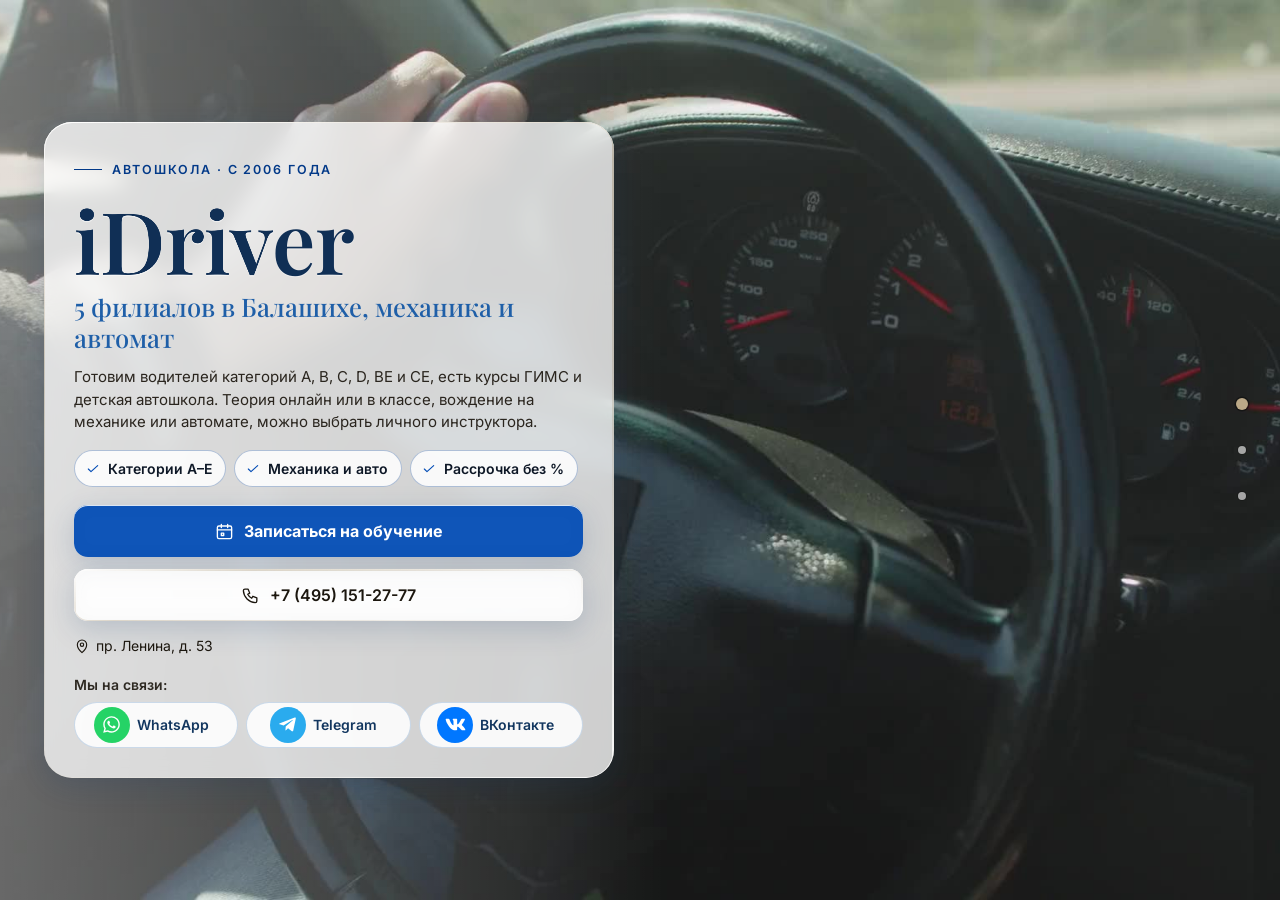
==== commit 25bd225d: "Автошкола: этап 1 — главная, цены, контакты" ====
--- a/index.html
+++ b/index.html
@@ -605,7 +605,7 @@
 <link rel="stylesheet" href="css/title-b.css?v=20261112f">
 <link rel="stylesheet" href="css/nevo.css?v=20261112f">
 <link rel="stylesheet" href="css/school.css?v=1">
-<script type="application/ld+json">{"@context": "https://schema.org", "@type": "DrivingSchool", "name": "Автошкола «iDriver»", "telephone": "+7 (495) 151-27-77", "email": "bsvm08@mail.ru", "sameAs": ["https://t.me/+79299997789", "https://vk.com/bestschool1689"], "address": {"@type": "PostalAddress", "streetAddress": "пр. Ленина, д. 53, Балашиха", "addressLocality": "Балашиха", "addressCountry": "RU"}, "geo": {"@type": "GeoCoordinates", "latitude": 56.0414483, "longitude": 35.9552345}, "department": [{"@type": "DrivingSchool", "name": "Автошкола «iDriver» — Ленина", "telephone": "+7 (495) 151-27-77", "address": {"@type": "PostalAddress", "streetAddress": "пр. Ленина, д. 53", "addressLocality": "Балашиха", "addressCountry": "RU"}, "geo": {"@type": "GeoCoordinates", "latitude": 56.0414483, "longitude": 35.9552345}}, {"@type": "DrivingSchool", "name": "Автошкола «iDriver» — Мира (автодром)", "telephone": "+7 (495) 151-27-77", "address": {"@type": "PostalAddress", "streetAddress": "ул. Мира, стр. 1", "addressLocality": "Балашиха", "addressCountry": "RU"}, "geo": {"@type": "GeoCoordinates", "latitude": 55.8038795, "longitude": 37.9325096}}, {"@type": "DrivingSchool", "name": "Автошкола «iDriver» — Парковая", "telephone": "+7 (495) 151-27-77", "address": {"@type": "PostalAddress", "streetAddress": "ул. Парковая, д. 2", "addressLocality": "Балашиха", "addressCountry": "RU"}, "geo": {"@type": "GeoCoordinates", "latitude": 55.7440151, "longitude": 37.9172804}}, {"@type": "DrivingSchool", "name": "Автошкола «iDriver» — Советская", "telephone": "+7 (495) 151-27-77", "address": {"@type": "PostalAddress", "streetAddress": "ул. Советская, д. 42", "addressLocality": "Балашиха", "addressCountry": "RU"}, "geo": {"@type": "GeoCoordinates", "latitude": 55.7980078, "longitude": 37.9345539}}, {"@type": "DrivingSchool", "name": "Автошкола «iDriver» — Железнодорожный", "telephone": "+7 (495) 151-27-77", "address": {"@type": "PostalAddress", "streetAddress": "ул. Советская, д. 5", "addressLocality": "Балашиха", "addressCountry": "RU"}, "geo": {"@type": "GeoCoordinates", "latitude": 55.7512008, "longitude": 38.0432474}}, {"@type": "DrivingSchool", "name": "Автошкола «iDriver» — Автодром, Промышленная", "telephone": "+7 (495) 151-27-77", "address": {"@type": "PostalAddress", "streetAddress": "ул. Промышленная, 27", "addressLocality": "Балашиха", "addressCountry": "RU"}, "geo": {"@type": "GeoCoordinates", "latitude": 48.4839887, "longitude": 135.1183338}}], "hasOfferCatalog": {"@type": "OfferCatalog", "name": "Обучение вождению", "itemListElement": [{"@type": "Offer", "itemOffered": {"@type": "Course", "name": "B  — «Экспресс», механика — Стоимость"}, "price": "49000", "priceCurrency": "RUB"}, {"@type": "Offer", "itemOffered": {"@type": "Course", "name": "B  — «Экспресс», автомат — Стоимость"}, "price": "49000", "priceCurrency": "RUB"}, {"@type": "Offer", "itemOffered": {"@type": "Course", "name": "B  — «Ультра» — Стоимость"}, "price": "30000", "priceCurrency": "RUB"}, {"@type": "Offer", "itemOffered": {"@type": "Course", "name": "A  — мотоциклы — Стоимость"}, "price": "35000", "priceCurrency": "RUB"}, {"@type": "Offer", "itemOffered": {"@type": "Course", "name": "C  — грузовики — Стоимость"}, "price": "50000", "priceCurrency": "RUB"}, {"@type": "Offer", "itemOffered": {"@type": "Course", "name": "BE  — прицепы — Стоимость"}, "price": "30000", "priceCurrency": "RUB"}]}, "legalName": "АНО ДПО \"Балашихинская школа высшего водительского мастерства\""}</script>
+<script type="application/ld+json">{"@context": "https://schema.org", "@type": "DrivingSchool", "name": "Автошкола «iDriver»", "telephone": "+7 (495) 151-27-77", "email": "bsvm08@mail.ru", "sameAs": ["https://t.me/+79299997789", "https://vk.com/bestschool1689"], "address": {"@type": "PostalAddress", "streetAddress": "пр. Ленина, д. 53, Балашиха", "addressLocality": "Балашиха", "addressCountry": "RU"}, "geo": {"@type": "GeoCoordinates", "latitude": 55.798575, "longitude": 37.9531536}, "department": [{"@type": "DrivingSchool", "name": "Автошкола «iDriver» — Ленина", "telephone": "+7 (495) 151-27-77", "address": {"@type": "PostalAddress", "streetAddress": "пр. Ленина, д. 53", "addressLocality": "Балашиха", "addressCountry": "RU"}, "geo": {"@type": "GeoCoordinates", "latitude": 55.798575, "longitude": 37.9531536}}, {"@type": "DrivingSchool", "name": "Автошкола «iDriver» — Мира (автодром)", "telephone": "+7 (495) 151-27-77", "address": {"@type": "PostalAddress", "streetAddress": "ул. Мира, стр. 1", "addressLocality": "Балашиха", "addressCountry": "RU"}, "geo": {"@type": "GeoCoordinates", "latitude": 55.8044488, "longitude": 37.9242636}}, {"@type": "DrivingSchool", "name": "Автошкола «iDriver» — Парковая", "telephone": "+7 (495) 151-27-77", "address": {"@type": "PostalAddress", "streetAddress": "ул. Парковая, д. 2", "addressLocality": "Балашиха", "addressCountry": "RU"}, "geo": {"@type": "GeoCoordinates", "latitude": 55.7986008, "longitude": 37.9399384}}, {"@type": "DrivingSchool", "name": "Автошкола «iDriver» — Советская", "telephone": "+7 (495) 151-27-77", "address": {"@type": "PostalAddress", "streetAddress": "ул. Советская, д. 42", "addressLocality": "Балашиха", "addressCountry": "RU"}, "geo": {"@type": "GeoCoordinates", "latitude": 55.814752, "longitude": 37.9549835}}, {"@type": "DrivingSchool", "name": "Автошкола «iDriver» — Железнодорожный", "telephone": "+7 (495) 151-27-77", "address": {"@type": "PostalAddress", "streetAddress": "ул. Советская, д. 5", "addressLocality": "Балашиха", "addressCountry": "RU"}, "geo": {"@type": "GeoCoordinates", "latitude": 55.7513781, "longitude": 38.0099844}}, {"@type": "DrivingSchool", "name": "Автошкола «iDriver» — Автодром, Промышленная", "telephone": "+7 (495) 151-27-77", "address": {"@type": "PostalAddress", "streetAddress": "ул. Промышленная, 27", "addressLocality": "Балашиха", "addressCountry": "RU"}, "geo": {"@type": "GeoCoordinates", "latitude": 55.7217383, "longitude": 38.0211967}}], "hasOfferCatalog": {"@type": "OfferCatalog", "name": "Обучение вождению", "itemListElement": [{"@type": "Offer", "itemOffered": {"@type": "Course", "name": "B  — механика — Стоимость"}, "price": "49000", "priceCurrency": "RUB"}, {"@type": "Offer", "itemOffered": {"@type": "Course", "name": "B  — автомат, экспресс-курс — Стоимость"}, "price": "49000", "priceCurrency": "RUB"}, {"@type": "Offer", "itemOffered": {"@type": "Course", "name": "B  — экспресс-курс «Ультра» — Стоимость"}, "price": "30000", "priceCurrency": "RUB"}, {"@type": "Offer", "itemOffered": {"@type": "Course", "name": "A  — мотоциклы — Стоимость"}, "price": "35000", "priceCurrency": "RUB"}, {"@type": "Offer", "itemOffered": {"@type": "Course", "name": "C  — грузовики — Стоимость"}, "price": "50000", "priceCurrency": "RUB"}, {"@type": "Offer", "itemOffered": {"@type": "Course", "name": "BE  — прицепы — Стоимость"}, "price": "30000", "priceCurrency": "RUB"}]}, "legalName": "АНО ДПО \"Балашихинская школа высшего водительского мастерства\""}</script>
 <style id="city-map-bg">
 /* Фон раздела «Как нас найти» — картинка города школы */
 #contacts .sec-bg{background:#1c2633}
@@ -729,7 +729,7 @@
 <rect class="vlr-band" x="0" y="520" width="1600" height="320"/><path class="vlr-edge" d="M0 524H1600M0 836H1600"/><path class="vlr-dash" d="M0 628H1600M0 732H1600"/><g class="vlr-v" style="--t:11s;--d:-2s"><g transform="translate(0 616)"><rect class="vlr-body" x="0" y="-38" width="150" height="34" rx="12"/><path class="vlr-body" d="M30 -38 L52 -66 H108 L128 -38Z"/><path class="vlr-glass" d="M58 -60 H104 L118 -40 H48Z"/><circle class="vlr-lamp" cx="146" cy="-24" r="5"/><circle class="vlr-wheel" cx="34" cy="-4" r="13"/><circle class="vlr-wheel" cx="118" cy="-4" r="13"/><rect class="vlr-plate" x="53.0" y="-35" width="44" height="26" rx="5"/><text class="vlr-plt" x="75" y="-15">B</text></g></g><g class="vlr-v" style="--t:15s;--d:-7s"><g transform="translate(0 720)"><rect class="vlr-body" x="0" y="-38" width="150" height="34" rx="12"/><path class="vlr-body" d="M30 -38 L52 -66 H108 L128 -38Z"/><path class="vlr-glass" d="M58 -60 H104 L118 -40 H48Z"/><circle class="vlr-lamp" cx="146" cy="-24" r="5"/><circle class="vlr-wheel" cx="34" cy="-4" r="13"/><circle class="vlr-wheel" cx="118" cy="-4" r="13"/><rect class="vlr-plate" x="53.0" y="-35" width="44" height="26" rx="5"/><text class="vlr-plt" x="75" y="-15">B</text></g></g><g class="vlr-v" style="--t:19s;--d:-12s"><g transform="translate(0 824)"><rect class="vlr-body" x="0" y="-38" width="150" height="34" rx="12"/><path class="vlr-body" d="M30 -38 L52 -66 H108 L128 -38Z"/><path class="vlr-glass" d="M58 -60 H104 L118 -40 H48Z"/><circle class="vlr-lamp" cx="146" cy="-24" r="5"/><circle class="vlr-wheel" cx="34" cy="-4" r="13"/><circle class="vlr-wheel" cx="118" cy="-4" r="13"/><rect class="vlr-plate" x="53.0" y="-35" width="44" height="26" rx="5"/><text class="vlr-plt" x="75" y="-15">B</text></g></g></svg></div></div>
       <div class="sec-scroll"><div class="wrap">
         <div class="sec-head glass glow"><span class="kicker rv" style="--i:0">Цены</span><h2 class="h2 rv" style="--i:1">Категория B, A, C и BE: курсы и тарифы</h2></div>
-        <div class="cbox ac-tbl ac-c1 rv"><div class="ac-tr ac-th"><span>Курс</span><span>Стоимость</span></div><div class="ac-tr"><span class="ac-c"><i>B</i> — «Экспресс», механика<small>Полное сопровождение на экзамене, безлимитный тренажёр. Рассрочка без %: через 60 дней 16 334 ₽, через 30 дней 16 333 ₽</small></span><b>49&nbsp;000&nbsp;₽</b></div><div class="ac-tr"><span class="ac-c"><i>B</i> — «Экспресс», автомат<small>Полное сопровождение на экзамене, безлимитный тренажёр. Рассрочка без %: через 60 дней 16 334 ₽, через 30 дней 16 333 ₽</small></span><b>49&nbsp;000&nbsp;₽</b></div><div class="ac-tr"><span class="ac-c"><i>B</i> — «Ультра»<small>Ускоренный курс. Условия рассрочки уточняйте</small></span><b>30&nbsp;000&nbsp;₽</b></div><div class="ac-tr"><span class="ac-c"><i>A</i> — мотоциклы<small>Через 14 дней 17 500 ₽</small></span><b>35&nbsp;000&nbsp;₽</b></div><div class="ac-tr"><span class="ac-c"><i>C</i> — грузовики<small>Через 30 дней 25 000 ₽</small></span><b>50&nbsp;000&nbsp;₽</b></div><div class="ac-tr"><span class="ac-c"><i>BE</i> — прицепы<small>Через 14 дней 15 000 ₽</small></span><b>30&nbsp;000&nbsp;₽</b></div></div><div class="cbox ac-extra rv" style="--i:2">Рассрочка <b>без %</b>, первый взнос от <b>5&nbsp;000&nbsp;₽</b> · акция 11/11: скидка <b>11&nbsp;000&nbsp;₽</b> при записи до 1 декабря</div>
+        <div class="cbox ac-tbl ac-c1 rv"><div class="ac-tr ac-th"><span>Курс</span><span>Стоимость</span></div><div class="ac-tr"><span class="ac-c"><i>B</i> — механика<small>полный курс теории и практики, рассрочка без %</small></span><b>49&nbsp;000&nbsp;₽</b></div><div class="ac-tr"><span class="ac-c"><i>B</i> — автомат, экспресс-курс<small>полный курс теории и практики, рассрочка без %</small></span><b>49&nbsp;000&nbsp;₽</b></div><div class="ac-tr"><span class="ac-c"><i>B</i> — экспресс-курс «Ультра»<small>ускоренный курс, условия рассрочки уточняйте</small></span><b>30&nbsp;000&nbsp;₽</b></div><div class="ac-tr"><span class="ac-c"><i>A</i> — мотоциклы<small>полный курс, рассрочка без %</small></span><b>35&nbsp;000&nbsp;₽</b></div><div class="ac-tr"><span class="ac-c"><i>C</i> — грузовики<small>полный курс, рассрочка без %</small></span><b>50&nbsp;000&nbsp;₽</b></div><div class="ac-tr"><span class="ac-c"><i>BE</i> — прицепы<small>полный курс, рассрочка без %</small></span><b>30&nbsp;000&nbsp;₽</b></div></div><div class="cbox ac-extra rv" style="--i:2">Рассрочка <b>без %</b>, первый взнос от <b>5&nbsp;000&nbsp;₽</b> · акция 11/11: скидка <b>11&nbsp;000&nbsp;₽</b> при записи до 1 декабря</div>
         <ul class="a4-notes rv"><li><svg class="ico"><use href="#ico-calendar"/></svg><span>Расписание групп по филиалам: очно в классе и дистанционно</span></li><li><svg class="ico"><use href="#ico-check"/></svg><span>Все гарантии закреплены в договоре, без скрытых доплат</span></li><li><svg class="ico"><use href="#ico-card"/></svg><span>Оплата частями, рассрочка без процентов</span></li><li><svg class="ico"><use href="#ico-award"/></svg><span>Сертификат государственного образца после обучения</span></li></ul>
         <div class="a4-cta rv"><a class="btn btn-primary" href="#book" data-modal="bookModal"><svg class="ico"><use href="#ico-calendar"/></svg><span>Записаться на обучение</span></a></div>
       </div></div>
@@ -745,17 +745,17 @@
 
 <!-- contacts -->
     <section class="sec nk-sec" id="contacts" data-title="nav_contacts">
-      <div class="sec-bg" aria-hidden="true"><picture class="city-bg"><source media="(max-width:760px)" srcset="img/city-bg-m.jpg"><img src="img/city-bg.jpg" alt="" loading="lazy" decoding="async"></picture><div class="a4bg vl-scheme" aria-hidden="true"><svg viewBox="0 0 1600 900" preserveAspectRatio="xMidYMid slice" focusable="false"><path class="vls-wave" d="M0 820 C 300 790, 700 850, 1000 810 S 1400 780, 1600 820M0 860 C 400 830, 800 890, 1600 850"/><path id="vlr1" class="vls-route" d="M160 121 Q177 127 186 142"/><path id="vlr2" class="vls-route" d="M160 121 Q178 129 186 147"/><path id="vlr3" class="vls-route" d="M160 121 Q177 127 186 142"/><path id="vlr4" class="vls-route" d="M160 121 Q178 129 187 146"/><path id="vlr5" class="vls-route" d="M160 121 Q918 220 1440 779"/><circle class="vls-ring" cx="160" cy="121" r="16" style="animation-delay:-0.00s"/><circle class="vls-pt" cx="160" cy="121" r="9"/><circle class="vls-ring" cx="186" cy="142" r="16" style="animation-delay:-0.45s"/><circle class="vls-pt" cx="186" cy="142" r="9"/><circle class="vls-ring" cx="186" cy="147" r="16" style="animation-delay:-0.90s"/><circle class="vls-pt" cx="186" cy="147" r="9"/><circle class="vls-ring" cx="186" cy="142" r="16" style="animation-delay:-1.35s"/><circle class="vls-pt" cx="186" cy="142" r="9"/><circle class="vls-ring" cx="187" cy="146" r="16" style="animation-delay:-1.80s"/><circle class="vls-pt" cx="187" cy="146" r="9"/><circle class="vls-ring" cx="1440" cy="779" r="16" style="animation-delay:-2.25s"/><circle class="vls-pt" cx="1440" cy="779" r="9"/><circle class="vls-hub" cx="160" cy="121" r="13"/><circle class="vls-dot" r="6"><animateMotion dur="4.9s" begin="-0.7s" repeatCount="indefinite"><mpath href="#vlr1"/></animateMotion></circle><circle class="vls-dot" r="6"><animateMotion dur="5.8s" begin="-1.4s" repeatCount="indefinite"><mpath href="#vlr2"/></animateMotion></circle><circle class="vls-dot" r="6"><animateMotion dur="6.7s" begin="-2.1s" repeatCount="indefinite"><mpath href="#vlr3"/></animateMotion></circle><circle class="vls-dot" r="6"><animateMotion dur="4.0s" begin="-2.8s" repeatCount="indefinite"><mpath href="#vlr4"/></animateMotion></circle><circle class="vls-dot" r="6"><animateMotion dur="4.9s" begin="-3.5s" repeatCount="indefinite"><mpath href="#vlr5"/></animateMotion></circle></svg></div></div>
+      <div class="sec-bg" aria-hidden="true"><picture class="city-bg"><source media="(max-width:760px)" srcset="img/city-bg-m.jpg"><img src="img/city-bg.jpg" alt="" loading="lazy" decoding="async"></picture><div class="a4bg vl-scheme" aria-hidden="true"><svg viewBox="0 0 1600 900" preserveAspectRatio="xMidYMid slice" focusable="false"><path class="vls-wave" d="M0 820 C 300 790, 700 850, 1000 810 S 1400 780, 1600 820M0 860 C 400 830, 800 890, 1600 850"/><path id="vlr1" class="vls-route" d="M617 273 Q476 304 347 239"/><path id="vlr2" class="vls-route" d="M617 273 Q555 295 493 273"/><path id="vlr3" class="vls-route" d="M617 273 Q609 223 634 178"/><path id="vlr4" class="vls-route" d="M617 273 Q932 315 1148 549"/><path id="vlr5" class="vls-route" d="M617 273 Q1016 383 1253 722"/><circle class="vls-ring" cx="617" cy="273" r="16" style="animation-delay:-0.00s"/><circle class="vls-pt" cx="617" cy="273" r="9"/><circle class="vls-ring" cx="347" cy="239" r="16" style="animation-delay:-0.45s"/><circle class="vls-pt" cx="347" cy="239" r="9"/><circle class="vls-ring" cx="493" cy="273" r="16" style="animation-delay:-0.90s"/><circle class="vls-pt" cx="493" cy="273" r="9"/><circle class="vls-ring" cx="634" cy="178" r="16" style="animation-delay:-1.35s"/><circle class="vls-pt" cx="634" cy="178" r="9"/><circle class="vls-ring" cx="1148" cy="549" r="16" style="animation-delay:-1.80s"/><circle class="vls-pt" cx="1148" cy="549" r="9"/><circle class="vls-ring" cx="1253" cy="722" r="16" style="animation-delay:-2.25s"/><circle class="vls-pt" cx="1253" cy="722" r="9"/><circle class="vls-hub" cx="617" cy="273" r="13"/><circle class="vls-dot" r="6"><animateMotion dur="4.9s" begin="-0.7s" repeatCount="indefinite"><mpath href="#vlr1"/></animateMotion></circle><circle class="vls-dot" r="6"><animateMotion dur="5.8s" begin="-1.4s" repeatCount="indefinite"><mpath href="#vlr2"/></animateMotion></circle><circle class="vls-dot" r="6"><animateMotion dur="6.7s" begin="-2.1s" repeatCount="indefinite"><mpath href="#vlr3"/></animateMotion></circle><circle class="vls-dot" r="6"><animateMotion dur="4.0s" begin="-2.8s" repeatCount="indefinite"><mpath href="#vlr4"/></animateMotion></circle><circle class="vls-dot" r="6"><animateMotion dur="4.9s" begin="-3.5s" repeatCount="indefinite"><mpath href="#vlr5"/></animateMotion></circle></svg></div></div>
       <div class="sec-scroll"><div class="wrap">
         <div class="sec-head glass glow"><span class="kicker rv" style="--i:0">Филиалы</span><h2 class="h2 rv" style="--i:1">Как нас найти</h2></div>
         <div class="contacts nk-contacts vl-contacts">
-          <div class="cbox vl-offs rv"><details class="vl-grp" open><summary><svg class="ico"><use href="#ico-pin"/></svg>Филиалы<small>6 адресов</small></summary><ul class="vl-ol"><li><span>Ленина</span><a class="addr-link" href="https://yandex.ru/maps/?ll=35.9552345,56.0414483&z=16&pt=35.9552345,56.0414483" target="_blank" rel="noopener">пр. Ленина, д. 53</a><span class="addr-note">ежедневно 08:00–20:00, без выходных</span></li><li><span>Мира (автодром)</span><a class="addr-link" href="https://yandex.ru/maps/?ll=37.9325096,55.8038795&z=16&pt=37.9325096,55.8038795" target="_blank" rel="noopener">ул. Мира, стр. 1</a><span class="addr-note">ежедневно 08:00–20:00, без выходных</span></li><li><span>Парковая</span><a class="addr-link" href="https://yandex.ru/maps/?ll=37.9172804,55.7440151&z=16&pt=37.9172804,55.7440151" target="_blank" rel="noopener">ул. Парковая, д. 2</a><span class="addr-note">ежедневно 08:00–20:00, без выходных</span></li><li><span>Советская</span><a class="addr-link" href="https://yandex.ru/maps/?ll=37.9345539,55.7980078&z=16&pt=37.9345539,55.7980078" target="_blank" rel="noopener">ул. Советская, д. 42</a><span class="addr-note">ежедневно 08:00–20:00, без выходных</span></li><li><span>Железнодорожный</span><a class="addr-link" href="https://yandex.ru/maps/?ll=38.0432474,55.7512008&z=16&pt=38.0432474,55.7512008" target="_blank" rel="noopener">ул. Советская, д. 5</a><span class="addr-note">ежедневно 08:00–20:00, без выходных</span></li><li><span>Автодром, Промышленная</span><a class="addr-link" href="https://yandex.ru/maps/?ll=135.1183338,48.4839887&z=16&pt=135.1183338,48.4839887" target="_blank" rel="noopener">ул. Промышленная, 27</a><span class="addr-note">ежедневно 08:00–20:00, без выходных</span></li></ul></details><p class="vl-more">Записаться в группу можно по телефону +7 (495) 151-27-77 или заявкой на сайте.</p></div>
+          <div class="cbox vl-offs rv"><details class="vl-grp" open><summary><svg class="ico"><use href="#ico-pin"/></svg>Филиалы<small>6 адресов</small></summary><ul class="vl-ol"><li><span>Ленина</span><a class="addr-link" href="https://yandex.ru/maps/?ll=37.9531536,55.798575&z=16&pt=37.9531536,55.798575" target="_blank" rel="noopener">пр. Ленина, д. 53</a><span class="addr-note">ежедневно 08:00–20:00, без выходных</span></li><li><span>Мира (автодром)</span><a class="addr-link" href="https://yandex.ru/maps/?ll=37.9242636,55.8044488&z=16&pt=37.9242636,55.8044488" target="_blank" rel="noopener">ул. Мира, стр. 1</a><span class="addr-note">ежедневно 08:00–20:00, без выходных</span></li><li><span>Парковая</span><a class="addr-link" href="https://yandex.ru/maps/?ll=37.9399384,55.7986008&z=16&pt=37.9399384,55.7986008" target="_blank" rel="noopener">ул. Парковая, д. 2</a><span class="addr-note">ежедневно 08:00–20:00, без выходных</span></li><li><span>Советская</span><a class="addr-link" href="https://yandex.ru/maps/?ll=37.9549835,55.814752&z=16&pt=37.9549835,55.814752" target="_blank" rel="noopener">ул. Советская, д. 42</a><span class="addr-note">ежедневно 08:00–20:00, без выходных</span></li><li><span>Железнодорожный</span><a class="addr-link" href="https://yandex.ru/maps/?ll=38.0099844,55.7513781&z=16&pt=38.0099844,55.7513781" target="_blank" rel="noopener">ул. Советская, д. 5</a><span class="addr-note">ежедневно 08:00–20:00, без выходных</span></li><li><span>Автодром, Промышленная</span><a class="addr-link" href="https://yandex.ru/maps/?ll=38.0211967,55.7217383&z=16&pt=38.0211967,55.7217383" target="_blank" rel="noopener">ул. Промышленная, 27</a><span class="addr-note">ежедневно 08:00–20:00, без выходных</span></li></ul></details><p class="vl-more">Записаться в группу можно по телефону +7 (495) 151-27-77 или заявкой на сайте.</p></div>
           <div class="cbox mapbox rv" style="--i:3">
-            <a class="map-static" href="https://yandex.ru/maps/?ll=53.8169,54.6038&z=7&pt=35.9552345,56.0414483,pm2orm1~37.9325096,55.8038795,pm2orm2~37.9172804,55.7440151,pm2orm3~37.9345539,55.7980078,pm2orm4~38.0432474,55.7512008,pm2orm5~135.1183338,48.4839887,pm2orm6" target="_blank" rel="noopener" aria-label="Открыть карту в Яндекс Картах"><img src="img/map-static.webp" width="720" height="300" alt="Карта: адреса автошколы" loading="lazy" decoding="async"><span class="map-osm">© OpenStreetMap</span></a><div class="map"><iframe data-src="https://yandex.ru/map-widget/v1/?ll=53.8169,54.6038&z=7&pt=35.9552345,56.0414483,pm2orm1~37.9325096,55.8038795,pm2orm2~37.9172804,55.7440151,pm2orm3~37.9345539,55.7980078,pm2orm4~38.0432474,55.7512008,pm2orm5~135.1183338,48.4839887,pm2orm6" title="Карта: Автошкола «iDriver»" allowfullscreen></iframe></div>
+            <a class="map-static" href="https://yandex.ru/maps/?ll=37.9673,55.7816&z=11&pt=37.9531536,55.798575,pm2orm1~37.9242636,55.8044488,pm2orm2~37.9399384,55.7986008,pm2orm3~37.9549835,55.814752,pm2orm4~38.0099844,55.7513781,pm2orm5~38.0211967,55.7217383,pm2orm6" target="_blank" rel="noopener" aria-label="Открыть карту в Яндекс Картах"><img src="img/map-static.webp" width="720" height="300" alt="Карта: адреса автошколы" loading="lazy" decoding="async"><span class="map-osm">© OpenStreetMap</span></a><div class="map"><iframe data-src="https://yandex.ru/map-widget/v1/?ll=37.9673,55.7816&z=11&pt=37.9531536,55.798575,pm2orm1~37.9242636,55.8044488,pm2orm2~37.9399384,55.7986008,pm2orm3~37.9549835,55.814752,pm2orm4~38.0099844,55.7513781,pm2orm5~38.0211967,55.7217383,pm2orm6" title="Карта: Автошкола «iDriver»" allowfullscreen></iframe></div>
             <p class="vl-tel"><svg class="ico"><use href="#ico-phone"/></svg><a class="tel" href="tel:+74951512777">+7 (495) 151-27-77</a><span class="addr-note"><span class="nw">ежедневно с 10:00 до 19:00 (отдел продаж)</span> · <span class="nw">филиалы ежедневно 08:00–20:00, без выходных</span></span></p>
             <p class="a4-mail"><svg class="ico"><use href="#ico-mail"/></svg><a class="mail" href="mailto:bsvm08@mail.ru">bsvm08@mail.ru</a> · <a href="https://t.me/+79299997789" target="_blank" rel="noopener">Telegram</a> · <a href="https://vk.com/bestschool1689" target="_blank" rel="noopener">ВКонтакте</a></p>
             <div class="map-actions"><button class="btn btn-ghost" type="button" data-modal="wayModal"><svg class="ico"><use href="#ico-metro"/></svg><span>Как добраться</span></button>
-              <a class="btn btn-ghost" href="https://yandex.ru/maps/?ll=53.8169,54.6038&z=7&pt=35.9552345,56.0414483,pm2orm1~37.9325096,55.8038795,pm2orm2~37.9172804,55.7440151,pm2orm3~37.9345539,55.7980078,pm2orm4~38.0432474,55.7512008,pm2orm5~135.1183338,48.4839887,pm2orm6" target="_blank" rel="noopener"><svg class="ico"><use href="#ico-ext"/></svg><span>На Яндекс.Картах</span></a></div>
+              <a class="btn btn-ghost" href="https://yandex.ru/maps/?ll=37.9673,55.7816&z=11&pt=37.9531536,55.798575,pm2orm1~37.9242636,55.8044488,pm2orm2~37.9399384,55.7986008,pm2orm3~37.9549835,55.814752,pm2orm4~38.0099844,55.7513781,pm2orm5~38.0211967,55.7217383,pm2orm6" target="_blank" rel="noopener"><svg class="ico"><use href="#ico-ext"/></svg><span>На Яндекс.Картах</span></a></div>
           </div>
         </div>
       </div></div>
@@ -776,7 +776,7 @@
 <!-- ===== bottom bar ===== -->
 <nav class="bar" aria-label="Быстрые действия">
   <div class="bar-in">
-    <a class="bi" href="https://yandex.ru/maps/?rtext=~56.0414483,35.9552345&rtt=auto" target="_blank" rel="noopener"><svg class="ico"><use href="#ico-route"/></svg><span>Маршрут</span></a>
+    <a class="bi" href="https://yandex.ru/maps/?rtext=~55.798575,37.9531536&rtt=auto" target="_blank" rel="noopener"><svg class="ico"><use href="#ico-route"/></svg><span>Маршрут</span></a>
     <a class="bi" href="tel:+74951512777"><svg class="ico"><use href="#ico-phone"/></svg><span>Позвонить</span></a>
     <a class="bi" href="#mail" data-modal="mailModal"><svg class="ico"><use href="#ico-pen"/></svg><span>Написать</span></a>
     <a class="bi" href="#book" data-modal="bookModal"><svg class="ico"><use href="#ico-calendar"/></svg><span>Записаться</span></a>
@@ -843,7 +843,7 @@
 </div>
 
 
-<script>window.SITE = {"hours_known": true, "slug": "idriver", "lang": "ru", "langs": ["ru"], "base": "", "name": "Автошкола «iDriver»", "name_ru": "Автошкола «iDriver»", "short_name": "iDriver", "url": "", "form_to": "bsvm08@mail.ru", "hours": {"mon": "10:00–19:00", "tue": "10:00–19:00", "wed": "10:00–19:00", "thu": "10:00–19:00", "fri": "10:00–19:00", "sat": "10:00–19:00", "sun": "10:00–19:00", "noappt": []}, "phones": ["+7 (495) 151-27-77"], "email": "bsvm08@mail.ru", "lat": 56.0414483, "lon": 35.9552345, "i18n": {"ru": {"_name": "Русский", "_flag": "RU", "nav_home": "Главная", "nav_services": "Обучение и цены", "nav_about": "Об автошколе", "nav_how": "Поступление", "nav_reviews": "Отзывы", "nav_faq": "Вопросы", "nav_contacts": "Контакты", "nav_book": "Записаться", "theme_toggle": "Тёмная / светлая тема", "lang_label": "Язык", "btn_book": "Записаться на обучение", "btn_services": "Все услуги", "status_open": "Открыто сейчас", "status_closed": "Сейчас закрыто", "status_until": "до {t}", "status_opens": "откроется {d} в {t}", "status_today": "сегодня", "status_tomorrow": "завтра", "badge_reviews": "Отзывы на Яндекс.Картах", "badge_hint": "Открыть отзывы на Яндекс.Картах", "contacts_kicker": "Контакты", "contacts_title": "Как нас найти", "lbl_address": "Адрес", "lbl_metro": "Метро", "lbl_phone": "Телефоны", "lbl_email": "Почта", "lbl_hours": "Часы приёма", "lbl_payment": "Оплата", "btn_route": "Проложить маршрут", "btn_map": "Открыть на Яндекс.Картах", "hours_mf": "Пн–Пт", "hours_sat": "Сб", "hours_sun": "Вс", "form_title": "Записаться на приём", "form_desc": "Заполните форму — откроется ваш почтовый клиент с готовым письмом. Или позвоните +7 (495) 151-27-77.", "f_name": "Ваше имя", "f_phone": "Телефон", "f_lang": "Язык обращения", "f_service": "Направление", "f_service_ph": "Выберите направление", "f_time": "Удобное время", "f_time_ph": "Например: вторник после 15:00", "f_comment": "Комментарий", "f_comment_ph": "Кратко опишите задачу", "f_submit": "Отправить заявку", "f_note": "Нажимая кнопку, вы открываете письмо в своём почтовом приложении — проверьте и отправьте его.", "f_err_name": "Укажите имя", "f_err_phone": "Укажите телефон в формате +7 …", "f_err_service": "Выберите услугу", "f_sent": "Письмо сформировано и открыто в почтовой программе. Если оно не открылось (например, на телефоне нет почты) — скопируйте адрес и напишите нам вручную или позвоните +7 (495) 151-27-77.", "mail_subject": "Запись на обучение — автошкола «iDriver»", "mail_intro": "Заявка на обучение с сайта автошколы «iDriver»", "bar_route": "Маршрут", "bar_call": "Позвонить", "bar_write": "Написать", "bar_book": "Записаться", "bar_hours": "Часы", "bar_tg": "Telegram", "bar_mail": "Почта", "hm_title": "Часы работы", "hm_today": "сегодня", "hm_closed": "выходной", "hm_outside": "Вне часов работы", "hm_outside_text": "Оставьте заявку на сайте или напишите на почту — ответим, когда откроемся.", "day_mon": "Понедельник", "day_tue": "Вторник", "day_wed": "Среда", "day_thu": "Четверг", "day_fri": "Пятница", "day_sat": "Суббота", "day_sun": "Воскресенье", "modal_close": "Закрыть", "metro_prefix": "м. ", "aria_menu": "Меню", "aria_sections": "Разделы", "aria_quick": "Быстрые действия", "lang_switch": "Языки сайта", "mail_lbl_notary": "Автошкола", "mail_lbl_name": "Имя", "mail_lbl_phone": "Телефон", "mail_lbl_lang": "Язык", "mail_lbl_service": "Категория", "mail_lbl_time": "Удобное время", "mail_lbl_comment": "Комментарий", "mail_lbl_site": "Сайт", "lbl_messengers": "Мы на связи", "status_docs_last": "приём документов до {t}", "status_docs_over": "приём документов на сегодня закончен", "a11y_bigger": "Крупнее", "a11y_smaller": "Мельче", "a11y_contrast": "Для слабовидящих", "book_pick_title": "Как удобнее записаться?", "book_mail": "Написать на почту", "hours_line": "Пн 10:00–17:00; Вт 11:00–18:00; Ср — нет приёма; Чт 10:00–17:00; Пт 10:00–17:00; Сб, Вс — выходной", "hm_noappt": "нет приёма", "pay_cash": "Наличные", "pay_card": "Банковские карты", "cb_btn": "Заказать обратный звонок", "cb_title": "Заказать обратный звонок", "cb_sub": "Оставьте номер — откроется письмо в автошколу с просьбой перезвонить.", "cb_back": "Назад", "f_email": "Почта", "f_optional": "необязательно", "f_err_email": "Проверьте адрес почты", "cb_service": "Какое обучение нужно", "cb_service_ph": "Выберите направление", "cb_service_other": "Пока не знаю", "cb_time": "Удобное время для звонка", "cb_time_ph": "Например: завтра после 15:00", "cb_submit": "Заказать звонок", "cb_note": "Нажимая кнопку, вы открываете письмо в своём почтовом приложении — проверьте и отправьте его.", "cb_sent": "Письмо сформировано и открыто в почтовой программе. Если оно не открылось (например, на телефоне нет почты) — скопируйте адрес и напишите нам вручную или позвоните +7 (495) 151-27-77.", "mail_cb_subject": "Просьба перезвонить — автошкола «iDriver»", "mail_cb_intro": "Прошу перезвонить мне", "mail_cb_about": "по вопросу", "mail_cb_time": "Удобное время для звонка", "mail_lbl_email": "Почта", "mail_modal_title": "Написать на почту", "mail_modal_sub": "Заполните форму — откроется ваша почтовая программа с готовым письмом в автошколу.", "mail_addr_lbl": "Адрес для писем", "mail_copy": "Скопировать адрес", "mail_copied": "Адрес скопирован", "tel_title": "Позвонить", "tel_sub": "Звоните в часы приёма — ответим на вопросы и запишем на приём.", "phone_common": "учебная часть", "cat_B": "Категория B", "cat_IND": "Индивидуальное обучение", "cat_KID": "Детская автошкола", "cat_KAP": "Контраварийная подготовка", "cat_ADP": "Адаптация к своему автомобилю", "nav_docs": "Документы", "nav_team": "Преподаватели", "nav_admit": "Документы для поступления", "nav_more": "Отзывы и документы"}}, "svc": {}, "cats": [{"id": "B", "icon": "plus", "items": []}, {"id": "IND", "icon": "plus", "items": []}, {"id": "KID", "icon": "plus", "items": []}, {"id": "KAP", "icon": "plus", "items": []}, {"id": "ADP", "icon": "plus", "items": []}]};</script>
+<script>window.SITE = {"hours_known": true, "slug": "idriver", "lang": "ru", "langs": ["ru"], "base": "", "name": "Автошкола «iDriver»", "name_ru": "Автошкола «iDriver»", "short_name": "iDriver", "url": "", "form_to": "bsvm08@mail.ru", "hours": {"mon": "10:00–19:00", "tue": "10:00–19:00", "wed": "10:00–19:00", "thu": "10:00–19:00", "fri": "10:00–19:00", "sat": "10:00–19:00", "sun": "10:00–19:00", "noappt": []}, "phones": ["+7 (495) 151-27-77"], "email": "bsvm08@mail.ru", "lat": 55.798575, "lon": 37.9531536, "i18n": {"ru": {"_name": "Русский", "_flag": "RU", "nav_home": "Главная", "nav_services": "Обучение и цены", "nav_about": "Об автошколе", "nav_how": "Поступление", "nav_reviews": "Отзывы", "nav_faq": "Вопросы", "nav_contacts": "Контакты", "nav_book": "Записаться", "theme_toggle": "Тёмная / светлая тема", "lang_label": "Язык", "btn_book": "Записаться на обучение", "btn_services": "Все услуги", "status_open": "Открыто сейчас", "status_closed": "Сейчас закрыто", "status_until": "до {t}", "status_opens": "откроется {d} в {t}", "status_today": "сегодня", "status_tomorrow": "завтра", "badge_reviews": "Отзывы на Яндекс.Картах", "badge_hint": "Открыть отзывы на Яндекс.Картах", "contacts_kicker": "Контакты", "contacts_title": "Как нас найти", "lbl_address": "Адрес", "lbl_metro": "Метро", "lbl_phone": "Телефоны", "lbl_email": "Почта", "lbl_hours": "Часы приёма", "lbl_payment": "Оплата", "btn_route": "Проложить маршрут", "btn_map": "Открыть на Яндекс.Картах", "hours_mf": "Пн–Пт", "hours_sat": "Сб", "hours_sun": "Вс", "form_title": "Записаться на приём", "form_desc": "Заполните форму — откроется ваш почтовый клиент с готовым письмом. Или позвоните +7 (495) 151-27-77.", "f_name": "Ваше имя", "f_phone": "Телефон", "f_lang": "Язык обращения", "f_service": "Направление", "f_service_ph": "Выберите направление", "f_time": "Удобное время", "f_time_ph": "Например: вторник после 15:00", "f_comment": "Комментарий", "f_comment_ph": "Кратко опишите задачу", "f_submit": "Отправить заявку", "f_note": "Нажимая кнопку, вы открываете письмо в своём почтовом приложении — проверьте и отправьте его.", "f_err_name": "Укажите имя", "f_err_phone": "Укажите телефон в формате +7 …", "f_err_service": "Выберите услугу", "f_sent": "Письмо сформировано и открыто в почтовой программе. Если оно не открылось (например, на телефоне нет почты) — скопируйте адрес и напишите нам вручную или позвоните +7 (495) 151-27-77.", "mail_subject": "Запись на обучение — автошкола «iDriver»", "mail_intro": "Заявка на обучение с сайта автошколы «iDriver»", "bar_route": "Маршрут", "bar_call": "Позвонить", "bar_write": "Написать", "bar_book": "Записаться", "bar_hours": "Часы", "bar_tg": "Telegram", "bar_mail": "Почта", "hm_title": "Часы работы", "hm_today": "сегодня", "hm_closed": "выходной", "hm_outside": "Вне часов работы", "hm_outside_text": "Оставьте заявку на сайте или напишите на почту — ответим, когда откроемся.", "day_mon": "Понедельник", "day_tue": "Вторник", "day_wed": "Среда", "day_thu": "Четверг", "day_fri": "Пятница", "day_sat": "Суббота", "day_sun": "Воскресенье", "modal_close": "Закрыть", "metro_prefix": "м. ", "aria_menu": "Меню", "aria_sections": "Разделы", "aria_quick": "Быстрые действия", "lang_switch": "Языки сайта", "mail_lbl_notary": "Автошкола", "mail_lbl_name": "Имя", "mail_lbl_phone": "Телефон", "mail_lbl_lang": "Язык", "mail_lbl_service": "Категория", "mail_lbl_time": "Удобное время", "mail_lbl_comment": "Комментарий", "mail_lbl_site": "Сайт", "lbl_messengers": "Мы на связи", "status_docs_last": "приём документов до {t}", "status_docs_over": "приём документов на сегодня закончен", "a11y_bigger": "Крупнее", "a11y_smaller": "Мельче", "a11y_contrast": "Для слабовидящих", "book_pick_title": "Как удобнее записаться?", "book_mail": "Написать на почту", "hours_line": "Пн 10:00–17:00; Вт 11:00–18:00; Ср — нет приёма; Чт 10:00–17:00; Пт 10:00–17:00; Сб, Вс — выходной", "hm_noappt": "нет приёма", "pay_cash": "Наличные", "pay_card": "Банковские карты", "cb_btn": "Заказать обратный звонок", "cb_title": "Заказать обратный звонок", "cb_sub": "Оставьте номер — откроется письмо в автошколу с просьбой перезвонить.", "cb_back": "Назад", "f_email": "Почта", "f_optional": "необязательно", "f_err_email": "Проверьте адрес почты", "cb_service": "Какое обучение нужно", "cb_service_ph": "Выберите направление", "cb_service_other": "Пока не знаю", "cb_time": "Удобное время для звонка", "cb_time_ph": "Например: завтра после 15:00", "cb_submit": "Заказать звонок", "cb_note": "Нажимая кнопку, вы открываете письмо в своём почтовом приложении — проверьте и отправьте его.", "cb_sent": "Письмо сформировано и открыто в почтовой программе. Если оно не открылось (например, на телефоне нет почты) — скопируйте адрес и напишите нам вручную или позвоните +7 (495) 151-27-77.", "mail_cb_subject": "Просьба перезвонить — автошкола «iDriver»", "mail_cb_intro": "Прошу перезвонить мне", "mail_cb_about": "по вопросу", "mail_cb_time": "Удобное время для звонка", "mail_lbl_email": "Почта", "mail_modal_title": "Написать на почту", "mail_modal_sub": "Заполните форму — откроется ваша почтовая программа с готовым письмом в автошколу.", "mail_addr_lbl": "Адрес для писем", "mail_copy": "Скопировать адрес", "mail_copied": "Адрес скопирован", "tel_title": "Позвонить", "tel_sub": "Звоните в часы приёма — ответим на вопросы и запишем на приём.", "phone_common": "учебная часть", "cat_B": "Категория B", "cat_IND": "Индивидуальное обучение", "cat_KID": "Детская автошкола", "cat_KAP": "Контраварийная подготовка", "cat_ADP": "Адаптация к своему автомобилю", "nav_docs": "Документы", "nav_team": "Преподаватели", "nav_admit": "Документы для поступления", "nav_more": "Отзывы и документы"}}, "svc": {}, "cats": [{"id": "B", "icon": "plus", "items": []}, {"id": "IND", "icon": "plus", "items": []}, {"id": "KID", "icon": "plus", "items": []}, {"id": "KAP", "icon": "plus", "items": []}, {"id": "ADP", "icon": "plus", "items": []}]};</script>
 <script>
 /* Notary site engine: full-page scroller, i18n, theme, menus, modals, hours status, form. No dependencies. */
 (function () {
